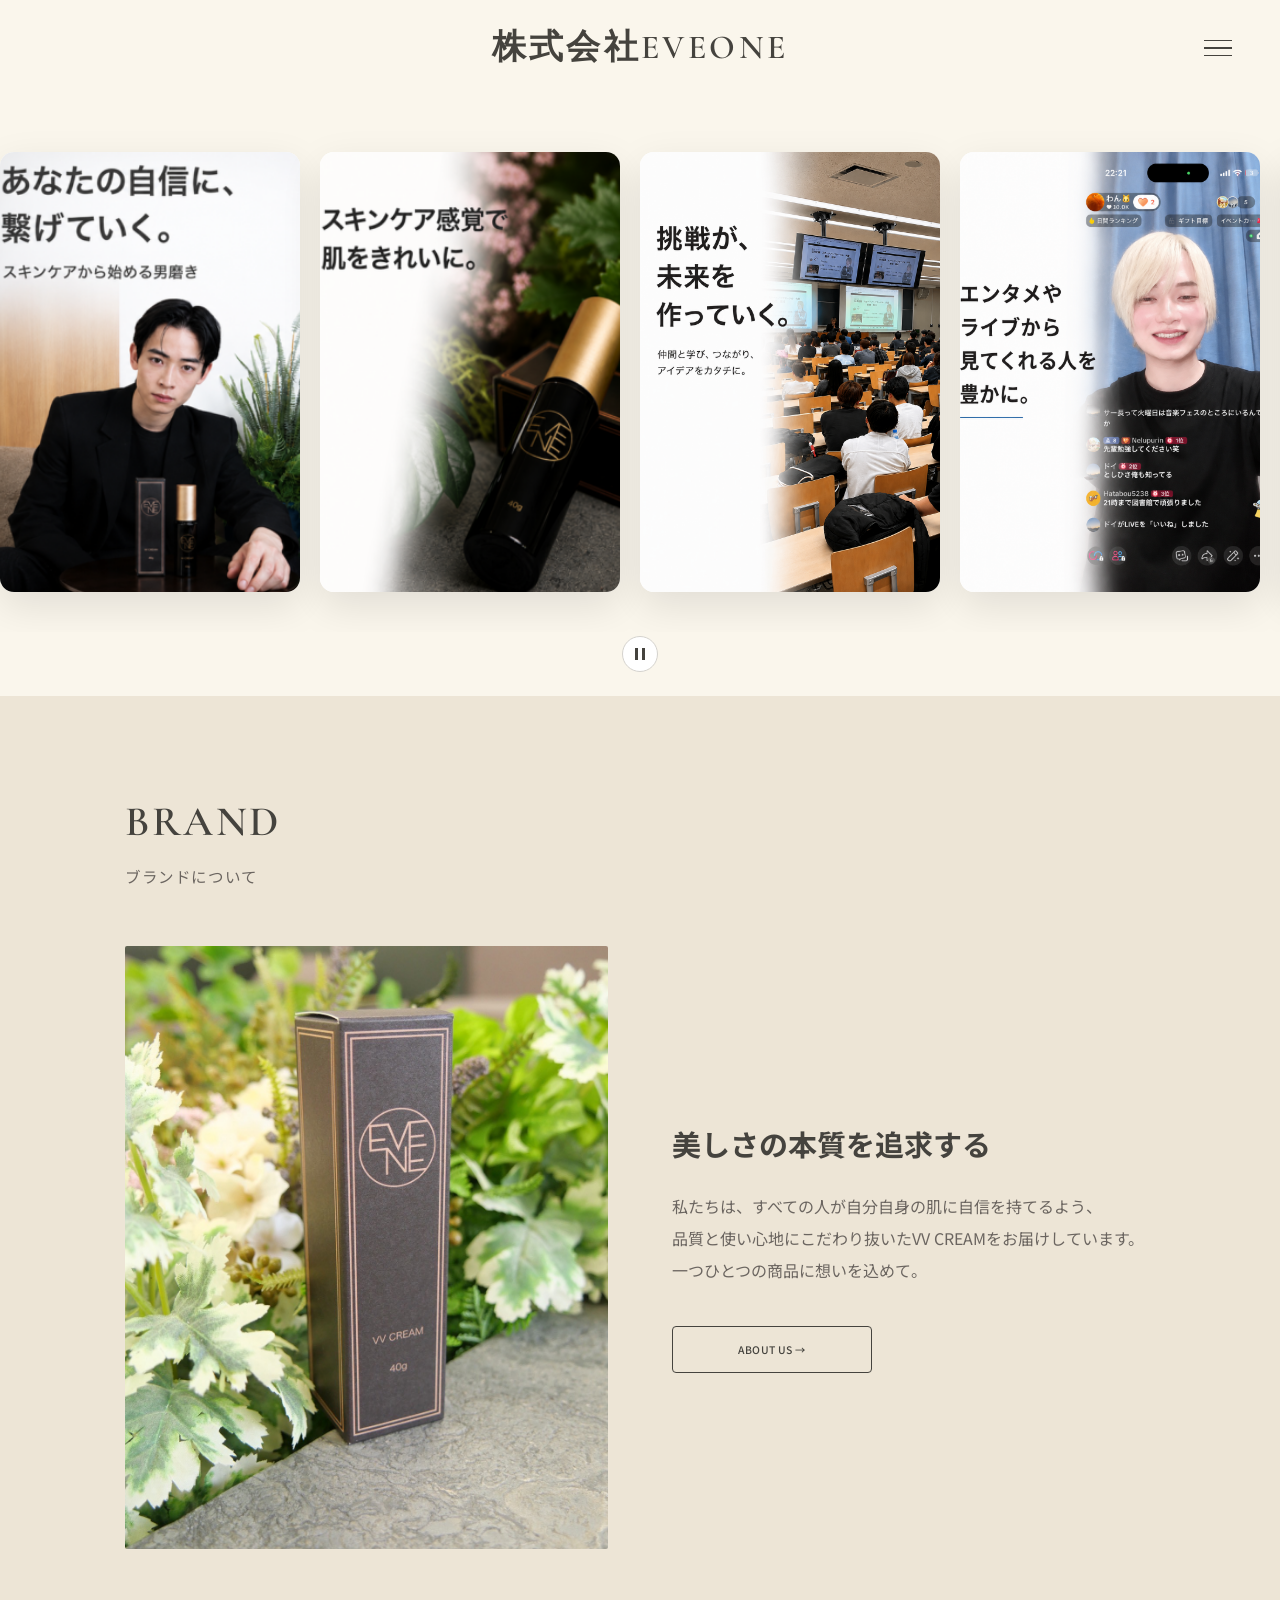
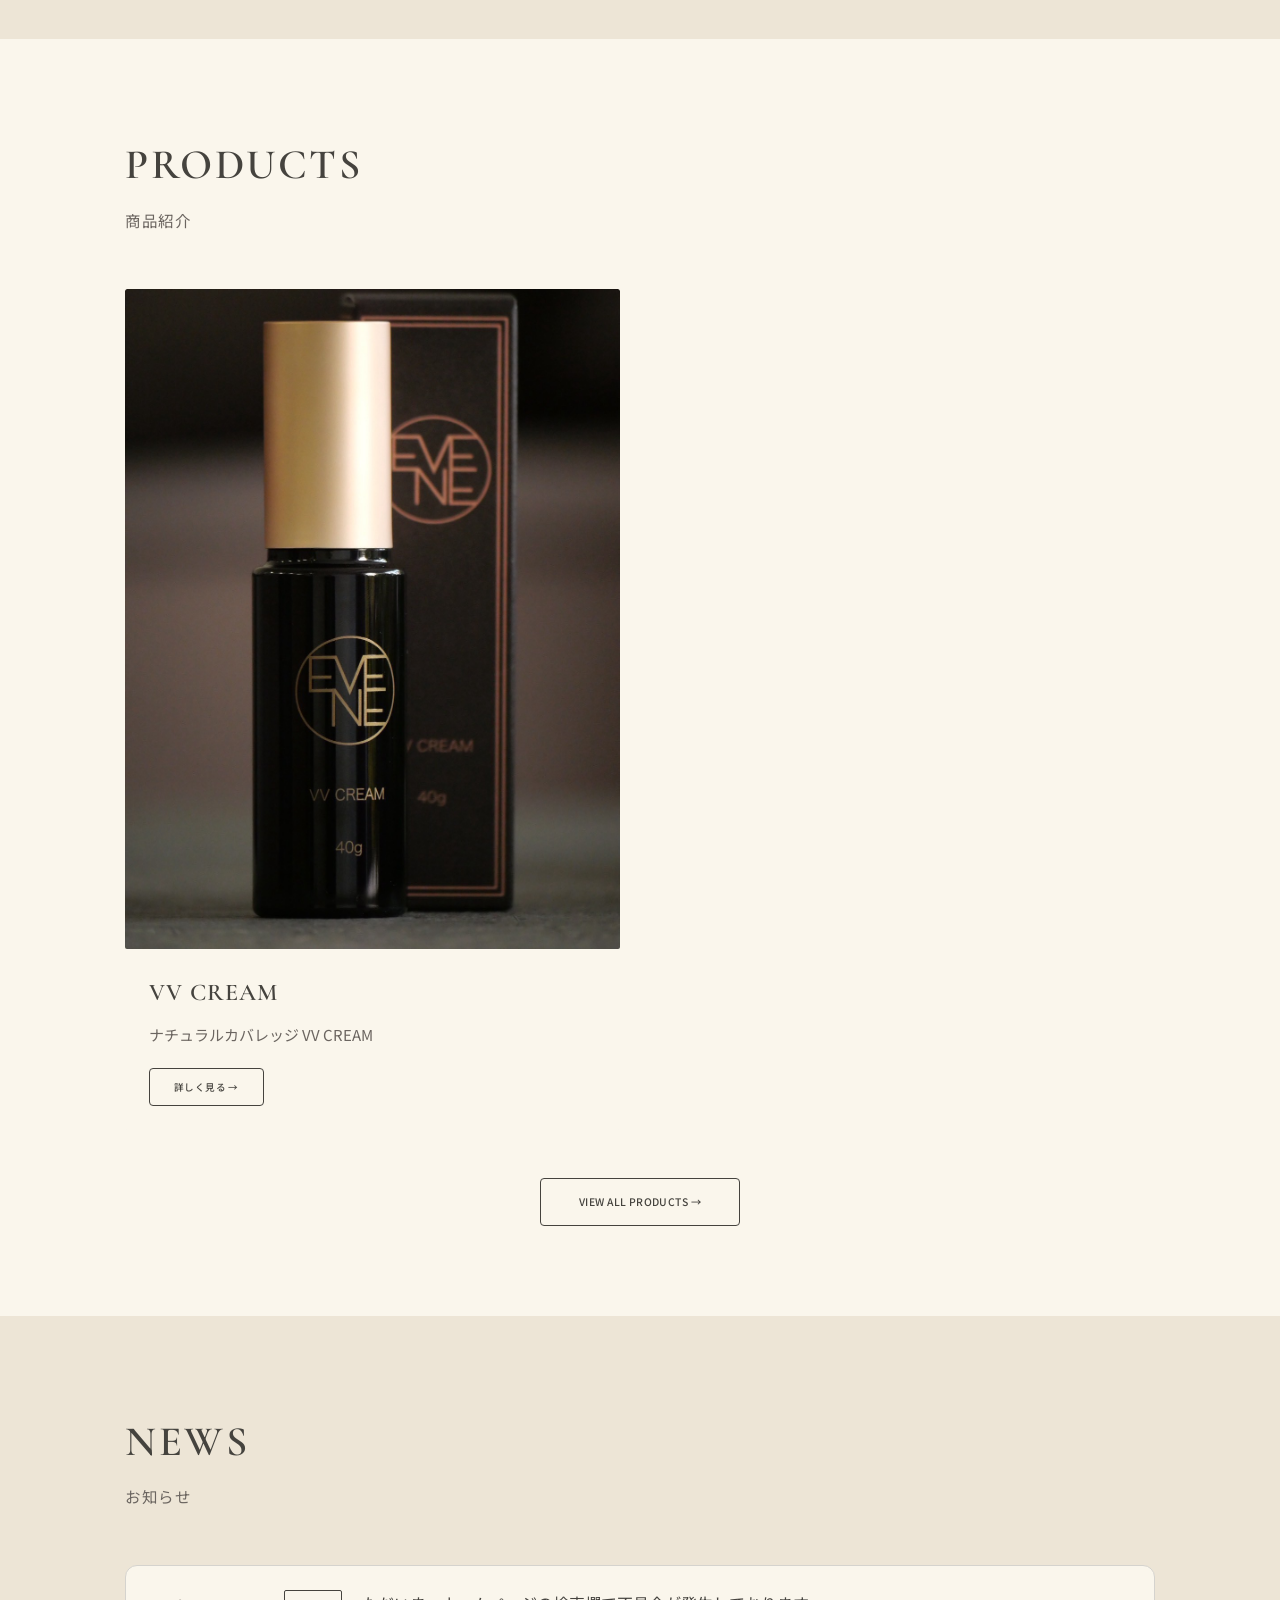
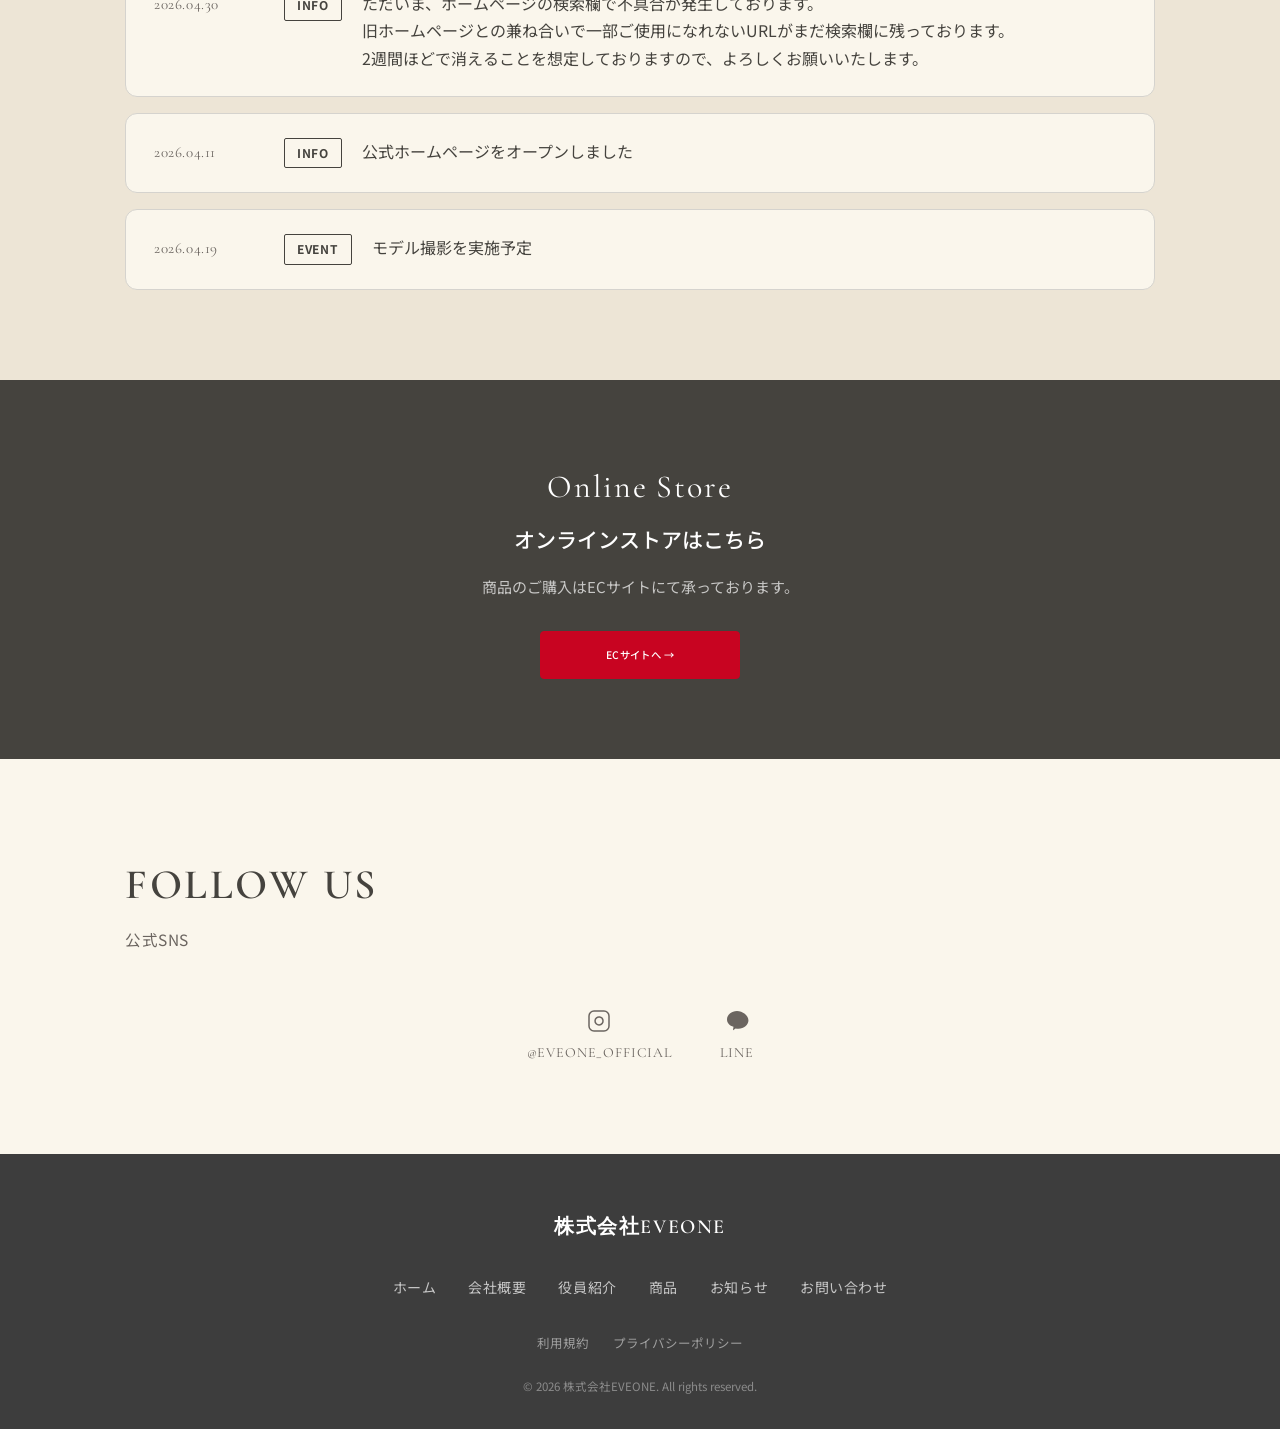
==== index.html @ 3d96a25f "ほっとした" ====
﻿<!--
  ============================================================
  株式会社EVEONE トップページ
  ============================================================
  ■ 目的：VV CREAM販売会社のコーポレートサイト トップ
  ■ 参考：資生堂ホームページ（画像多用・余白大・高級感）
  ■ 構成：トップ画像フロー → ブランド → 商品 → ニュース → CTA → SNS
  ■ 技術：HTML5 + CSS3 + Swiper.js（カルーセル）
  ■ 編集：.cursorrules に詳細な編集ガイドあり

  【編集が必要な箇所】
  - ECサイトURL：CTAセクションの href="#" を実際のURLに
  - Instagram URL：SNSセクションの href="#" を実際のURLに
  - 公式LINE URL：SNSセクションの href="#" を実際のURLに
  - 商品追加：products-grid 内に product-card を複製して追加可能
  - ニュース追加：news-list 内に news-item を追加
  ============================================================
-->
<!DOCTYPE html>
<html lang="ja" class="page-home">
<head>
  <meta charset="UTF-8" />
  <meta name="viewport" content="width=device-width, initial-scale=1.0" />
  <title>株式会社EVEONE | EVEONE VV CREAM</title>
  <meta name="description" content="こだわり抜いたVV CREAMで、あなたの美しさを引き出す。株式会社EVEONE 公式サイト。" />
  <meta property="og:site_name" content="株式会社EVEONE" />
  <meta property="og:title" content="株式会社EVEONE | EVEONE VV CREAM" />
  <meta property="og:description" content="こだわり抜いたVV CREAMで、あなたの美しさを引き出す。株式会社EVEONE 公式サイト。" />
  <meta property="og:type" content="website" />
  <meta name="twitter:card" content="summary" />
  <meta name="twitter:title" content="株式会社EVEONE | EVEONE VV CREAM" />
  <meta name="twitter:description" content="こだわり抜いたVV CREAMで、あなたの美しさを引き出す。株式会社EVEONE 公式サイト。" />
  <script type="application/ld+json">
    {
      "@context": "https://schema.org",
      "@graph": [
        {
          "@type": "Organization",
          "name": "株式会社EVEONE",
          "alternateName": "EVEONE",
          "url": "https://eveone.base.shop/",
          "sameAs": [
            "https://www.instagram.com/eveone_official/",
            "https://lin.ee/yaQwguZ"
          ],
          "description": "こだわり抜いたVV CREAMで、あなたの美しさを引き出す。株式会社EVEONE 公式サイト。"
        },
        {
          "@type": "WebSite",
          "name": "株式会社EVEONE",
          "url": "https://eveone.base.shop/"
        }
      ]
    }
  </script>
  <link rel="preconnect" href="https://fonts.googleapis.com" />
  <link rel="preconnect" href="https://fonts.gstatic.com" crossorigin />
  <link href="https://fonts.googleapis.com/css2?family=Cormorant+Garamond:wght@400;500;600;700&family=Noto+Sans+JP:wght@300;400;500;700&display=swap" rel="stylesheet" />
  <link rel="stylesheet" href="https://cdn.jsdelivr.net/npm/swiper@11/swiper-bundle.min.css" />
  <link rel="stylesheet" href="assets/css/style.css" />
</head>
<body>

  <!-- ヘッダー -->
  <header id="header">
    <div class="header-wrap">
      <a href="index.html" class="header-logo" aria-label="株式会社EVEONE トップへ">
        <span class="logo-text">株式会社EVEONE</span>
      </a>
      <button class="menu-toggle" id="menuToggle" aria-label="メニューを開く" aria-expanded="false">
        <span class="menu-bar"></span>
        <span class="menu-bar"></span>
        <span class="menu-bar"></span>
      </button>
    </div>
  </header>

  <!-- フルスクリーンナビ -->
  <nav class="fullscreen-nav" id="fullscreenNav" aria-hidden="true">
    <button class="nav-close" type="button" aria-label="メニューを閉じる">×</button>
    <ul class="nav-list">
      <li><a href="index.html" class="nav-link">ホーム</a></li>
      <li><a href="business.html" class="nav-link">会社概要</a></li>
      <li><a href="officers.html" class="nav-link">役員紹介</a></li>
      <li><a href="products.html" class="nav-link">商品</a></li>
      <li><a href="news.html" class="nav-link">お知らせ</a></li>
      <li><a href="contact.html" class="nav-link">お問い合わせ</a></li>
    </ul>
  </nav>

  <!-- トップ画像フロー（右→左・自動スクロール） -->
  <section class="top-flow" aria-label="トップ画像">
    <div class="top-flow-marquee">
      <div class="top-flow-track">
        <div class="top-flow-slide">
          <img src="assets/images/top-flow-01.png" alt="EVENE VV CREAM トップ画像1" width="640" height="960" loading="eager" />
        </div>
        <div class="top-flow-slide">
          <img src="assets/images/top-flow-02.png" alt="EVENE VV CREAM トップ画像2" width="640" height="960" loading="eager" />
        </div>
        <div class="top-flow-slide">
          <img src="assets/images/top-flow-chatgpt.png" alt="EVENE VV CREAM" width="640" height="960" loading="eager" />
        </div>
        <div class="top-flow-slide">
          <img src="assets/images/top-flow-0607.png" alt="EVENE VV CREAM プロモーション" width="640" height="960" loading="eager" />
        </div>
        <div class="top-flow-slide">
          <img src="assets/images/LINE_ALBUM_20260314_260411_111.jpg" alt="EVENE VV CREAM 商品写真" width="640" height="960" loading="lazy" />
        </div>
        <div class="top-flow-slide">
          <img src="assets/images/LINE_ALBUM_20260314_260411_14.jpg" alt="花背景×パッケージ" width="640" height="960" loading="lazy" />
        </div>
        <div class="top-flow-slide">
          <img src="assets/images/LINE_ALBUM_20260314_260411_173.jpg" alt="ゴールドロゴ クローズアップ" width="640" height="960" loading="lazy" />
        </div>
        <div class="top-flow-slide">
          <img src="assets/images/LINE_ALBUM_20260314_260411_66.jpg" alt="ナチュラル素材と商品" width="640" height="960" loading="lazy" />
        </div>
        <div class="top-flow-slide" aria-hidden="true">
          <img src="assets/images/top-flow-01.png" alt="" width="640" height="960" loading="lazy" />
        </div>
        <div class="top-flow-slide" aria-hidden="true">
          <img src="assets/images/top-flow-02.png" alt="" width="640" height="960" loading="lazy" />
        </div>
        <div class="top-flow-slide" aria-hidden="true">
          <img src="assets/images/top-flow-chatgpt.png" alt="" width="640" height="960" loading="lazy" />
        </div>
        <div class="top-flow-slide" aria-hidden="true">
          <img src="assets/images/top-flow-0607.png" alt="" width="640" height="960" loading="lazy" />
        </div>
        <div class="top-flow-slide" aria-hidden="true">
          <img src="assets/images/LINE_ALBUM_20260314_260411_111.jpg" alt="" width="640" height="960" loading="lazy" />
        </div>
        <div class="top-flow-slide" aria-hidden="true">
          <img src="assets/images/LINE_ALBUM_20260314_260411_14.jpg" alt="" width="640" height="960" loading="lazy" />
        </div>
        <div class="top-flow-slide" aria-hidden="true">
          <img src="assets/images/LINE_ALBUM_20260314_260411_173.jpg" alt="" width="640" height="960" loading="lazy" />
        </div>
        <div class="top-flow-slide" aria-hidden="true">
          <img src="assets/images/LINE_ALBUM_20260314_260411_66.jpg" alt="" width="640" height="960" loading="lazy" />
        </div>
      </div>
    </div>
    <div class="top-flow-controls">
      <button type="button" class="top-flow-pause" aria-label="自動再生の一時停止">
        <span class="top-flow-pause-icon" aria-hidden="true"></span>
      </button>
    </div>
  </section>
  <!-- ブランドメッセージ -->
  <section class="section section-brand">
    <div class="container">
      <div class="section-header">
        <h2 class="section-title-en">BRAND</h2>
        <p class="section-title-ja">ブランドについて</p>
      </div>
      <div class="brand-content reveal">
        <div class="brand-image">
          <img src="assets/images/LINE_ALBUM_20260314_260411_66.jpg" alt="ナチュラル素材と商品" loading="lazy" />
        </div>
        <div class="brand-text">
          <h3 class="brand-heading">美しさの本質を追求する</h3>
          <p class="brand-desc">
            私たちは、すべての人が自分自身の肌に自信を持てるよう、<br />
            品質と使い心地にこだわり抜いたVV CREAMをお届けしています。<br />
            一つひとつの商品に想いを込めて。
          </p>
          <a href="business.html#philosophy" class="btn btn-outline">ABOUT US →</a>
        </div>
      </div>
    </div>
  </section>

  <!-- 商品紹介 -->
  <section class="section section-products">
    <div class="container">
      <div class="section-header">
        <h2 class="section-title-en">PRODUCTS</h2>
        <p class="section-title-ja">商品紹介</p>
      </div>
      <div class="products-grid reveal">
        <div class="product-card">
          <div class="product-img-wrap">
            <img src="assets/images/LINE_ALBUM_20260314_260411_111.jpg" alt="EVENE VV CREAM 商品写真" loading="lazy" />
          </div>
          <div class="product-info">
            <h3 class="product-name">VV CREAM</h3>
            <p class="product-desc">ナチュラルカバレッジ VV CREAM</p>
            <a href="products.html" class="btn btn-outline btn-sm">詳しく見る →</a>
          </div>
        </div>
      </div>
      <div class="products-cta">
        <a href="products.html" class="btn btn-outline">VIEW ALL PRODUCTS →</a>
      </div>
    </div>
  </section>

  <!-- お知らせ -->
  <section class="section section-news section-muted">
    <div class="container">
      <div class="section-header">
        <h2 class="section-title-en">NEWS</h2>
        <p class="section-title-ja">お知らせ</p>
      </div>
      <ul class="news-list reveal">
        <li class="news-item">
          <time class="news-date" datetime="2026-04-30">2026.04.30</time>
          <span class="news-tag">INFO</span>
          <a href="news.html" class="news-title">ただいま、ホームページの検索欄で不具合が発生しております。<br>旧ホームページとの兼ね合いで一部ご使用になれないURLがまだ検索欄に残っております。<br>2週間ほどで消えることを想定しておりますので、よろしくお願いいたします。</a>
        </li>
        <li class="news-item">
          <time class="news-date" datetime="2026-04-11">2026.04.11</time>
          <span class="news-tag">INFO</span>
          <a href="news.html" class="news-title">公式ホームページをオープンしました</a>
        </li>
        <li class="news-item">
          <time class="news-date" datetime="2026-04-19">2026.04.19</time>
          <span class="news-tag">EVENT</span>
          <a href="news.html" class="news-title">モデル撮影を実施予定</a>
        </li>
      </ul>
    </div>
  </section>

  <!-- CTA -->
  <section class="section section-cta">
    <div class="container">
      <div class="cta-inner reveal">
        <p class="cta-en">Online Store</p>
        <h2 class="cta-title">オンラインストアはこちら</h2>
        <p class="cta-desc">商品のご購入はECサイトにて承っております。</p>
        <a href="https://eveone.base.shop/" class="btn btn-filled" target="_blank" rel="noopener noreferrer">ECサイトへ →</a>
      </div>
    </div>
  </section>

  <!-- SNS -->
  <section class="section section-sns">
    <div class="container">
      <div class="section-header">
        <h2 class="section-title-en">FOLLOW US</h2>
        <p class="section-title-ja">公式SNS</p>
      </div>
      <div class="sns-links reveal">
        <a href="https://www.instagram.com/eveone_official/" class="sns-link" target="_blank" rel="noopener noreferrer" aria-label="Instagram">
          <svg width="24" height="24" fill="none" stroke="currentColor" stroke-width="1.5" viewBox="0 0 24 24"><rect x="2" y="2" width="20" height="20" rx="5"/><path d="M16 11.37A4 4 0 1 1 12.63 8 4 4 0 0 1 16 11.37z"/><line x1="17.5" y1="6.5" x2="17.51" y2="6.5"/></svg>
          <span>@EVEONE_OFFICIAL</span>
        </a>
        <a href="https://lin.ee/yaQwguZ" class="sns-link" target="_blank" rel="noopener noreferrer" aria-label="LINE">
          <svg width="24" height="24" fill="currentColor" viewBox="0 0 24 24"><path d="M12 2C6.48 2 2 5.82 2 10.5c0 3.31 2.62 6.18 6.5 7.35-.09.82-.5 3.05-.53 3.23 0 0-.01.08.04.11.05.03.11.01.11.01.15-.02 1.76-1.16 2.5-1.7.89.14 1.84.21 2.83.21 5.52 0 10-3.82 10-8.5S17.52 2 12 2z"/></svg>
          <span>LINE</span>
        </a>
      </div>
    </div>
  </section>

  <!-- フッター -->
  <footer id="footer">
    <div class="footer-inner">
      <div class="footer-brand">
        <span class="footer-logo">株式会社EVEONE</span>
      </div>
      <nav class="footer-nav">
        <a href="index.html">ホーム</a>
        <a href="business.html">会社概要</a>
        <a href="officers.html">役員紹介</a>
        <a href="products.html">商品</a>
        <a href="news.html">お知らせ</a>
        <a href="contact.html">お問い合わせ</a>
      </nav>
      <div class="footer-legal">
        <a href="#">利用規約</a>
        <a href="#">プライバシーポリシー</a>
      </div>
      <p class="footer-copy">&copy; 2026 株式会社EVEONE. All rights reserved.</p>
    </div>
    <button class="page-top" id="pageTop" aria-label="ページトップへ">↑</button>
  </footer>

  <script src="https://cdn.jsdelivr.net/npm/swiper@11/swiper-bundle.min.js"></script>
  <script src="assets/js/main.js"></script>
</body>
</html>
---- assets/css/style.css ----
/* ===================================================
   MAEDA COSMETICS — 資生堂風 高級感デザイン
   =================================================== */

/* --- CSS Variables --- */
:root {
  --color-text: #45433E;
  --color-text-light: #6B6560;
  --color-bg: #FAF6EC;
  --color-bg-muted: #EDE5D6;
  --color-accent: #C80421;
  --color-accent-hover: #D0576A;
  --color-footer-bg: #3D3D3D;
  --color-footer-text: #FFFFFF;
  --color-border: #45433E;
  --color-border-light: #D5D3CE;
  --font-en: 'Cormorant Garamond', 'Times New Roman', serif;
  --font-ja: 'Noto Sans JP', 'Hiragino Kaku Gothic ProN', 'Yu Gothic', sans-serif;
  --max-width: 1110px;
  --header-height: 96px;
  --header-height-small: 64px;
  --section-padding: 90px;
  --transition-base: 0.4s cubic-bezier(0, 0, 0.25, 1);
}

/* --- Reset --- */
*, *::before, *::after {
  box-sizing: border-box;
  margin: 0;
  padding: 0;
}

html {
  font-size: 62.5%;
  scroll-behavior: smooth;
}

body {
  font-family: var(--font-ja);
  font-size: 1.6rem;
  line-height: 1.7;
  color: var(--color-text);
  background: var(--color-bg);
  -webkit-font-smoothing: antialiased;
  -moz-osx-font-smoothing: grayscale;
}

/* トップページ：本文テキストを同比率で拡大（ボタンは除外） */
html.page-home {
  --home-text-scale: 1.25;
  font-size: calc(62.5% * var(--home-text-scale));
}

html.page-home .btn {
  font-size: calc(1.3rem / var(--home-text-scale));
}

html.page-home .btn.btn-sm {
  font-size: calc(1.2rem / var(--home-text-scale));
}

img {
  max-width: 100%;
  height: auto;
  display: block;
}

a {
  color: inherit;
  text-decoration: none;
  transition: color var(--transition-base), opacity var(--transition-base);
}

ul { list-style: none; }

/* --- Container --- */
.container {
  max-width: var(--max-width);
  margin: 0 auto;
  padding: 0 40px;
}

/* --- Section --- */
.section {
  padding: var(--section-padding) 0;
}

.section-muted {
  background: var(--color-bg-muted);
}

/* --- Section Header (英語大 + 日本語小) --- */
.section-header {
  margin-bottom: 56px;
}

.section-title-en {
  font-family: var(--font-en);
  font-size: 4.2rem;
  font-weight: 600;
  letter-spacing: 0.06em;
  color: var(--color-text);
  margin-bottom: 6px;
}

.section-title-ja {
  font-size: 1.55rem;
  font-weight: 400;
  color: var(--color-text-light);
  letter-spacing: 0.04em;
}

/* --- Buttons --- */
.btn {
  display: inline-flex;
  align-items: center;
  gap: 8px;
  font-family: var(--font-ja);
  font-size: 1.3rem;
  font-weight: 500;
  letter-spacing: 0.04em;
  padding: 14px 32px;
  border-radius: 4px;
  border: 1px solid var(--color-border);
  background: transparent;
  color: var(--color-text);
  cursor: pointer;
  transition: all var(--transition-base);
  text-decoration: none;
  min-width: 200px;
  justify-content: center;
}

.btn-outline:hover {
  background: var(--color-text);
  color: var(--color-bg);
}

.btn-outline-white {
  border-color: rgba(255,255,255,0.8);
  color: #fff;
  background: transparent;
}

.btn-outline-white:hover {
  background: #fff;
  color: var(--color-text);
}

.btn-filled {
  background: var(--color-accent);
  border-color: var(--color-accent);
  color: #fff;
}

.btn-filled:hover {
  opacity: 0.85;
}

.btn-sm {
  padding: 10px 24px;
  font-size: 1.2rem;
  min-width: auto;
}

/* ===== HEADER ===== */
#header {
  position: fixed;
  top: 0;
  left: 0;
  right: 0;
  z-index: 9999;
  background: color-mix(in srgb, var(--color-bg) 97%, transparent);
  backdrop-filter: blur(8px);
  transition: padding var(--transition-base), background var(--transition-base);
}

#header.scrolled {
  box-shadow: 0 1px 0 rgba(69, 67, 62, 0.08);
}

.header-wrap {
  position: relative;
  max-width: 1440px;
  margin: 0 auto;
  display: flex;
  align-items: center;
  justify-content: flex-end;
  padding: 0 40px;
  height: var(--header-height);
  transition: height var(--transition-base);
}

#header.scrolled .header-wrap {
  height: var(--header-height-small);
}

.header-logo {
  position: absolute;
  left: 50%;
  transform: translateX(-50%);
  display: flex;
  align-items: center;
  gap: 16px;
  text-decoration: none;
}

.logo-text {
  font-family: var(--font-en);
  font-size: 3.36rem;
  font-weight: 600;
  letter-spacing: 0.1em;
  color: var(--color-text);
  transition: font-size var(--transition-base);
  line-height: 1.2;
}

#header.scrolled .logo-text {
  font-size: 2.64rem;
}

/* Hamburger */
.menu-toggle {
  display: flex;
  flex-direction: column;
  gap: 6px;
  background: none;
  border: none;
  cursor: pointer;
  padding: 8px;
  z-index: 10001;
}

.menu-bar {
  display: block;
  width: 28px;
  height: 1.5px;
  background: var(--color-text);
  transition: all 0.3s ease;
}

.menu-toggle.active .menu-bar:nth-child(1) {
  transform: rotate(45deg) translate(5px, 5px);
}

.menu-toggle.active .menu-bar:nth-child(2) {
  opacity: 0;
}

.menu-toggle.active .menu-bar:nth-child(3) {
  transform: rotate(-45deg) translate(5px, -5px);
}

.menu-toggle.active .menu-bar {
  background: #fff;
}

/* Fullscreen Nav */
.fullscreen-nav {
  position: fixed;
  inset: 0;
  z-index: 10000;
  background: rgba(0,0,0,0.92);
  display: flex;
  align-items: center;
  justify-content: center;
  opacity: 0;
  visibility: hidden;
  transition: opacity 0.4s ease, visibility 0.4s ease;
}

.fullscreen-nav.open {
  opacity: 1;
  visibility: visible;
}

.nav-close {
  position: fixed;
  top: 24px;
  right: 24px;
  z-index: 10002;
  display: inline-flex;
  align-items: center;
  justify-content: center;
  width: 48px;
  height: 48px;
  padding: 0;
  border: 1px solid rgba(255,255,255,0.35);
  border-radius: 999px;
  background: transparent;
  color: #fff;
  font-size: 2.8rem;
  line-height: 1;
  cursor: pointer;
  opacity: 0.9;
  transition: opacity 0.25s ease, background 0.25s ease, border-color 0.25s ease;
}

.nav-close:hover {
  opacity: 1;
  background: rgba(255,255,255,0.12);
  border-color: rgba(255,255,255,0.6);
}

.nav-close:focus-visible {
  outline: 2px solid rgba(255,255,255,0.85);
  outline-offset: 3px;
}

.nav-list {
  text-align: center;
}

.nav-list li {
  margin-bottom: 32px;
}

.nav-link {
  font-family: var(--font-en);
  font-size: 3.2rem;
  font-weight: 400;
  letter-spacing: 0.1em;
  color: #fff;
  opacity: 0.85;
  transition: opacity 0.3s;
}

.nav-link:hover {
  opacity: 1;
}

/* ===== TOP FLOW (SoftBank-style) ===== */
.top-flow {
  padding-top: calc(var(--header-height) + 24px);
  padding-bottom: 24px;
  background: var(--color-bg);
  overflow: hidden;
}

.top-flow-marquee {
  width: 100%;
  overflow: hidden;
  padding: 32px 0 40px;
}

.top-flow-track {
  display: flex;
  align-items: center;
  gap: 20px;
  width: max-content;
  animation: top-flow-scroll 20s linear infinite;
  will-change: transform;
}

.top-flow-marquee.is-paused .top-flow-track {
  animation-play-state: paused;
}

@keyframes top-flow-scroll {
  from {
    transform: translateX(0);
  }
  to {
    transform: translateX(-50%);
  }
}

.top-flow-slide {
  flex: 0 0 auto;
  width: min(300px, 72vw);
  height: min(440px, 58vh);
  border-radius: 14px;
  overflow: hidden;
  box-shadow: 0 14px 40px rgba(0, 0, 0, 0.1);
  background: #fff;
}

.top-flow-slide img {
  display: block;
  width: 100%;
  height: 100%;
  object-fit: cover;
}

.top-flow-controls {
  display: flex;
  align-items: center;
  justify-content: center;
  margin-top: 4px;
}

@media (prefers-reduced-motion: reduce) {
  .top-flow-track {
    animation: none;
  }
}

.top-flow-pause {
  width: 36px;
  height: 36px;
  border-radius: 50%;
  border: 1px solid var(--color-border-light);
  background: #fff;
  cursor: pointer;
  display: flex;
  align-items: center;
  justify-content: center;
  padding: 0;
  flex-shrink: 0;
  transition: border-color 0.3s ease, box-shadow 0.3s ease;
}

.top-flow-pause:hover {
  border-color: var(--color-text);
  box-shadow: 0 2px 8px rgba(0, 0, 0, 0.06);
}

.top-flow-pause-icon {
  display: block;
  width: 10px;
  height: 12px;
  border-left: 3px solid var(--color-text);
  border-right: 3px solid var(--color-text);
}

.top-flow-pause.is-paused .top-flow-pause-icon {
  width: 0;
  height: 0;
  border: none;
  border-left: 10px solid var(--color-text);
  border-top: 6px solid transparent;
  border-bottom: 6px solid transparent;
  margin-left: 3px;
}

/* ===== HERO (legacy) ===== */
.hero {
  width: 100%;
  height: 100vh;
  min-height: 600px;
  position: relative;
  margin-top: 0;
}

.hero-swiper {
  width: 100%;
  height: 100%;
}

.hero-slide {
  position: relative;
  width: 100%;
  height: 100vh;
  min-height: 600px;
  overflow: hidden;
}

.hero-img {
  width: 100%;
  height: 100%;
  object-fit: cover;
}

.hero-overlay {
  position: absolute;
  inset: 0;
  background: linear-gradient(
    to bottom,
    rgba(0,0,0,0.15) 0%,
    rgba(0,0,0,0.45) 100%
  );
}

.hero-content {
  position: absolute;
  bottom: 120px;
  left: 80px;
  z-index: 10;
  color: #fff;
}

.hero-sub-en {
  font-family: var(--font-en);
  font-size: 1.6rem;
  letter-spacing: 0.12em;
  margin-bottom: 12px;
  opacity: 0.9;
}

.hero-title {
  font-family: var(--font-ja);
  font-size: 4.0rem;
  font-weight: 700;
  line-height: 1.4;
  margin-bottom: 32px;
  text-shadow: 0 2px 12px rgba(0,0,0,0.3);
}

/* Hero Pagination */
.hero-pagination {
  position: absolute;
  bottom: 40px;
  right: 80px;
  z-index: 20;
  font-family: var(--font-en);
  font-size: 1.4rem;
  color: #fff;
  letter-spacing: 0.1em;
}

.hero-sep { margin: 0 4px; }

/* Hero Progress Bar */
.hero-progress {
  position: absolute;
  bottom: 0;
  left: 0;
  width: 100%;
  height: 3px;
  background: rgba(255,255,255,0.2);
  z-index: 20;
}

.hero-progress-bar {
  height: 100%;
  background: var(--color-accent);
  width: 0%;
  transition: width 0.1s linear;
}

/* Hero Nav Arrows */
.hero-prev, .hero-next {
  color: #fff !important;
  opacity: 0.7;
  transition: opacity 0.3s;
}

.hero-prev:hover, .hero-next:hover { opacity: 1; }

.hero-prev::after, .hero-next::after {
  font-size: 2.0rem !important;
}

/* ===== BRAND ===== */
.section-brand {
  background: var(--color-bg-muted);
}

.brand-content {
  display: grid;
  grid-template-columns: 1fr 1fr;
  gap: 64px;
  align-items: center;
}

.brand-image {
  overflow: hidden;
  border-radius: 2px;
}

.brand-image img {
  width: 100%;
  height: 100%;
  object-fit: cover;
  aspect-ratio: 4/5;
  transition: transform 0.6s ease;
}

.brand-image:hover img {
  transform: scale(1.03);
}

.brand-heading {
  font-size: 2.9rem;
  font-weight: 700;
  margin-bottom: 24px;
  line-height: 1.5;
}

.brand-desc {
  font-size: 1.6rem;
  line-height: 2.0;
  color: var(--color-text-light);
  margin-bottom: 40px;
}

/* ===== PRODUCTS ===== */
.products-grid {
  display: grid;
  grid-template-columns: repeat(auto-fill, minmax(320px, 1fr));
  gap: 40px;
  margin-bottom: 48px;
}

.product-card {
  background: var(--color-bg);
  border-radius: 2px;
  overflow: hidden;
  transition: box-shadow 0.4s ease;
}

.product-card:hover {
  box-shadow: 0 8px 32px rgba(0,0,0,0.08);
}

.product-img-wrap {
  position: relative;
  aspect-ratio: 3 / 4;
  overflow: hidden;
  border-radius: 2px;
}

.product-img-wrap img {
  display: block;
  width: 100%;
  height: 100%;
  object-fit: cover;
  object-position: center;
  transition: opacity 0.4s ease;
}

@media (hover: hover) {
  .product-card:hover .product-img-wrap img {
    opacity: 0.85;
  }
}

.product-info {
  padding: 24px;
}

.product-name {
  font-family: var(--font-en);
  font-size: 2.4rem;
  font-weight: 600;
  letter-spacing: 0.04em;
  margin-bottom: 8px;
}

.product-desc {
  font-size: 1.5rem;
  color: var(--color-text-light);
  margin-bottom: 20px;
}

.products-cta {
  text-align: center;
}

/* ===== GALLERY ===== */
.section-gallery {
  overflow: hidden;
}

.gallery-swiper {
  padding-left: 40px;
}

.gallery-slide {
  width: 360px;
  height: 360px;
  overflow: hidden;
  border-radius: 2px;
}

.gallery-slide img {
  width: 100%;
  height: 100%;
  object-fit: cover;
  transition: opacity 0.4s ease, transform 0.6s ease;
}

@media (hover: hover) {
  .gallery-slide:hover img {
    opacity: 0.85;
    transform: scale(1.03);
  }
}

/* ===== NEWS ===== */
.news-list {
  display: flex;
  flex-direction: column;
  gap: 16px;
}

.news-item {
  display: flex;
  align-items: flex-start;
  gap: 20px;
  padding: 24px 28px;
  background: var(--color-bg);
  border: 1px solid var(--color-border-light);
  border-radius: 12px;
  transition: box-shadow 0.3s;
}

.news-item:hover {
  box-shadow: 0 4px 20px rgba(0, 0, 0, 0.06);
}

.news-date {
  font-family: var(--font-en);
  font-size: 1.5rem;
  letter-spacing: 0.04em;
  color: var(--color-text-light);
  flex-shrink: 0;
  width: 110px;
  padding-top: 2px;
}

.news-tag {
  font-size: 1.2rem;
  font-weight: 700;
  letter-spacing: 0.06em;
  padding: 4px 12px;
  border: 1px solid var(--color-border);
  border-radius: 2px;
  flex-shrink: 0;
}

.news-title {
  font-size: 1.6rem;
  transition: color 0.3s;
}

@media (hover: hover) {
  .news-title:hover {
    color: var(--color-accent-hover);
    text-decoration: underline;
  }
}

/* ===== CTA ===== */
.section-cta {
  background: var(--color-text);
  color: #fff;
  padding: 80px 0;
}

.cta-inner {
  text-align: center;
}

.cta-en {
  font-family: var(--font-en);
  font-size: 3.2rem;
  font-weight: 400;
  letter-spacing: 0.06em;
  margin-bottom: 8px;
}

.cta-title {
  font-size: 2.1rem;
  font-weight: 500;
  margin-bottom: 16px;
}

.cta-desc {
  font-size: 1.5rem;
  opacity: 0.7;
  margin-bottom: 32px;
}

/* ===== SNS ===== */
.sns-links {
  display: flex;
  justify-content: center;
  gap: 48px;
}

.sns-link {
  display: flex;
  flex-direction: column;
  align-items: center;
  gap: 8px;
  color: var(--color-text-light);
  transition: color 0.3s;
}

.sns-link span {
  font-family: var(--font-en);
  font-size: 1.4rem;
  letter-spacing: 0.06em;
}

.sns-link:hover {
  color: var(--color-accent);
}

/* ===== FOOTER ===== */
#footer {
  background: var(--color-footer-bg);
  color: var(--color-footer-text);
  padding: 56px 0 32px;
  position: relative;
}

.footer-inner {
  max-width: var(--max-width);
  margin: 0 auto;
  padding: 0 40px;
  text-align: center;
}

.footer-logo {
  font-family: var(--font-en);
  font-size: 2.0rem;
  font-weight: 600;
  letter-spacing: 0.08em;
}

.footer-nav {
  display: flex;
  justify-content: center;
  gap: 32px;
  margin: 32px 0;
}

.footer-nav a {
  font-size: 1.4rem;
  letter-spacing: 0.04em;
  opacity: 0.7;
  transition: opacity 0.3s;
}

.footer-nav a:hover { opacity: 1; }

.footer-legal {
  display: flex;
  justify-content: center;
  gap: 24px;
  margin-bottom: 24px;
}

.footer-legal a {
  font-size: 1.25rem;
  opacity: 0.5;
  transition: opacity 0.3s;
}

.footer-legal a:hover { opacity: 0.8; }

.footer-copy {
  font-size: 1.15rem;
  opacity: 0.4;
}

/* Page Top Button */
.page-top {
  position: fixed;
  bottom: 32px;
  right: 32px;
  width: 48px;
  height: 48px;
  background: var(--color-text);
  color: #fff;
  border: none;
  border-radius: 50%;
  font-size: 1.6rem;
  cursor: pointer;
  opacity: 0;
  visibility: hidden;
  transition: opacity 0.3s, visibility 0.3s;
  z-index: 100;
}

.page-top.visible {
  opacity: 0.6;
  visibility: visible;
}

@media (hover: hover) {
  .page-top:hover { opacity: 1; }
}

/* ===== REVEAL ANIMATION ===== */
.reveal {
  opacity: 0;
  transform: translateY(24px);
  transition: opacity 0.7s ease, transform 0.7s ease;
}

.reveal.visible {
  opacity: 1;
  transform: translateY(0);
}

/* ===== RESPONSIVE ===== */

/* --- Tablet (601px〜1024px) --- */
@media (max-width: 1024px) {
  .container { padding: 0 32px; }
  .header-wrap { padding: 0 32px; }

  .section-title-en { font-size: 3.6rem; }

  .top-flow-slide {
    width: min(280px, 78vw);
    height: min(400px, 52vh);
  }

  .hero-content {
    bottom: 100px;
    left: 48px;
    right: 48px;
  }

  .hero-title { font-size: 3.4rem; }
  .hero-pagination { right: 48px; }

  .brand-content {
    gap: 48px;
  }

  .brand-heading { font-size: 2.6rem; }

  .products-grid {
    grid-template-columns: repeat(auto-fill, minmax(280px, 1fr));
    gap: 32px;
  }

  .gallery-slide {
    width: 320px;
    height: 320px;
  }

  .gallery-swiper { padding-left: 32px; }

  .sns-links { gap: 40px; }

  .footer-inner { padding: 0 32px; }
}

/* --- Mobile (600px以下) --- */
@media (max-width: 600px) {
  .container { padding: 0 20px; }
  .header-wrap { padding: 0 20px; }

  .section-title-en { font-size: 3.0rem; }
  .section-title-ja { font-size: 1.35rem; }
  .section-header { margin-bottom: 40px; }

  .top-flow {
    padding-top: calc(var(--header-height) + 16px);
  }

  .top-flow-slide {
    width: min(260px, 82vw);
    height: min(360px, 48vh);
    border-radius: 12px;
  }

  .top-flow-marquee {
    padding: 24px 0 32px;
  }

  .hero-content {
    bottom: 100px;
    left: 20px;
    right: 20px;
  }

  .hero-title { font-size: 2.6rem; }
  .hero-sub-en { font-size: 1.3rem; }
  .hero-pagination { right: 20px; bottom: 20px; }

  .brand-content {
    grid-template-columns: 1fr;
    gap: 32px;
  }

  .brand-heading { font-size: 2.2rem; }
  .brand-desc { margin-bottom: 28px; }

  .products-grid {
    grid-template-columns: 1fr;
    gap: 24px;
  }

  .product-info { padding: 20px; }

  .gallery-slide {
    width: 260px;
    height: 260px;
  }

  .gallery-swiper { padding-left: 20px; }

  .news-item {
    flex-wrap: wrap;
    gap: 10px 12px;
    padding: 20px;
    border-radius: 10px;
  }

  .news-date { width: auto; }

  .cta-en { font-size: 2.4rem; }
  .cta-title { font-size: 1.9rem; }
  .section-cta { padding: 60px 0; }

  .sns-links { gap: 28px; }

  .footer-nav {
    flex-direction: column;
    gap: 16px;
  }

  .footer-legal {
    flex-direction: column;
    gap: 8px;
  }

  .footer-inner { padding: 0 20px; }

  .nav-link { font-size: 2.4rem; }

  .logo-text { font-size: 2.64rem; }
  #header.scrolled .logo-text { font-size: 2.16rem; }
}

/* --- Small Mobile (400px以下) --- */
@media (max-width: 400px) {
  .hero-title { font-size: 2.2rem; }
  .hero-content { bottom: 80px; }
  .btn { min-width: auto; width: 100%; }
  .section-title-en { font-size: 2.6rem; }
  .cta-en { font-size: 2.1rem; }
}

/* ===== Reduced Motion ===== */
@media (prefers-reduced-motion: reduce) {
  *, *::before, *::after {
    animation-duration: 0.01ms !important;
    animation-iteration-count: 1 !important;
    transition-duration: 0.01ms !important;
  }
  html { scroll-behavior: auto; }
  .reveal { opacity: 1; transform: none; }
}
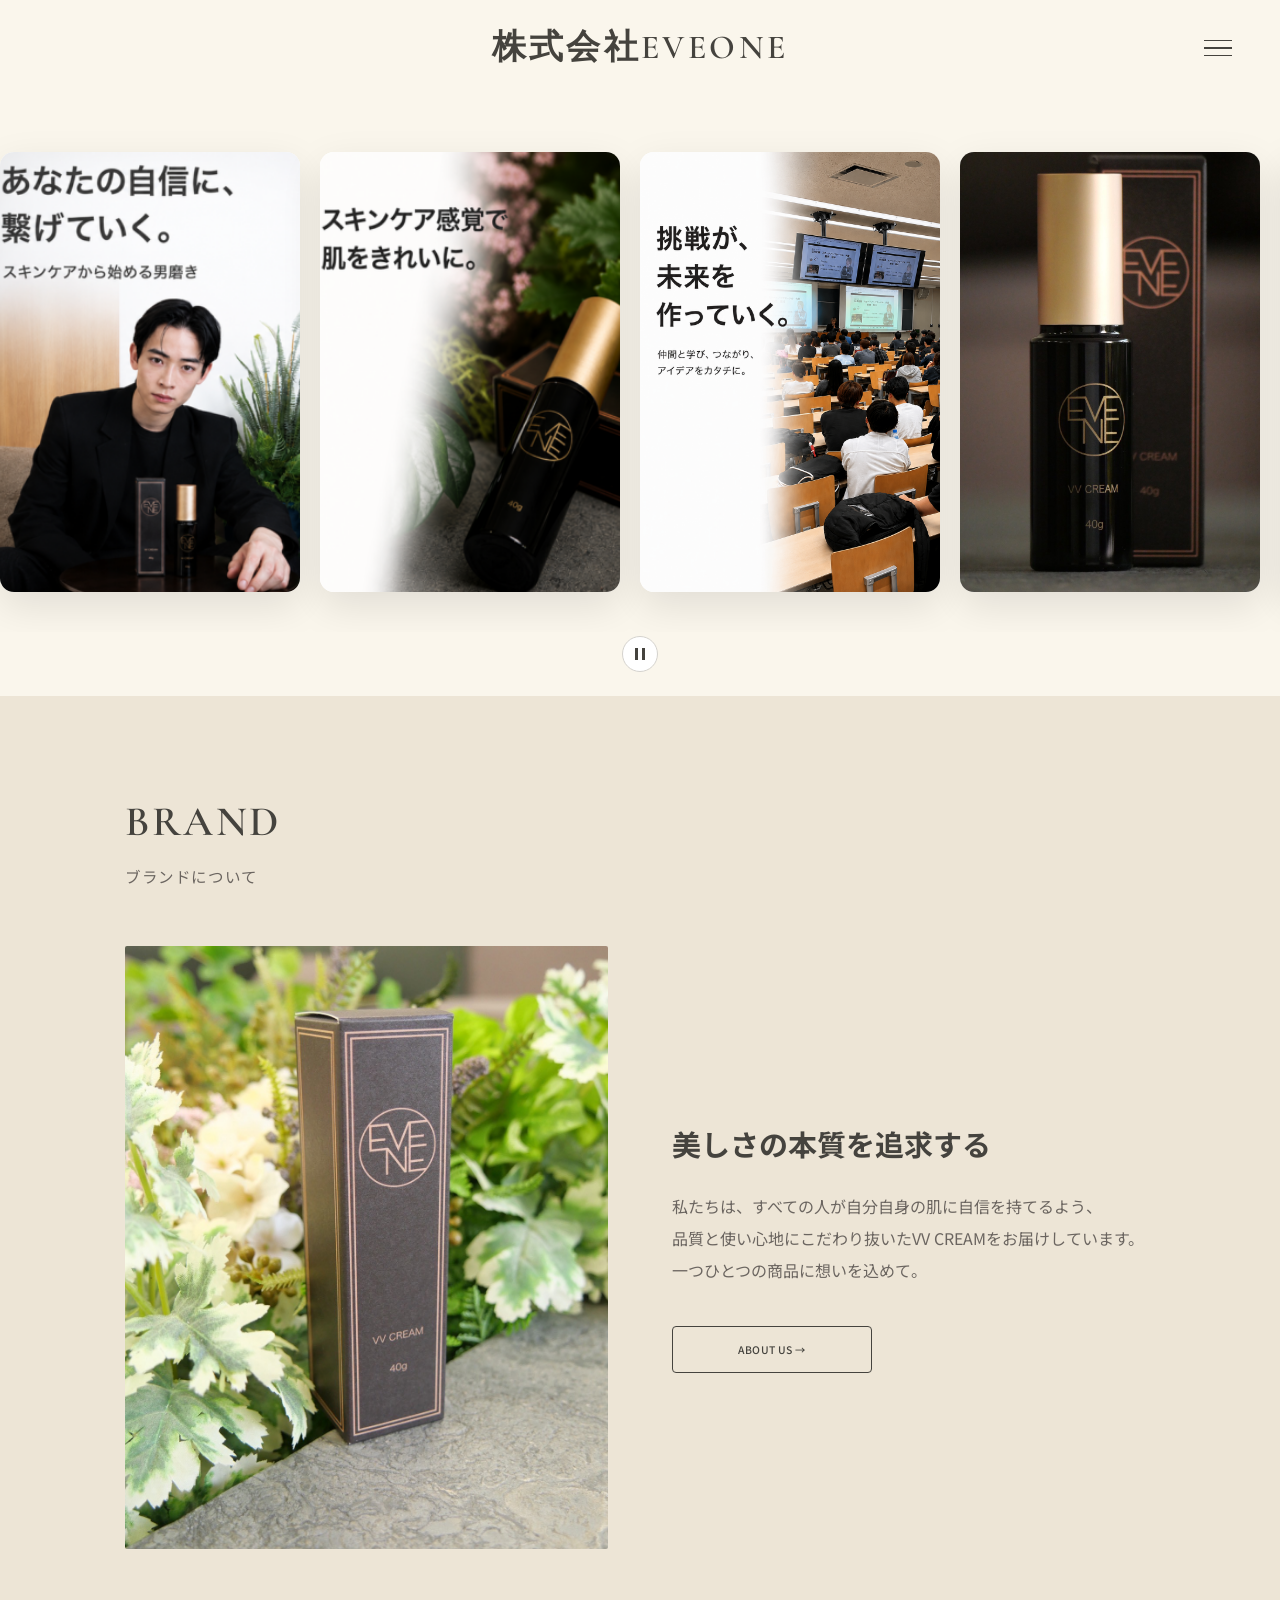
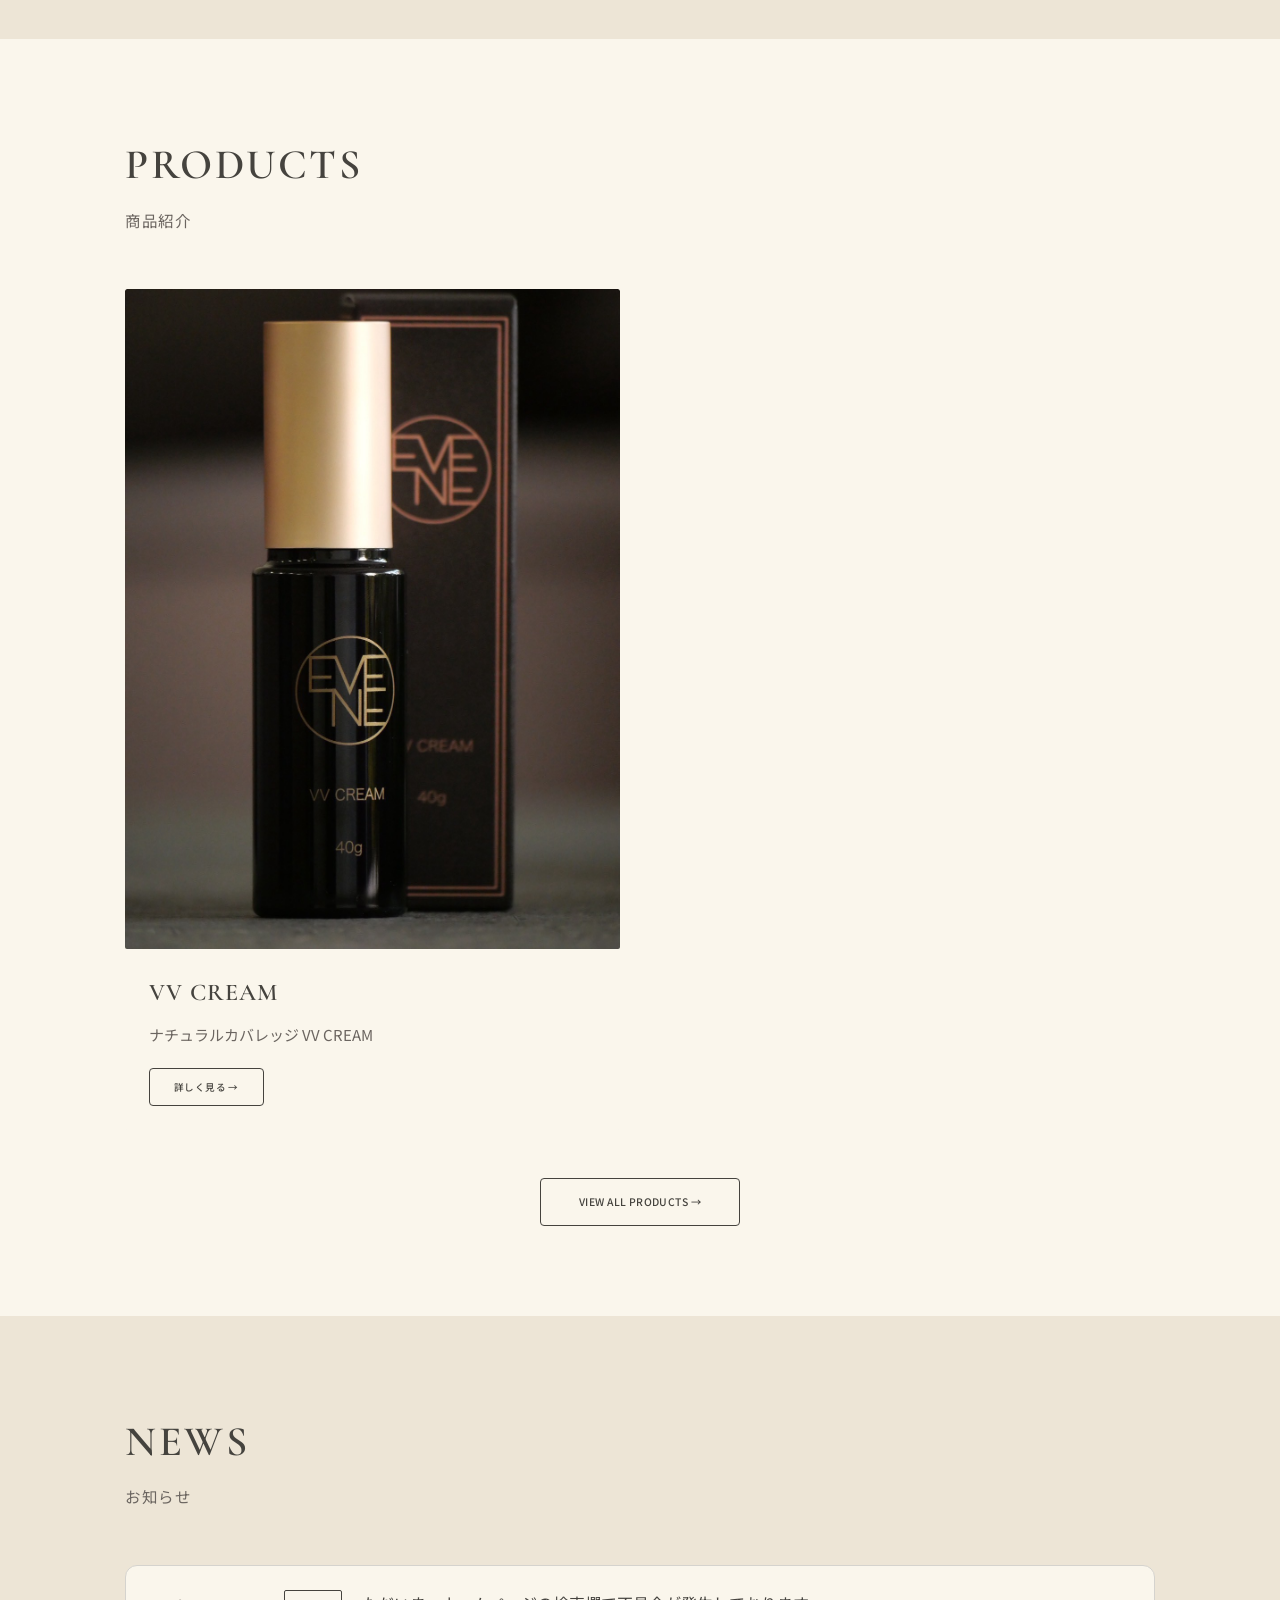
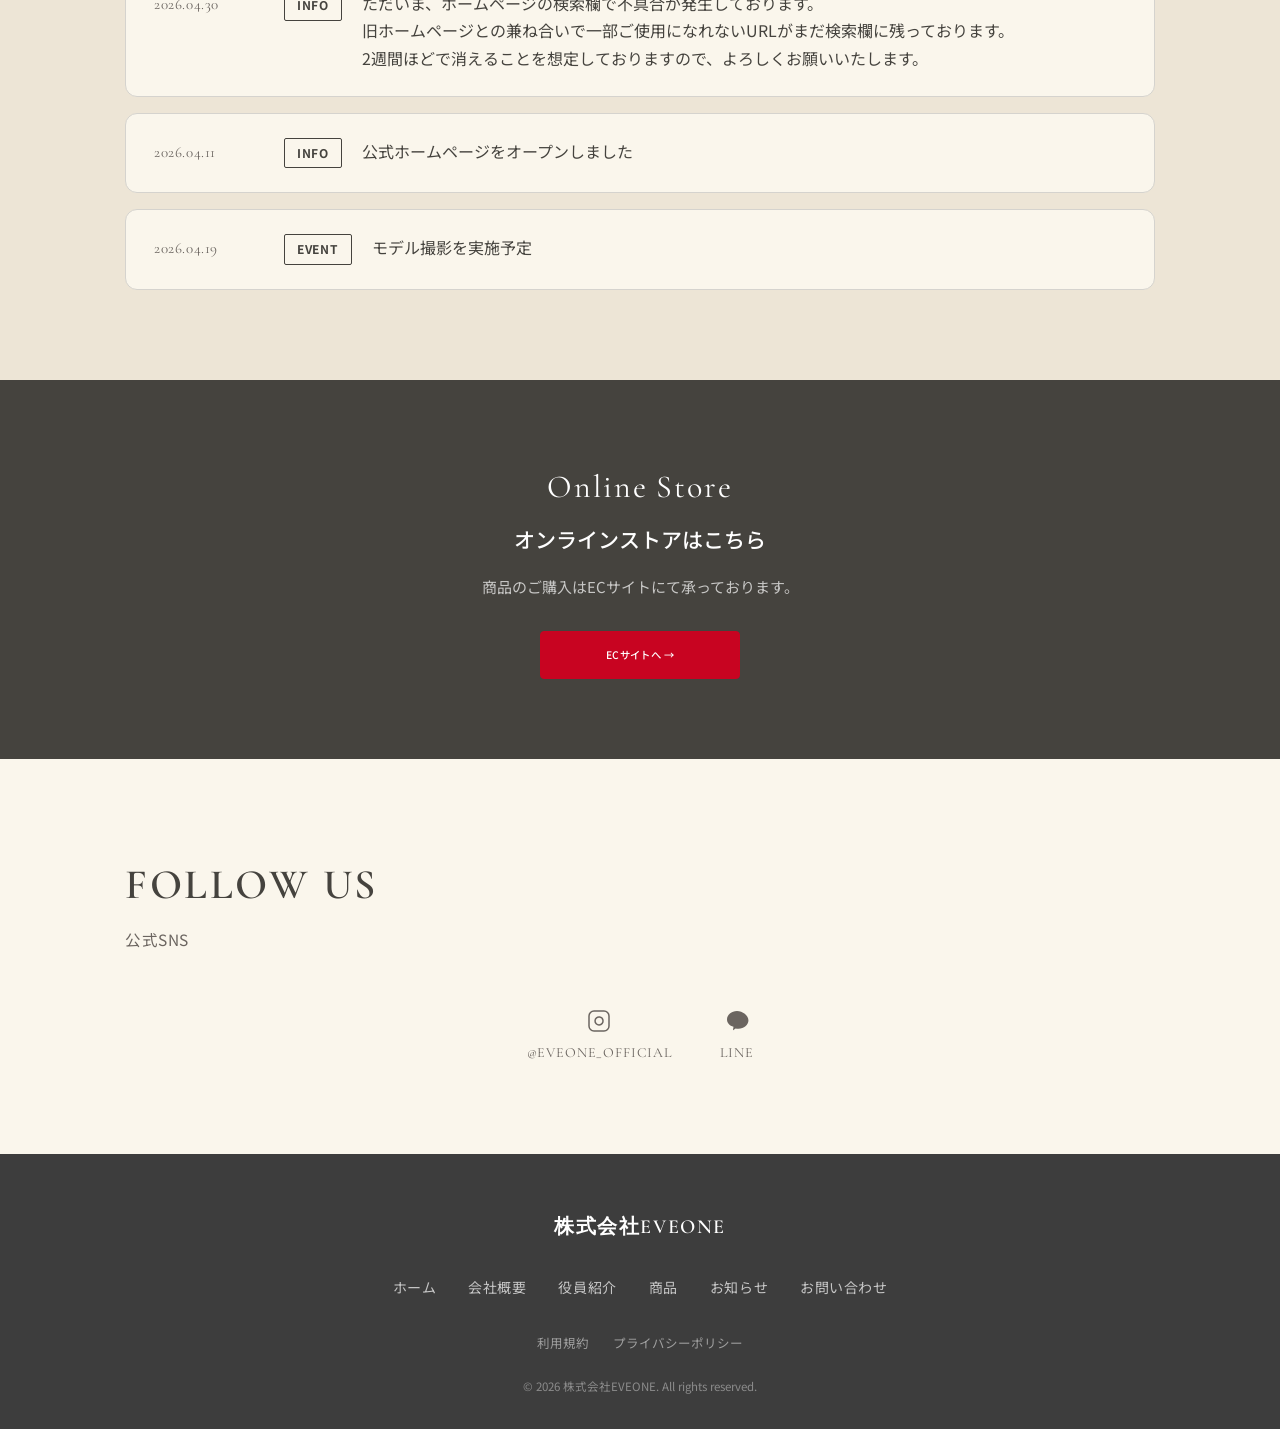
==== commit 6f41fa1e: "商品ページのBefore/After追加や役員・トップ画像などを更新 Co-authored-by: Cursor <cursoragent@cursor.com>" ====
--- a/index.html
+++ b/index.html
@@ -102,9 +102,6 @@
           <img src="assets/images/top-flow-chatgpt.png" alt="EVENE VV CREAM" width="640" height="960" loading="eager" />
         </div>
         <div class="top-flow-slide">
-          <img src="assets/images/top-flow-0607.png" alt="EVENE VV CREAM プロモーション" width="640" height="960" loading="eager" />
-        </div>
-        <div class="top-flow-slide">
           <img src="assets/images/LINE_ALBUM_20260314_260411_111.jpg" alt="EVENE VV CREAM 商品写真" width="640" height="960" loading="lazy" />
         </div>
         <div class="top-flow-slide">
@@ -124,9 +121,6 @@
         </div>
         <div class="top-flow-slide" aria-hidden="true">
           <img src="assets/images/top-flow-chatgpt.png" alt="" width="640" height="960" loading="lazy" />
-        </div>
-        <div class="top-flow-slide" aria-hidden="true">
-          <img src="assets/images/top-flow-0607.png" alt="" width="640" height="960" loading="lazy" />
         </div>
         <div class="top-flow-slide" aria-hidden="true">
           <img src="assets/images/LINE_ALBUM_20260314_260411_111.jpg" alt="" width="640" height="960" loading="lazy" />
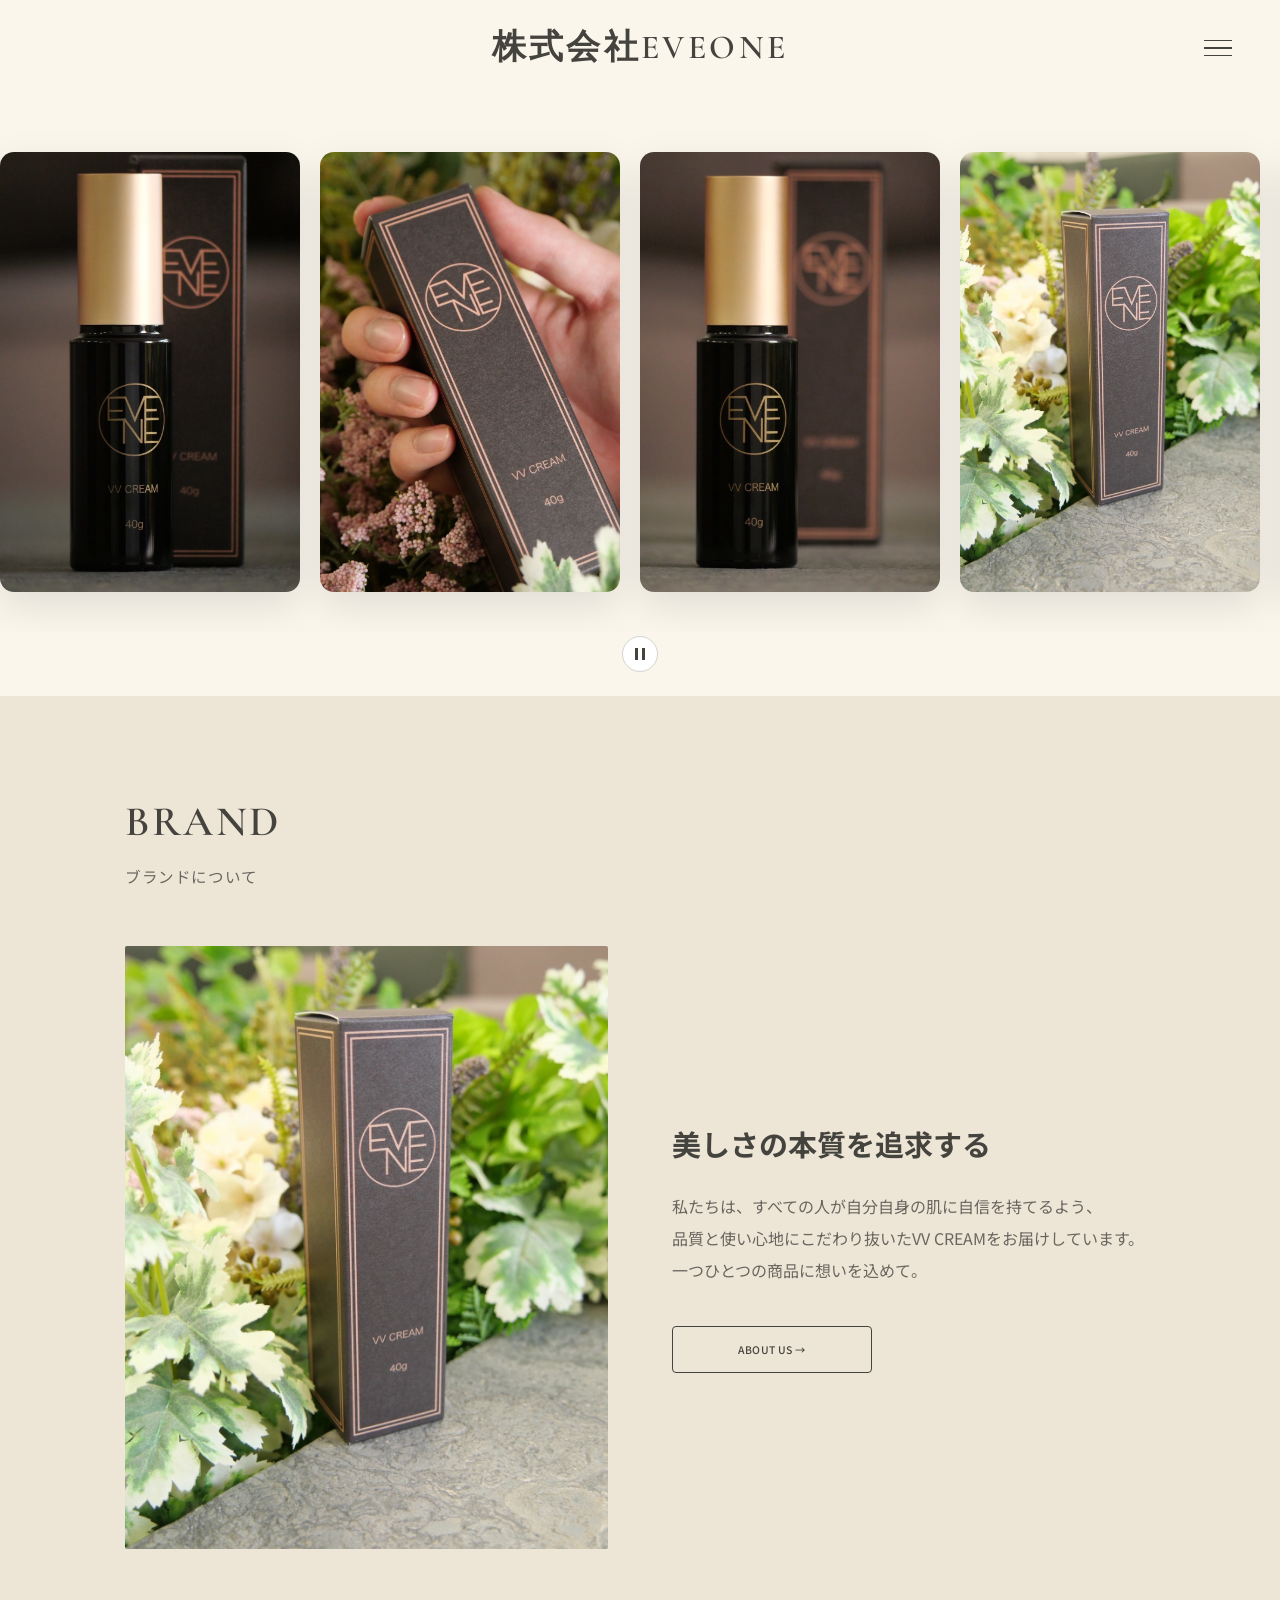
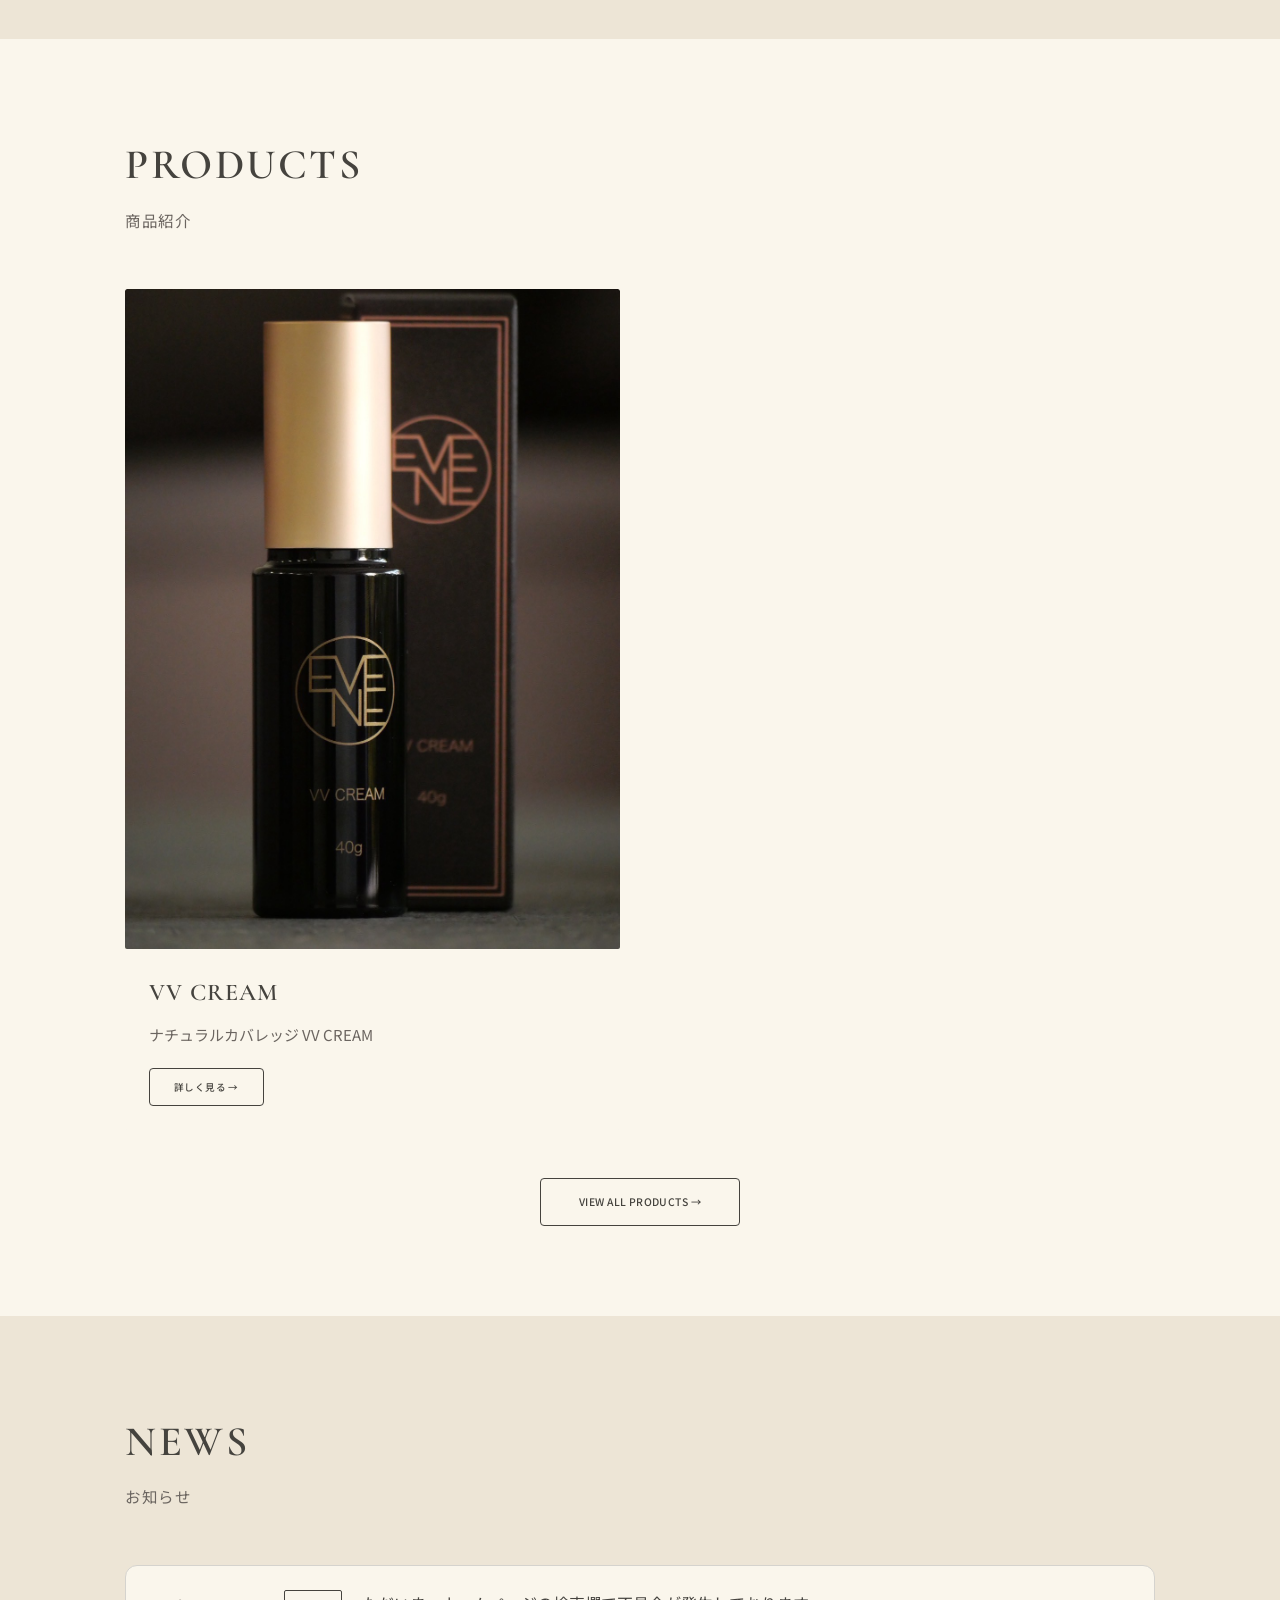
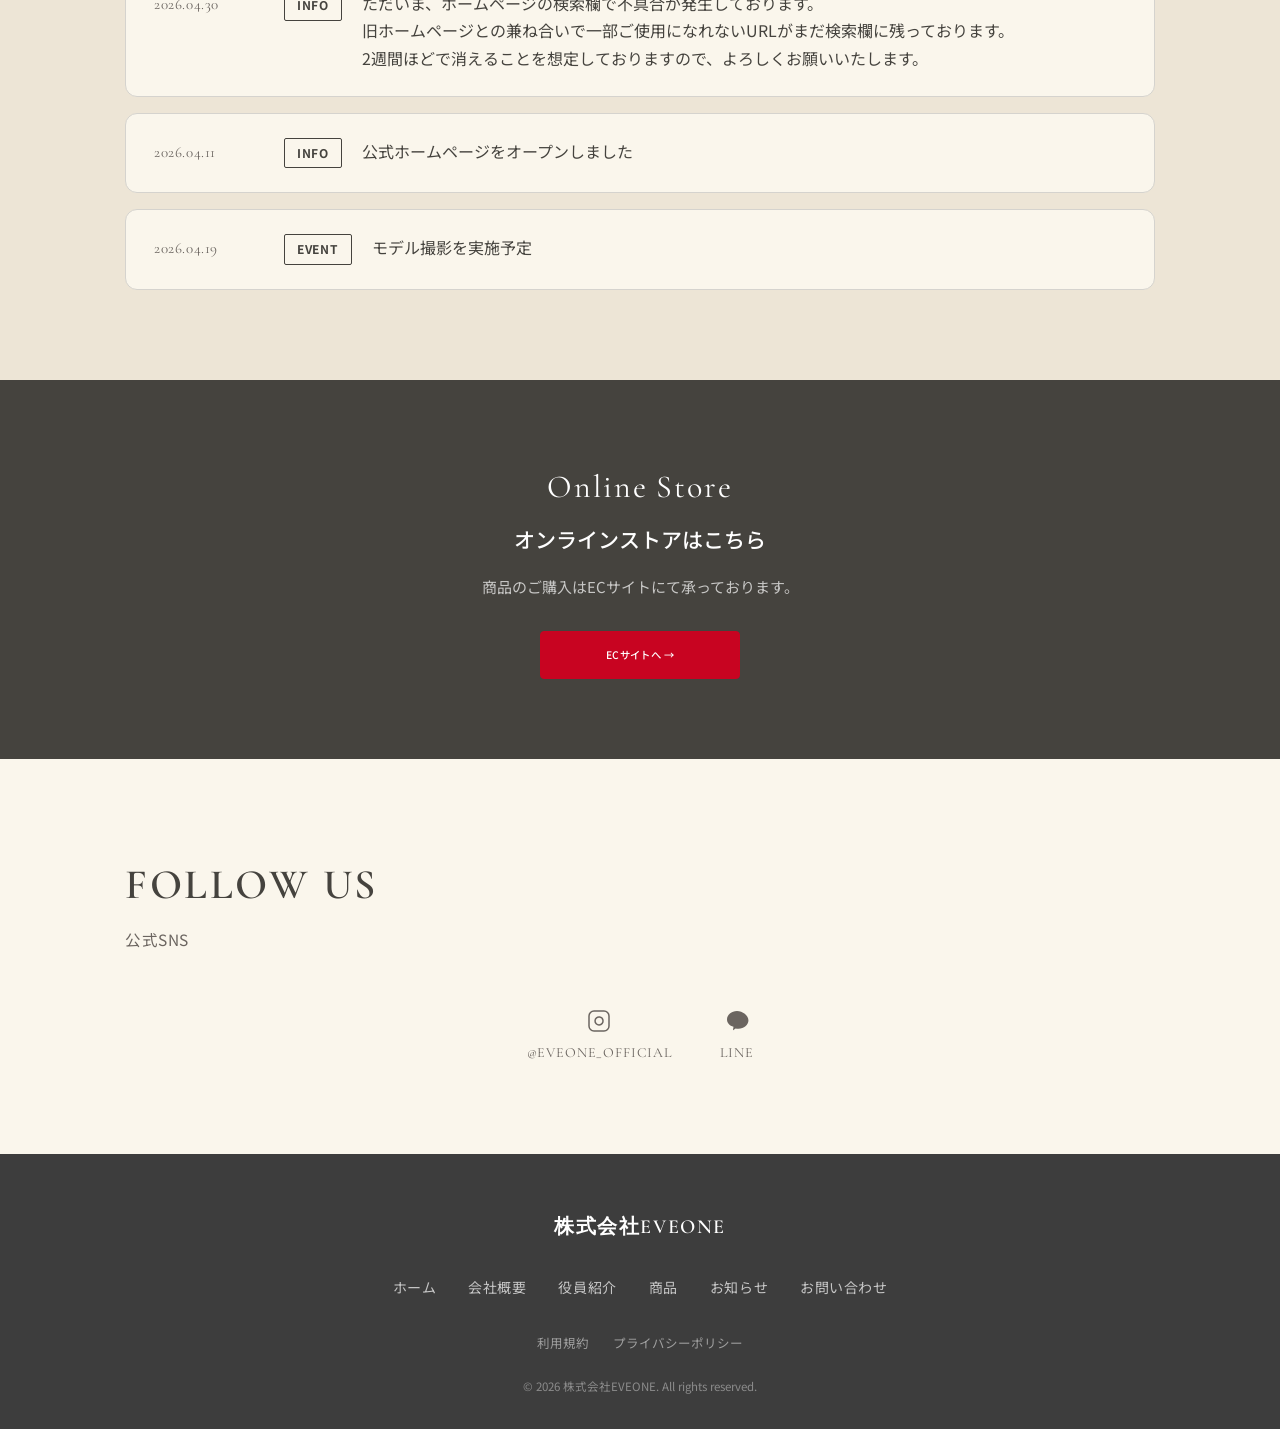
==== commit 4b0a18a7: "トップ画像の整理と使い方4ステップの画像更新 Co-authored-by: Cursor <cursoragent@cursor.com>" ====
--- a/index.html
+++ b/index.html
@@ -93,16 +93,7 @@
     <div class="top-flow-marquee">
       <div class="top-flow-track">
         <div class="top-flow-slide">
-          <img src="assets/images/top-flow-01.png" alt="EVENE VV CREAM トップ画像1" width="640" height="960" loading="eager" />
-        </div>
-        <div class="top-flow-slide">
-          <img src="assets/images/top-flow-02.png" alt="EVENE VV CREAM トップ画像2" width="640" height="960" loading="eager" />
-        </div>
-        <div class="top-flow-slide">
-          <img src="assets/images/top-flow-chatgpt.png" alt="EVENE VV CREAM" width="640" height="960" loading="eager" />
-        </div>
-        <div class="top-flow-slide">
-          <img src="assets/images/LINE_ALBUM_20260314_260411_111.jpg" alt="EVENE VV CREAM 商品写真" width="640" height="960" loading="lazy" />
+          <img src="assets/images/LINE_ALBUM_20260314_260411_111.jpg" alt="EVENE VV CREAM 商品写真" width="640" height="960" loading="eager" />
         </div>
         <div class="top-flow-slide">
           <img src="assets/images/LINE_ALBUM_20260314_260411_14.jpg" alt="花背景×パッケージ" width="640" height="960" loading="lazy" />
@@ -112,15 +103,6 @@
         </div>
         <div class="top-flow-slide">
           <img src="assets/images/LINE_ALBUM_20260314_260411_66.jpg" alt="ナチュラル素材と商品" width="640" height="960" loading="lazy" />
-        </div>
-        <div class="top-flow-slide" aria-hidden="true">
-          <img src="assets/images/top-flow-01.png" alt="" width="640" height="960" loading="lazy" />
-        </div>
-        <div class="top-flow-slide" aria-hidden="true">
-          <img src="assets/images/top-flow-02.png" alt="" width="640" height="960" loading="lazy" />
-        </div>
-        <div class="top-flow-slide" aria-hidden="true">
-          <img src="assets/images/top-flow-chatgpt.png" alt="" width="640" height="960" loading="lazy" />
         </div>
         <div class="top-flow-slide" aria-hidden="true">
           <img src="assets/images/LINE_ALBUM_20260314_260411_111.jpg" alt="" width="640" height="960" loading="lazy" />
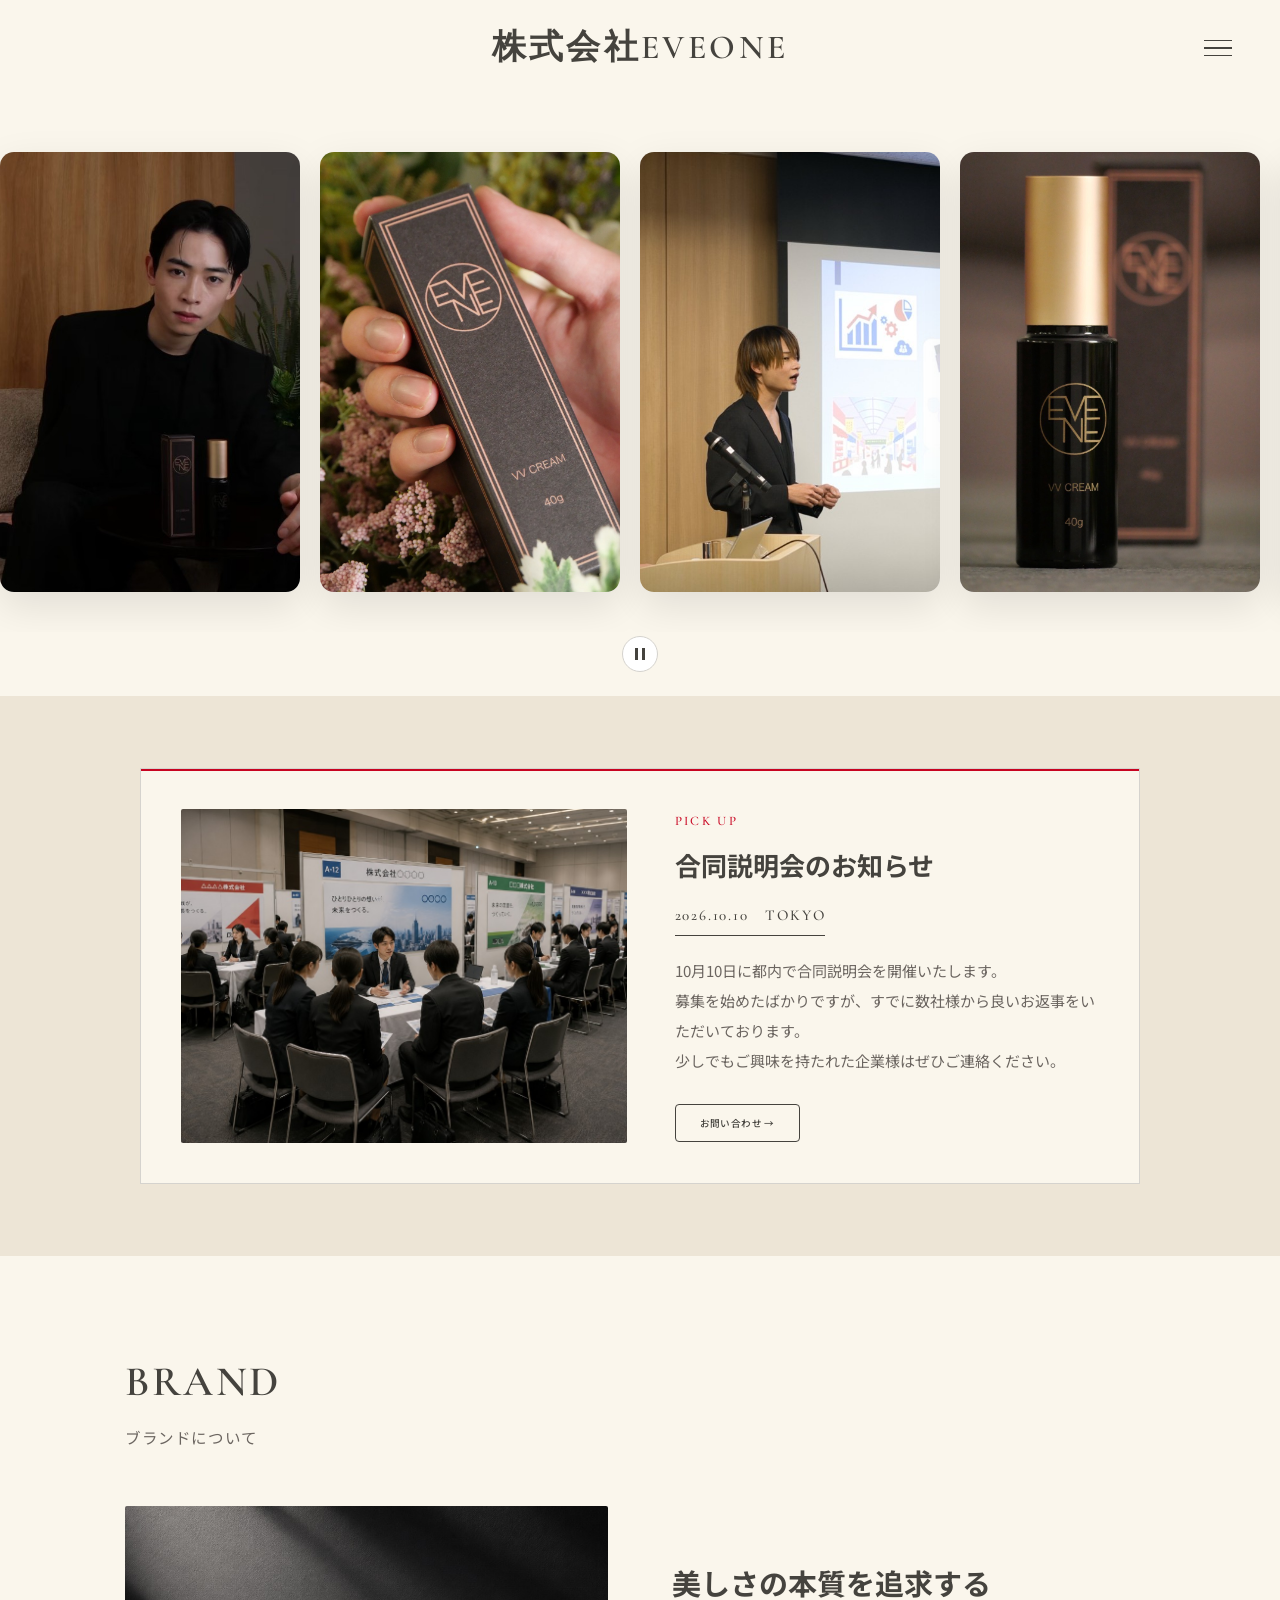
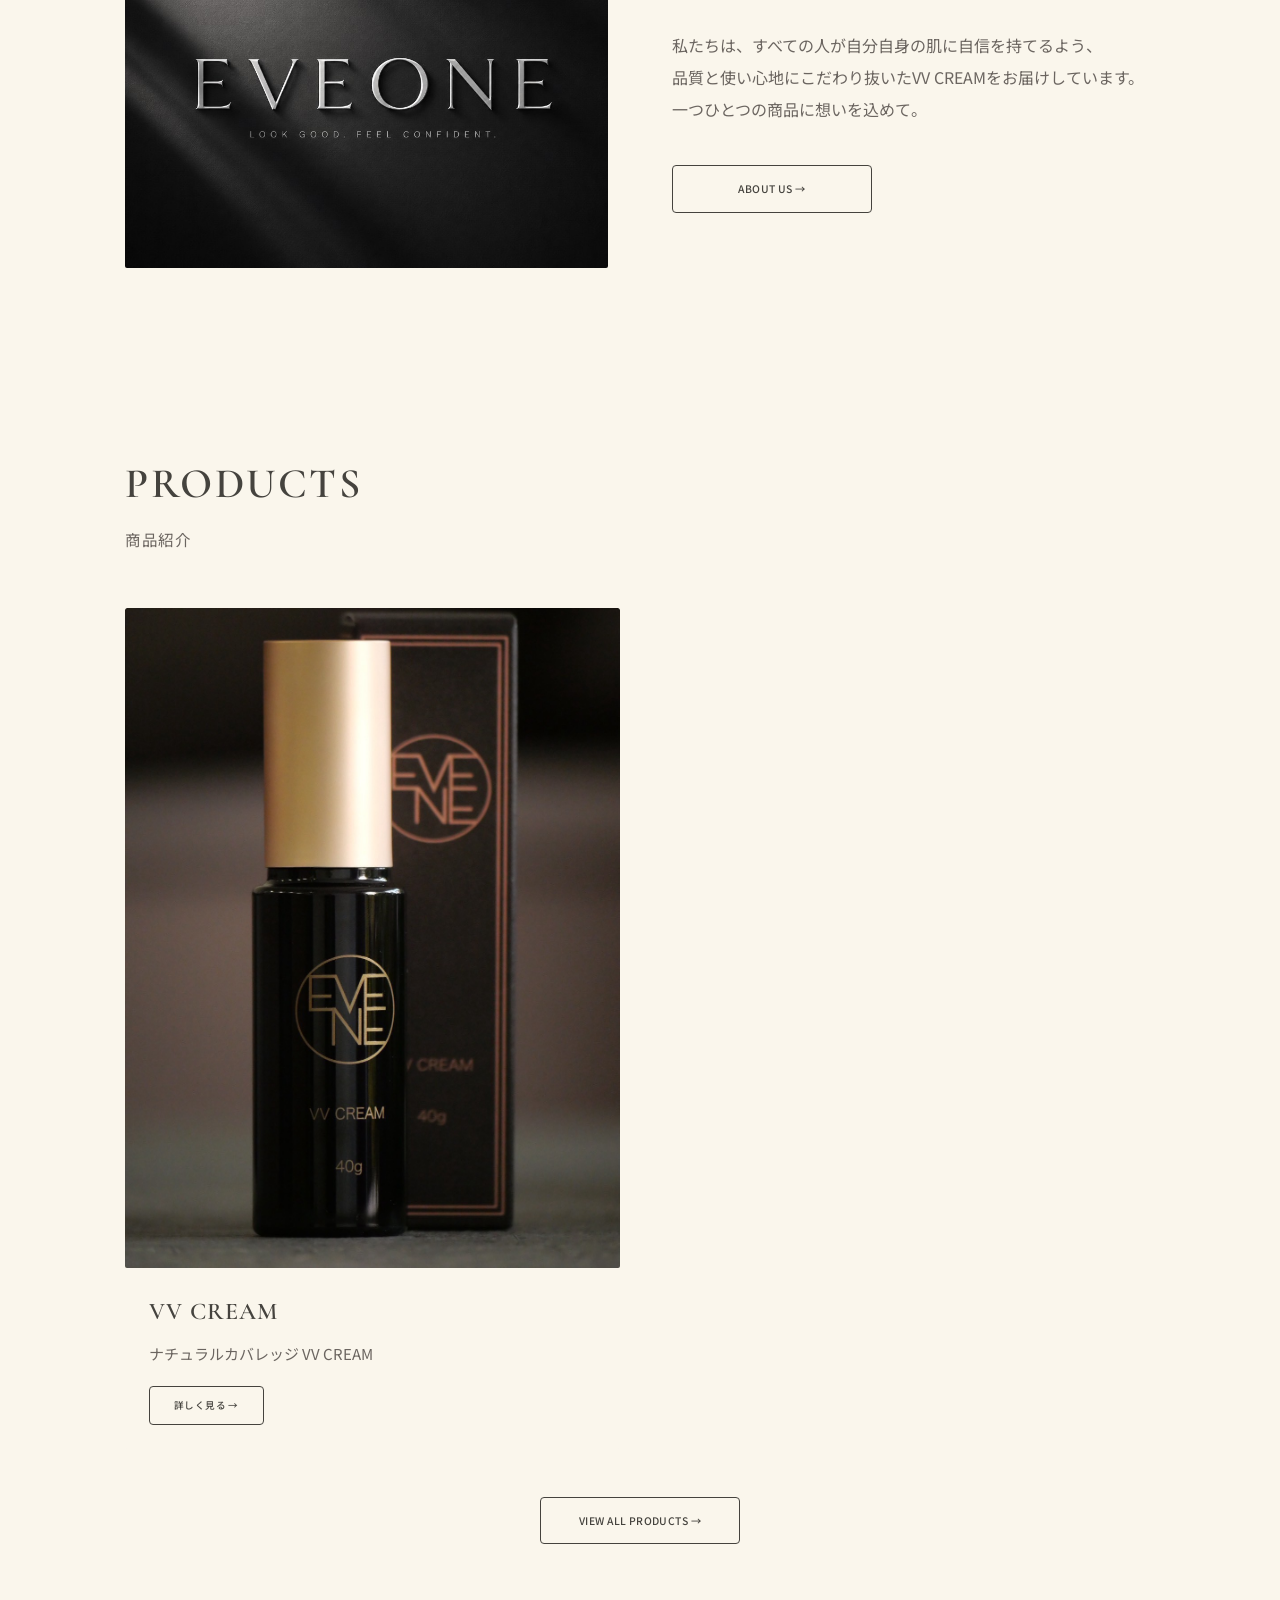
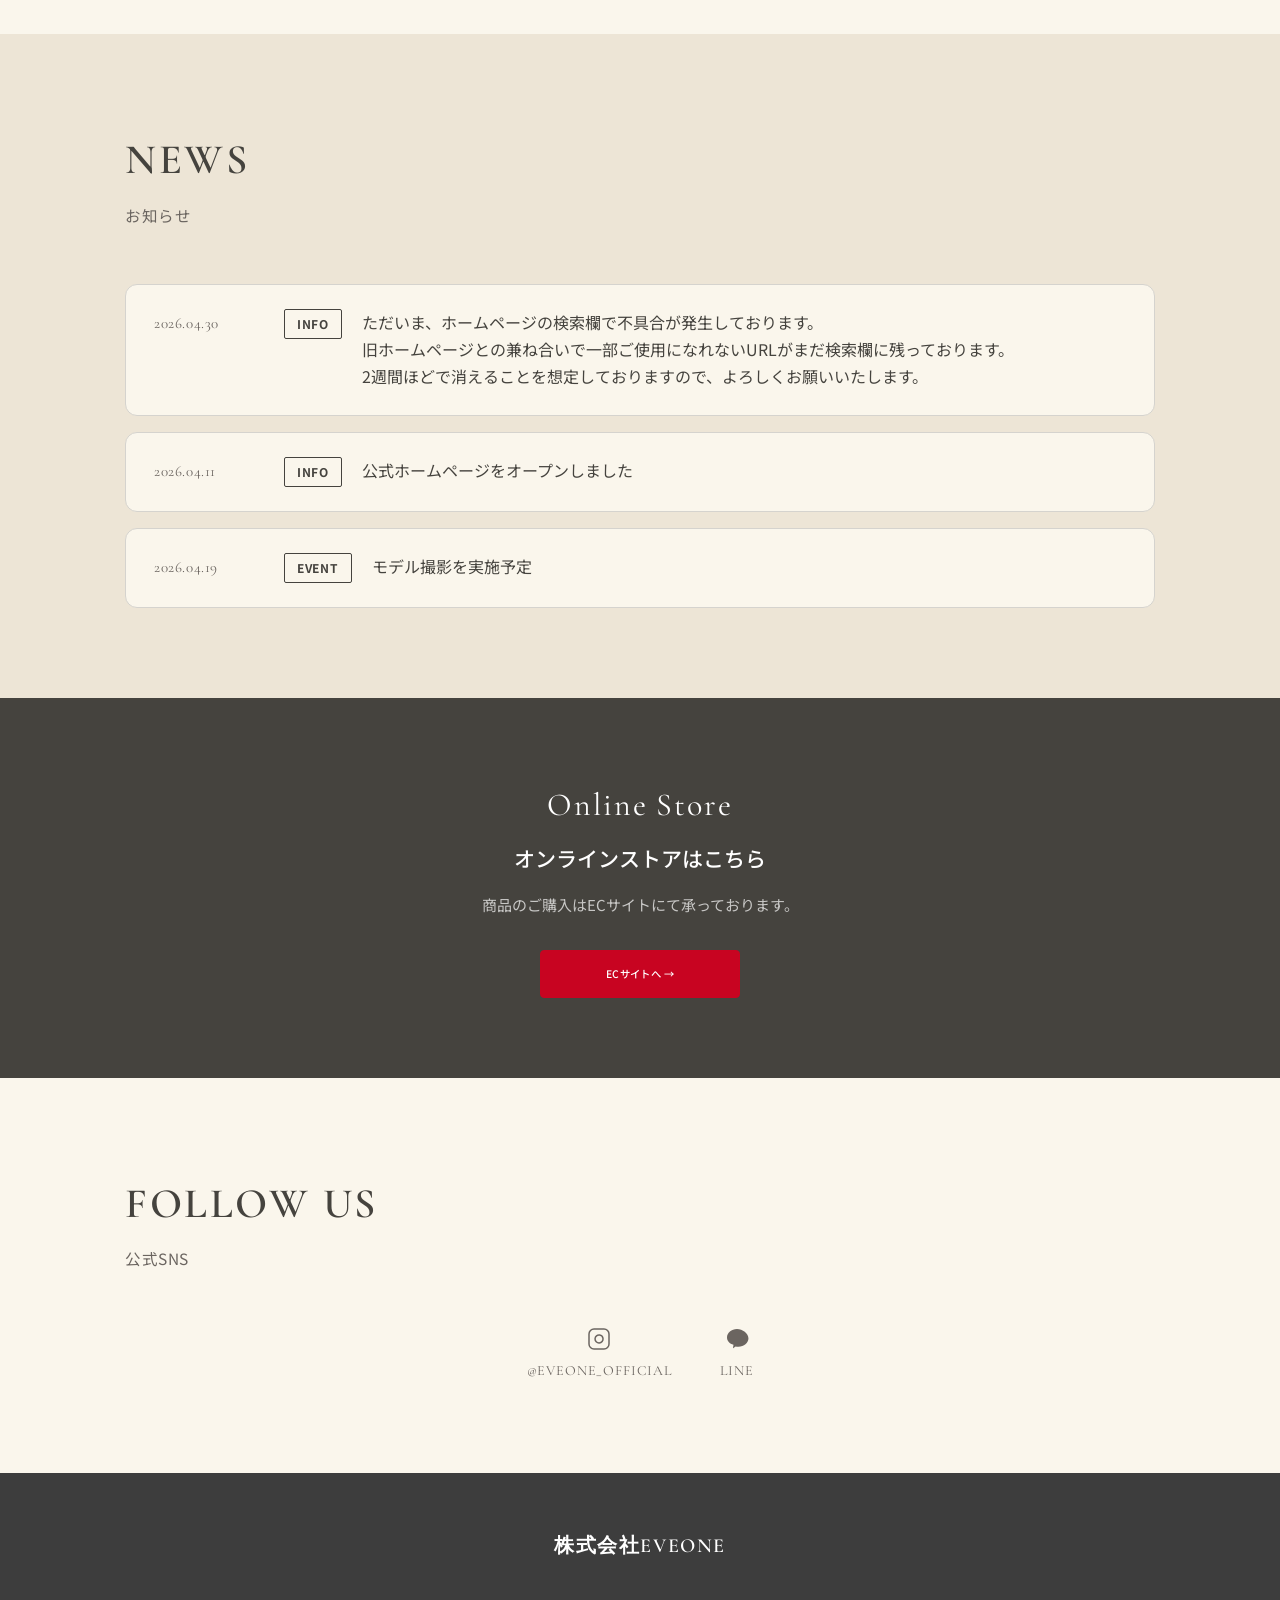
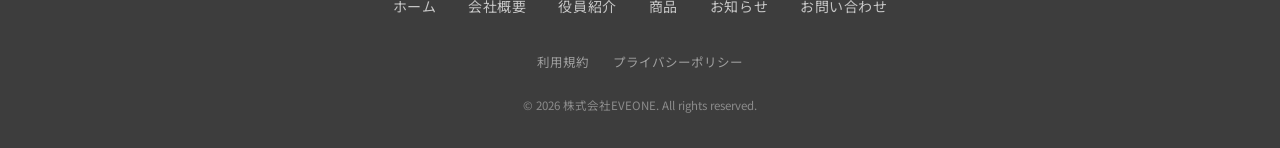
==== commit 464745d7: "トップ告知・ブランド画像と会社概要のMVV表示を更新 Co-authored-by: Cursor <cursoragent@cursor.com>" ====
--- a/index.html
+++ b/index.html
@@ -4,7 +4,7 @@
   ============================================================
   ■ 目的：VV CREAM販売会社のコーポレートサイト トップ
   ■ 参考：資生堂ホームページ（画像多用・余白大・高級感）
-  ■ 構成：トップ画像フロー → ブランド → 商品 → ニュース → CTA → SNS
+  ■ 構成：トップ画像フロー → 告知（PICK UP） → ブランド → 商品 → ニュース → CTA → SNS
   ■ 技術：HTML5 + CSS3 + Swiper.js（カルーセル）
   ■ 編集：.cursorrules に詳細な編集ガイドあり
 
@@ -93,28 +93,34 @@
     <div class="top-flow-marquee">
       <div class="top-flow-track">
         <div class="top-flow-slide">
-          <img src="assets/images/LINE_ALBUM_20260314_260411_111.jpg" alt="EVENE VV CREAM 商品写真" width="640" height="960" loading="eager" />
+          <img src="assets/images/top-flow-04.png" alt="EVENE VV CREAM モデルカット" width="640" height="960" loading="eager" />
         </div>
         <div class="top-flow-slide">
           <img src="assets/images/LINE_ALBUM_20260314_260411_14.jpg" alt="花背景×パッケージ" width="640" height="960" loading="lazy" />
         </div>
         <div class="top-flow-slide">
+          <img src="assets/images/top-flow-03.png" alt="プレゼンテーションの様子" width="640" height="960" loading="lazy" />
+        </div>
+        <div class="top-flow-slide">
           <img src="assets/images/LINE_ALBUM_20260314_260411_173.jpg" alt="ゴールドロゴ クローズアップ" width="640" height="960" loading="lazy" />
         </div>
         <div class="top-flow-slide">
-          <img src="assets/images/LINE_ALBUM_20260314_260411_66.jpg" alt="ナチュラル素材と商品" width="640" height="960" loading="lazy" />
-        </div>
-        <div class="top-flow-slide" aria-hidden="true">
-          <img src="assets/images/LINE_ALBUM_20260314_260411_111.jpg" alt="" width="640" height="960" loading="lazy" />
+          <img src="assets/images/top-flow-05.png" alt="イベント会場の様子" width="640" height="960" loading="lazy" />
+        </div>
+        <div class="top-flow-slide" aria-hidden="true">
+          <img src="assets/images/top-flow-04.png" alt="" width="640" height="960" loading="lazy" />
         </div>
         <div class="top-flow-slide" aria-hidden="true">
           <img src="assets/images/LINE_ALBUM_20260314_260411_14.jpg" alt="" width="640" height="960" loading="lazy" />
         </div>
         <div class="top-flow-slide" aria-hidden="true">
+          <img src="assets/images/top-flow-03.png" alt="" width="640" height="960" loading="lazy" />
+        </div>
+        <div class="top-flow-slide" aria-hidden="true">
           <img src="assets/images/LINE_ALBUM_20260314_260411_173.jpg" alt="" width="640" height="960" loading="lazy" />
         </div>
         <div class="top-flow-slide" aria-hidden="true">
-          <img src="assets/images/LINE_ALBUM_20260314_260411_66.jpg" alt="" width="640" height="960" loading="lazy" />
+          <img src="assets/images/top-flow-05.png" alt="" width="640" height="960" loading="lazy" />
         </div>
       </div>
     </div>
@@ -124,6 +130,31 @@
       </button>
     </div>
   </section>
+
+  <!-- 告知・広告（期間ごとに題名・画像・説明を差し替え） -->
+  <section class="section section-muted section-pickup" aria-label="告知">
+    <div class="container">
+      <article class="pickup-panel reveal">
+        <div class="pickup-content">
+          <div class="pickup-image">
+            <img src="assets/images/pickup-event.png" alt="合同説明会のお知らせ" loading="lazy" />
+          </div>
+          <div class="pickup-text">
+            <p class="pickup-label">PICK UP</p>
+            <h2 class="pickup-title">合同説明会のお知らせ</h2>
+            <p class="pickup-date">2026.10.10　TOKYO</p>
+            <p class="pickup-desc">
+              10月10日に都内で合同説明会を開催いたします。<br />
+              募集を始めたばかりですが、すでに数社様から良いお返事をいただいております。<br />
+              少しでもご興味を持たれた企業様はぜひご連絡ください。
+            </p>
+            <a href="contact.html" class="btn btn-outline btn-sm pickup-cta">お問い合わせ →</a>
+          </div>
+        </div>
+      </article>
+    </div>
+  </section>
+
   <!-- ブランドメッセージ -->
   <section class="section section-brand">
     <div class="container">
@@ -133,7 +164,7 @@
       </div>
       <div class="brand-content reveal">
         <div class="brand-image">
-          <img src="assets/images/LINE_ALBUM_20260314_260411_66.jpg" alt="ナチュラル素材と商品" loading="lazy" />
+          <img src="assets/images/brand-eveone.png" alt="EVEONE — LOOK GOOD. FEEL CONFIDENT." loading="lazy" />
         </div>
         <div class="brand-text">
           <h3 class="brand-heading">美しさの本質を追求する</h3>
--- a/assets/css/style.css
+++ b/assets/css/style.css
@@ -348,7 +348,7 @@
   align-items: center;
   gap: 20px;
   width: max-content;
-  animation: top-flow-scroll 20s linear infinite;
+  animation: top-flow-scroll 32s linear infinite;
   will-change: transform;
 }
 
@@ -380,6 +380,27 @@
   width: 100%;
   height: 100%;
   object-fit: cover;
+  object-position: center center;
+}
+
+.top-flow-slide img[src*="top-flow-04"] {
+  object-position: 55% 38%;
+}
+
+.top-flow-slide img[src*="260411_14"] {
+  object-position: center 42%;
+}
+
+.top-flow-slide img[src*="top-flow-03"] {
+  object-position: 42% 28%;
+}
+
+.top-flow-slide img[src*="260411_173"] {
+  object-position: center 40%;
+}
+
+.top-flow-slide img[src*="top-flow-05"] {
+  object-position: center 32%;
 }
 
 .top-flow-controls {
@@ -541,9 +562,99 @@
   font-size: 2.0rem !important;
 }
 
+/* ===== PICK UP（告知・広告） ===== */
+.section-pickup {
+  padding-top: 72px;
+  padding-bottom: 72px;
+}
+
+.pickup-panel {
+  position: relative;
+  max-width: 1000px;
+  margin: 0 auto;
+  background: var(--color-bg);
+  border: 1px solid var(--color-border-light);
+  padding: 40px;
+}
+
+.pickup-panel::before {
+  content: "";
+  position: absolute;
+  top: 0;
+  left: 0;
+  width: 100%;
+  height: 2px;
+  background: var(--color-accent);
+}
+
+.pickup-content {
+  display: grid;
+  grid-template-columns: 1.05fr 1fr;
+  gap: 48px;
+  align-items: center;
+}
+
+.pickup-image {
+  overflow: hidden;
+  border-radius: 2px;
+  background: var(--color-bg-muted);
+}
+
+.pickup-image img {
+  display: block;
+  width: 100%;
+  aspect-ratio: 4 / 3;
+  object-fit: cover;
+  transition: transform 0.6s ease;
+}
+
+.pickup-panel:hover .pickup-image img {
+  transform: scale(1.03);
+}
+
+.pickup-label {
+  font-family: var(--font-en);
+  font-size: 1.3rem;
+  font-weight: 500;
+  letter-spacing: 0.18em;
+  color: var(--color-accent);
+  margin-bottom: 14px;
+}
+
+.pickup-title {
+  font-size: 2.6rem;
+  font-weight: 700;
+  line-height: 1.45;
+  color: var(--color-text);
+  margin-bottom: 16px;
+}
+
+.pickup-date {
+  display: inline-block;
+  font-family: var(--font-en);
+  font-size: 1.5rem;
+  font-weight: 500;
+  letter-spacing: 0.12em;
+  color: var(--color-text);
+  border-bottom: 1px solid var(--color-border);
+  padding-bottom: 6px;
+  margin-bottom: 20px;
+}
+
+.pickup-desc {
+  font-size: 1.5rem;
+  line-height: 2.0;
+  color: var(--color-text-light);
+  margin-bottom: 28px;
+}
+
+.pickup-cta {
+  display: inline-flex;
+}
+
 /* ===== BRAND ===== */
 .section-brand {
-  background: var(--color-bg-muted);
+  background: var(--color-bg);
 }
 
 .brand-content {
@@ -556,13 +667,15 @@
 .brand-image {
   overflow: hidden;
   border-radius: 2px;
+  background: #111;
 }
 
 .brand-image img {
   width: 100%;
   height: 100%;
   object-fit: cover;
-  aspect-ratio: 4/5;
+  object-position: center;
+  aspect-ratio: 4 / 3;
   transition: transform 0.6s ease;
 }
 
@@ -913,6 +1026,16 @@
     gap: 48px;
   }
 
+  .pickup-content {
+    gap: 36px;
+  }
+
+  .pickup-panel {
+    padding: 32px;
+  }
+
+  .pickup-title { font-size: 2.3rem; }
+
   .brand-heading { font-size: 2.6rem; }
 
   .products-grid {
@@ -968,6 +1091,22 @@
   .brand-content {
     grid-template-columns: 1fr;
     gap: 32px;
+  }
+
+  .pickup-content {
+    grid-template-columns: 1fr;
+    gap: 24px;
+  }
+
+  .pickup-panel {
+    padding: 24px 20px;
+  }
+
+  .pickup-title { font-size: 2.1rem; }
+  .pickup-desc { margin-bottom: 24px; }
+  .section-pickup {
+    padding-top: 56px;
+    padding-bottom: 56px;
   }
 
   .brand-heading { font-size: 2.2rem; }
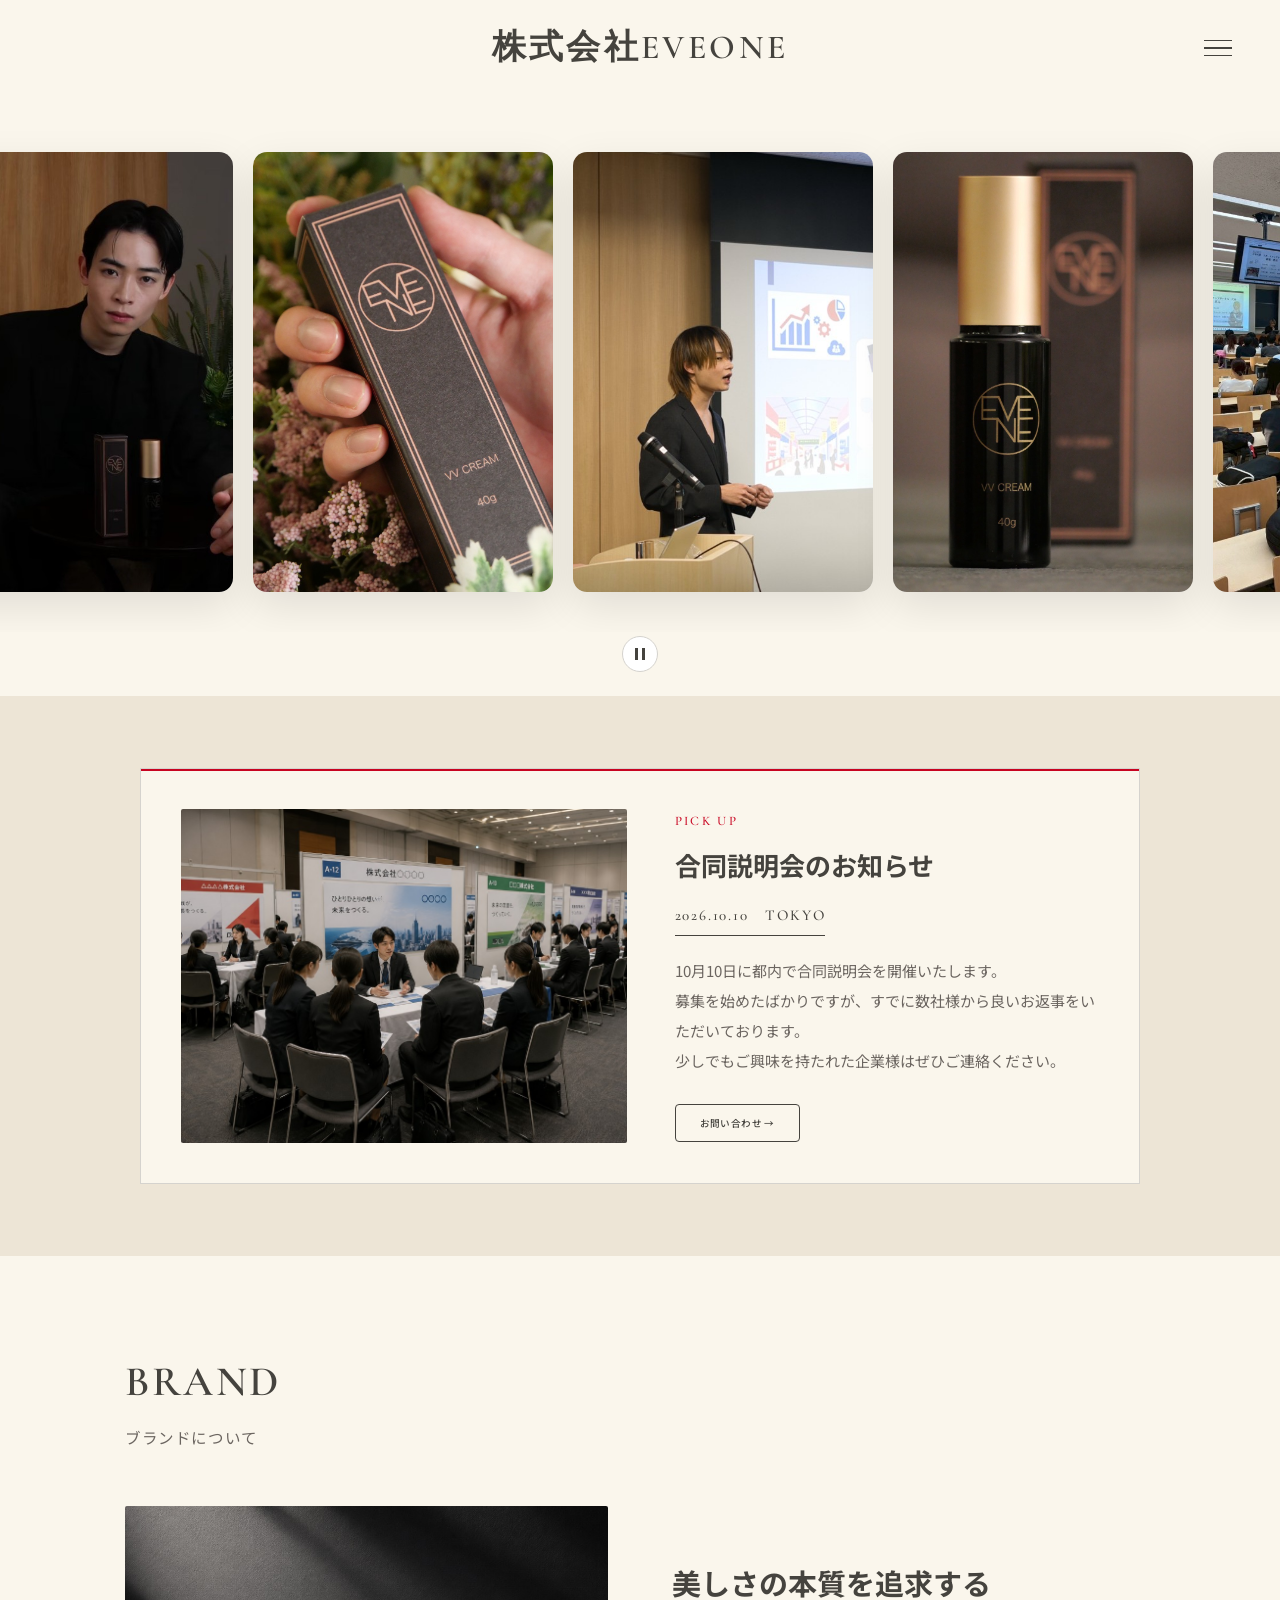
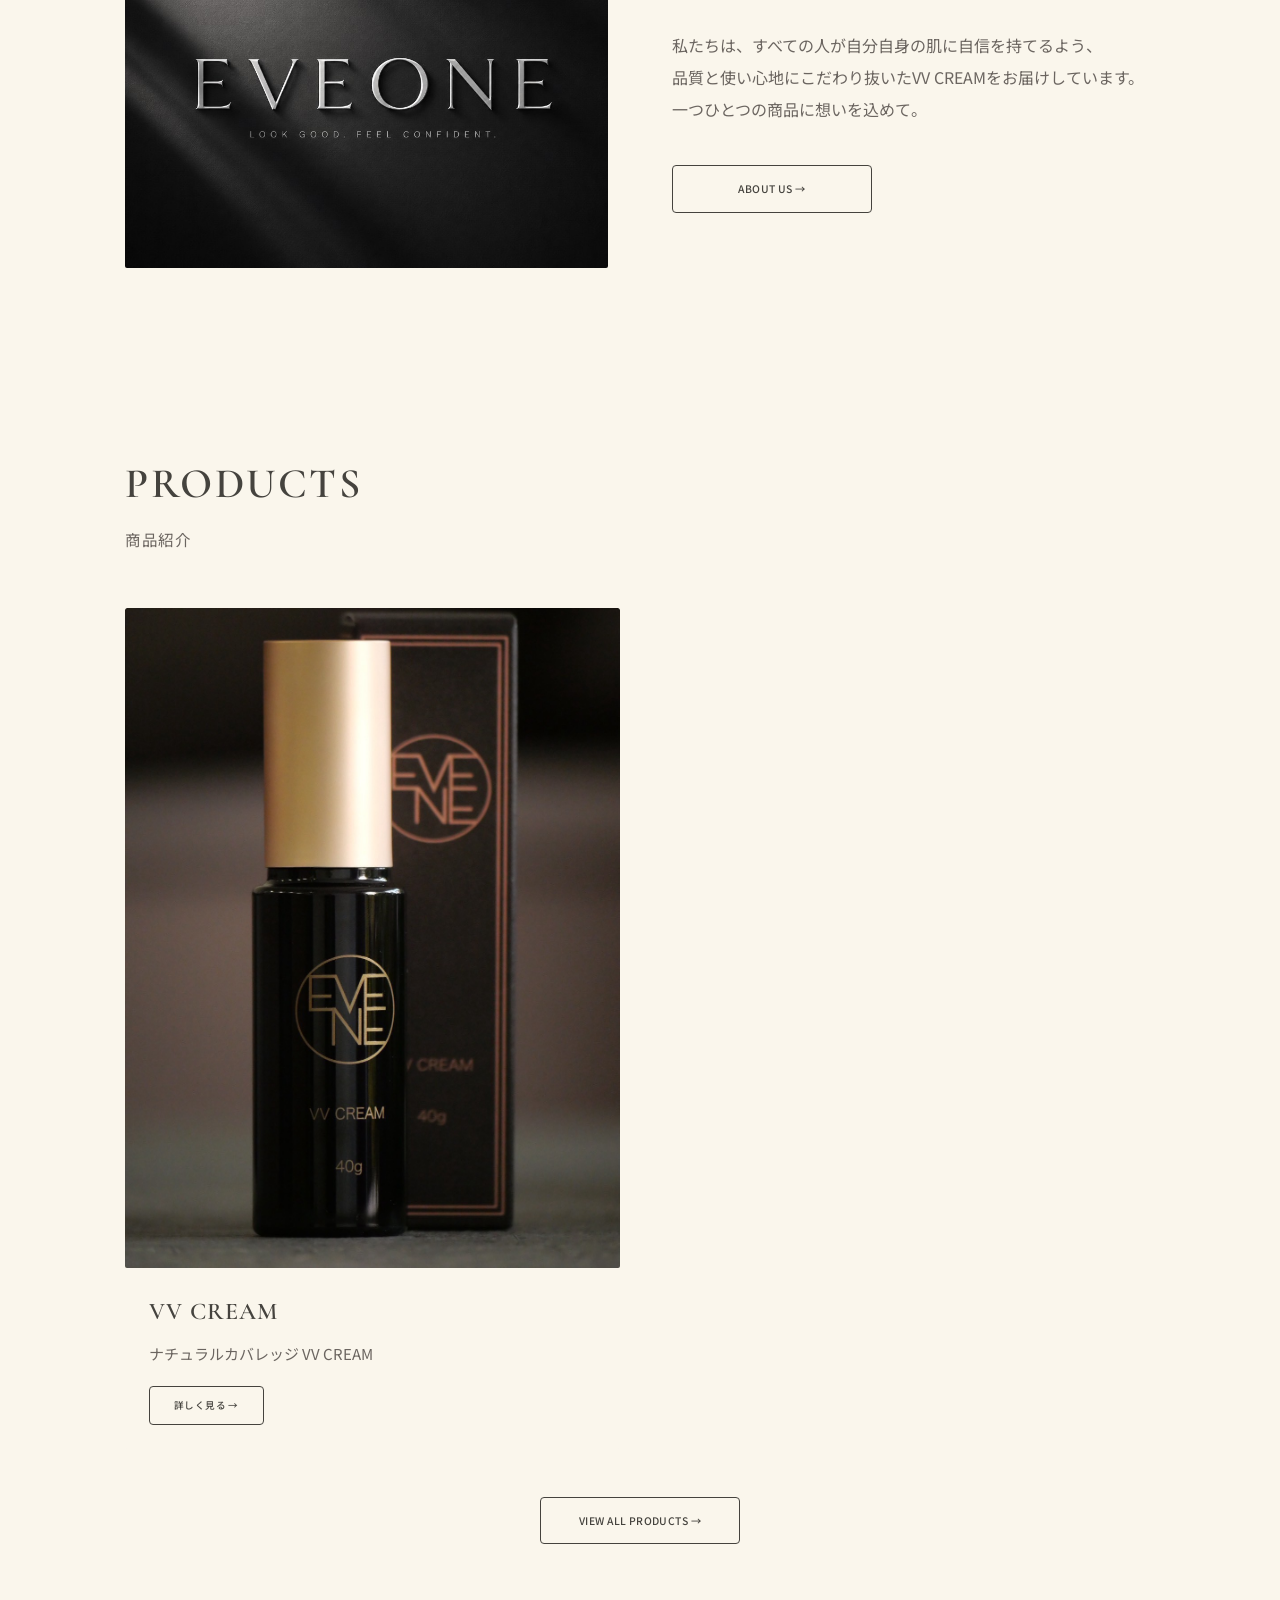
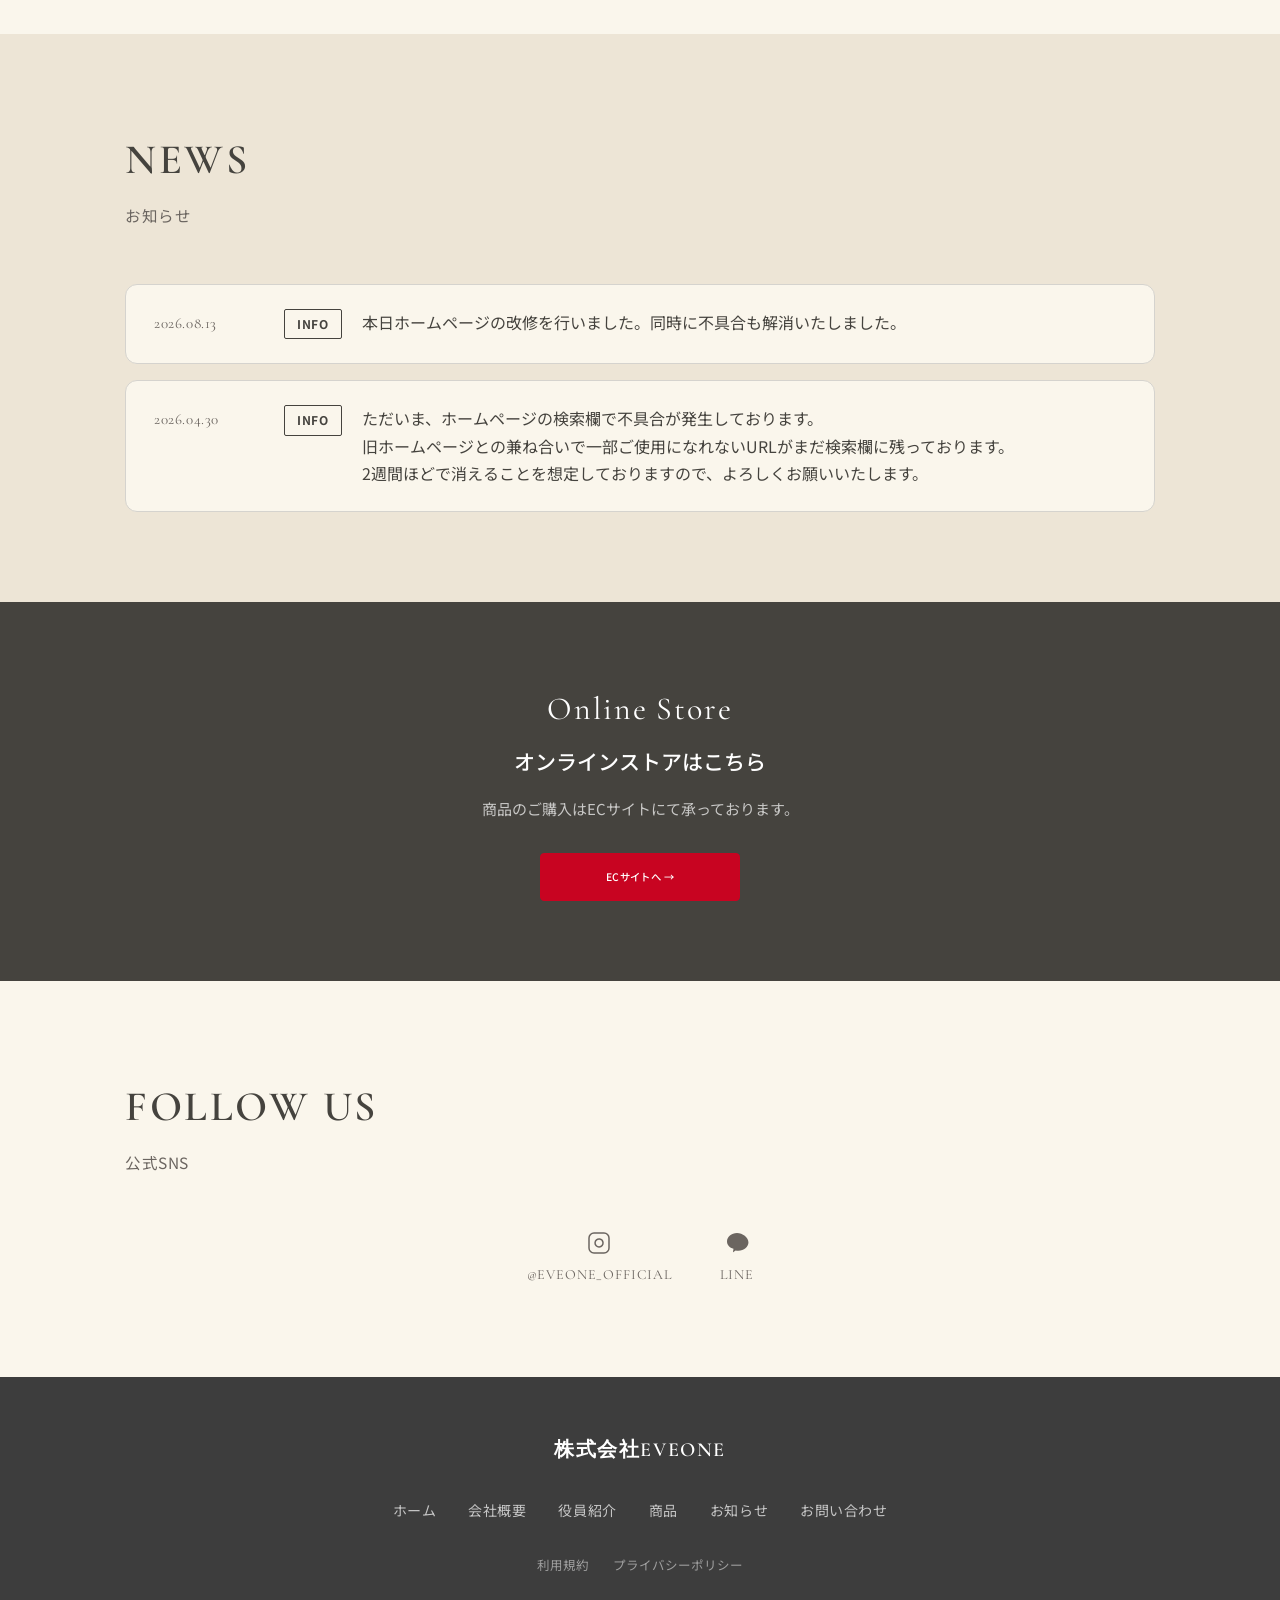
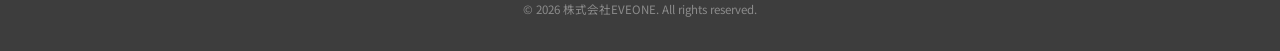
==== commit e2dfb843: "事業内容レイアウト・お知らせ・トップスクロールと創業ストーリーを更新 Co-authored-by: Cursor <cursoragent@cursor.com>" ====
--- a/index.html
+++ b/index.html
@@ -213,19 +213,14 @@
       </div>
       <ul class="news-list reveal">
         <li class="news-item">
+          <time class="news-date" datetime="2026-08-13">2026.08.13</time>
+          <span class="news-tag">INFO</span>
+          <a href="news.html" class="news-title">本日ホームページの改修を行いました。同時に不具合も解消いたしました。</a>
+        </li>
+        <li class="news-item">
           <time class="news-date" datetime="2026-04-30">2026.04.30</time>
           <span class="news-tag">INFO</span>
           <a href="news.html" class="news-title">ただいま、ホームページの検索欄で不具合が発生しております。<br>旧ホームページとの兼ね合いで一部ご使用になれないURLがまだ検索欄に残っております。<br>2週間ほどで消えることを想定しておりますので、よろしくお願いいたします。</a>
-        </li>
-        <li class="news-item">
-          <time class="news-date" datetime="2026-04-11">2026.04.11</time>
-          <span class="news-tag">INFO</span>
-          <a href="news.html" class="news-title">公式ホームページをオープンしました</a>
-        </li>
-        <li class="news-item">
-          <time class="news-date" datetime="2026-04-19">2026.04.19</time>
-          <span class="news-tag">EVENT</span>
-          <a href="news.html" class="news-title">モデル撮影を実施予定</a>
         </li>
       </ul>
     </div>
--- a/assets/css/style.css
+++ b/assets/css/style.css
@@ -339,8 +339,22 @@
 
 .top-flow-marquee {
   width: 100%;
-  overflow: hidden;
+  overflow-x: auto;
+  overflow-y: hidden;
   padding: 32px 0 40px;
+  -webkit-overflow-scrolling: touch;
+  overscroll-behavior-x: contain;
+  scrollbar-width: none;
+  cursor: grab;
+}
+
+.top-flow-marquee::-webkit-scrollbar {
+  display: none;
+}
+
+.top-flow-marquee.is-dragging {
+  cursor: grabbing;
+  scroll-snap-type: none;
 }
 
 .top-flow-track {
@@ -348,21 +362,6 @@
   align-items: center;
   gap: 20px;
   width: max-content;
-  animation: top-flow-scroll 32s linear infinite;
-  will-change: transform;
-}
-
-.top-flow-marquee.is-paused .top-flow-track {
-  animation-play-state: paused;
-}
-
-@keyframes top-flow-scroll {
-  from {
-    transform: translateX(0);
-  }
-  to {
-    transform: translateX(-50%);
-  }
 }
 
 .top-flow-slide {
@@ -373,6 +372,7 @@
   overflow: hidden;
   box-shadow: 0 14px 40px rgba(0, 0, 0, 0.1);
   background: #fff;
+  scroll-snap-align: center;
 }
 
 .top-flow-slide img {
@@ -381,6 +381,9 @@
   height: 100%;
   object-fit: cover;
   object-position: center center;
+  -webkit-user-drag: none;
+  user-select: none;
+  pointer-events: none;
 }
 
 .top-flow-slide img[src*="top-flow-04"] {
@@ -411,8 +414,8 @@
 }
 
 @media (prefers-reduced-motion: reduce) {
-  .top-flow-track {
-    animation: none;
+  .top-flow-marquee {
+    scroll-snap-type: x mandatory;
   }
 }
 
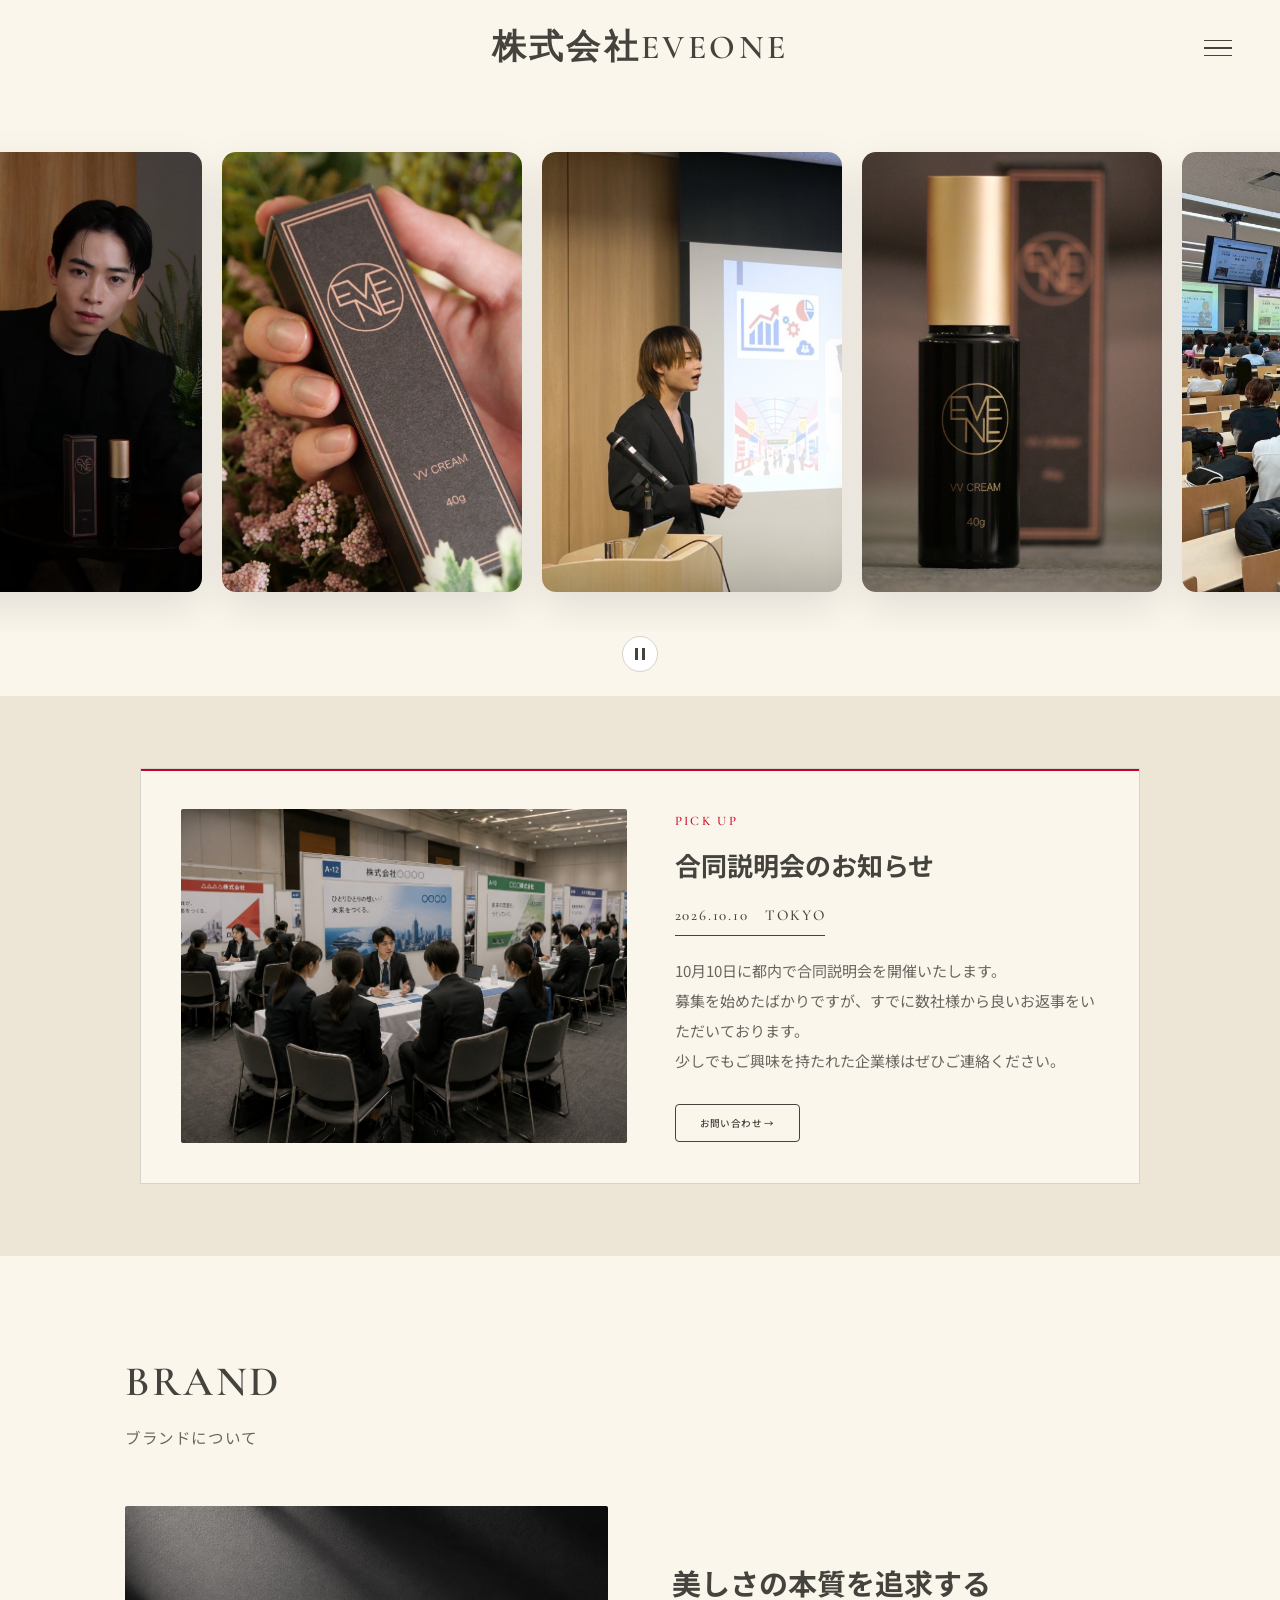
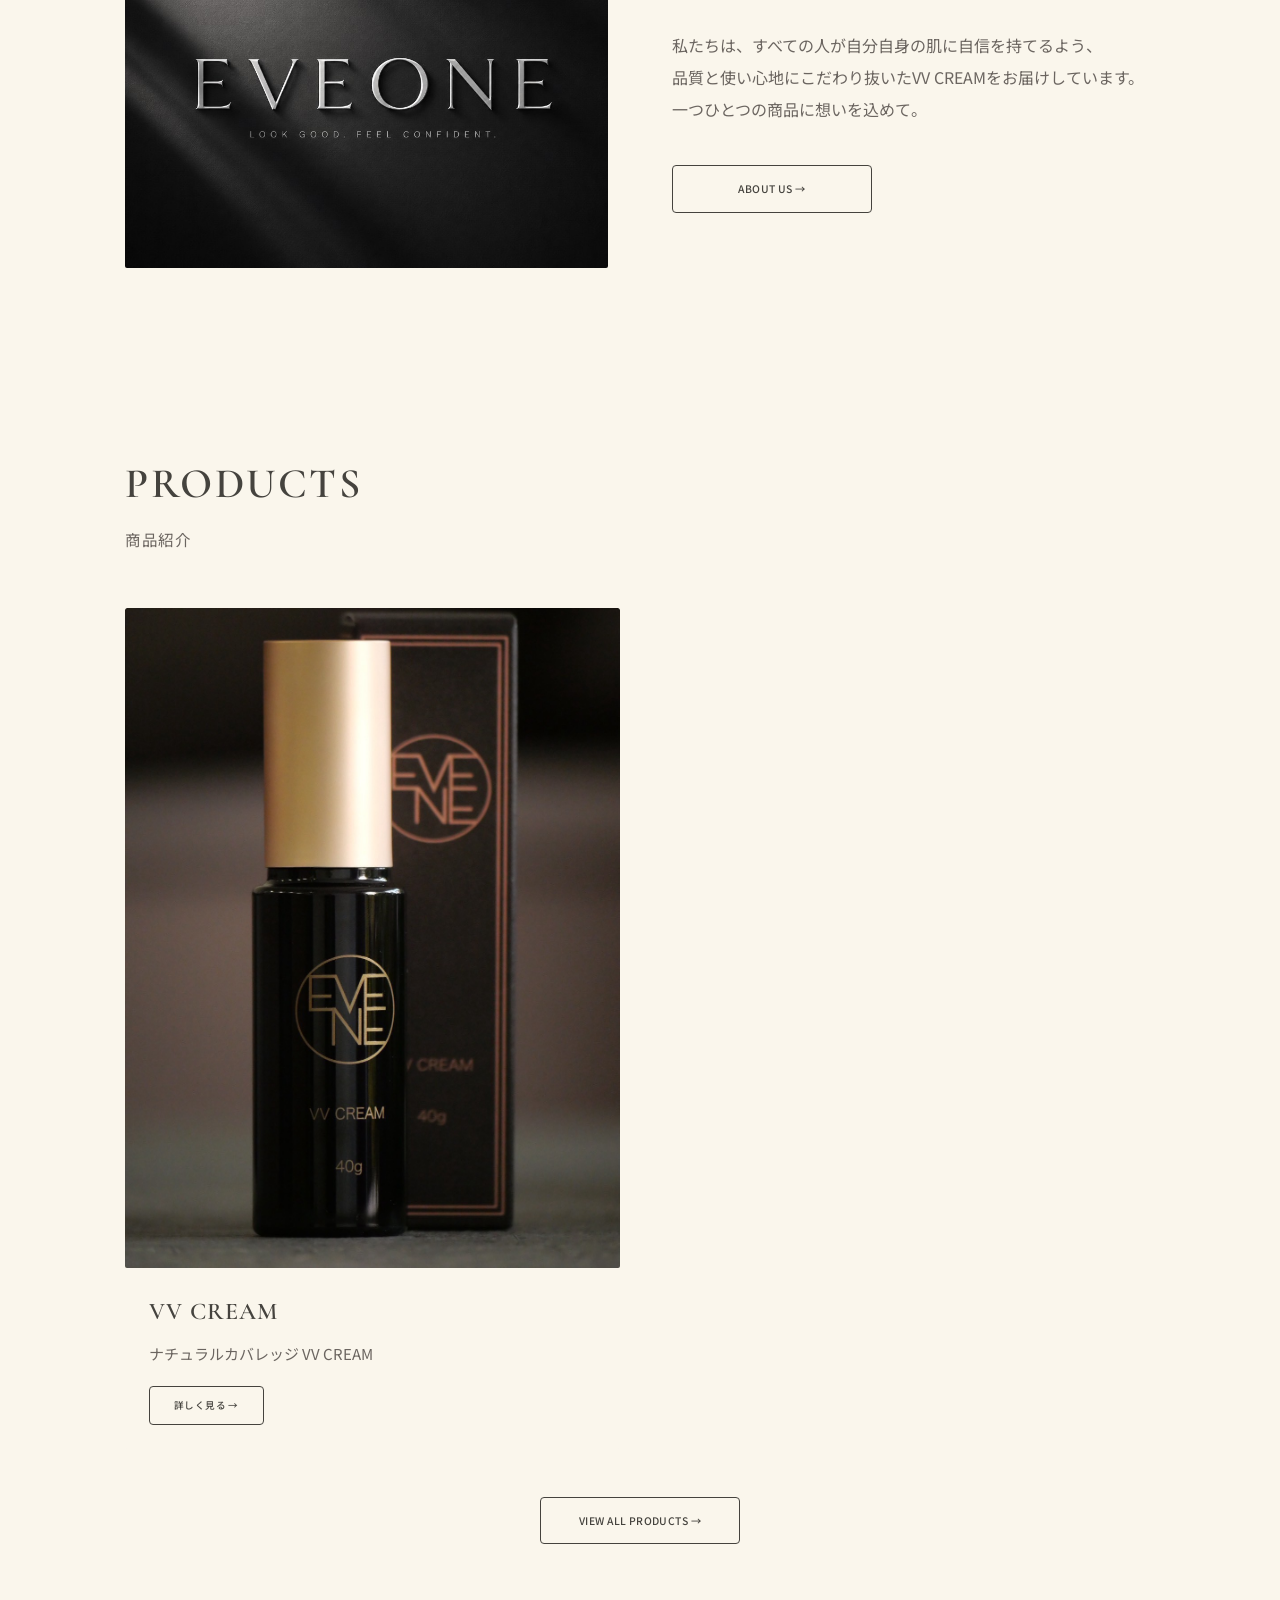
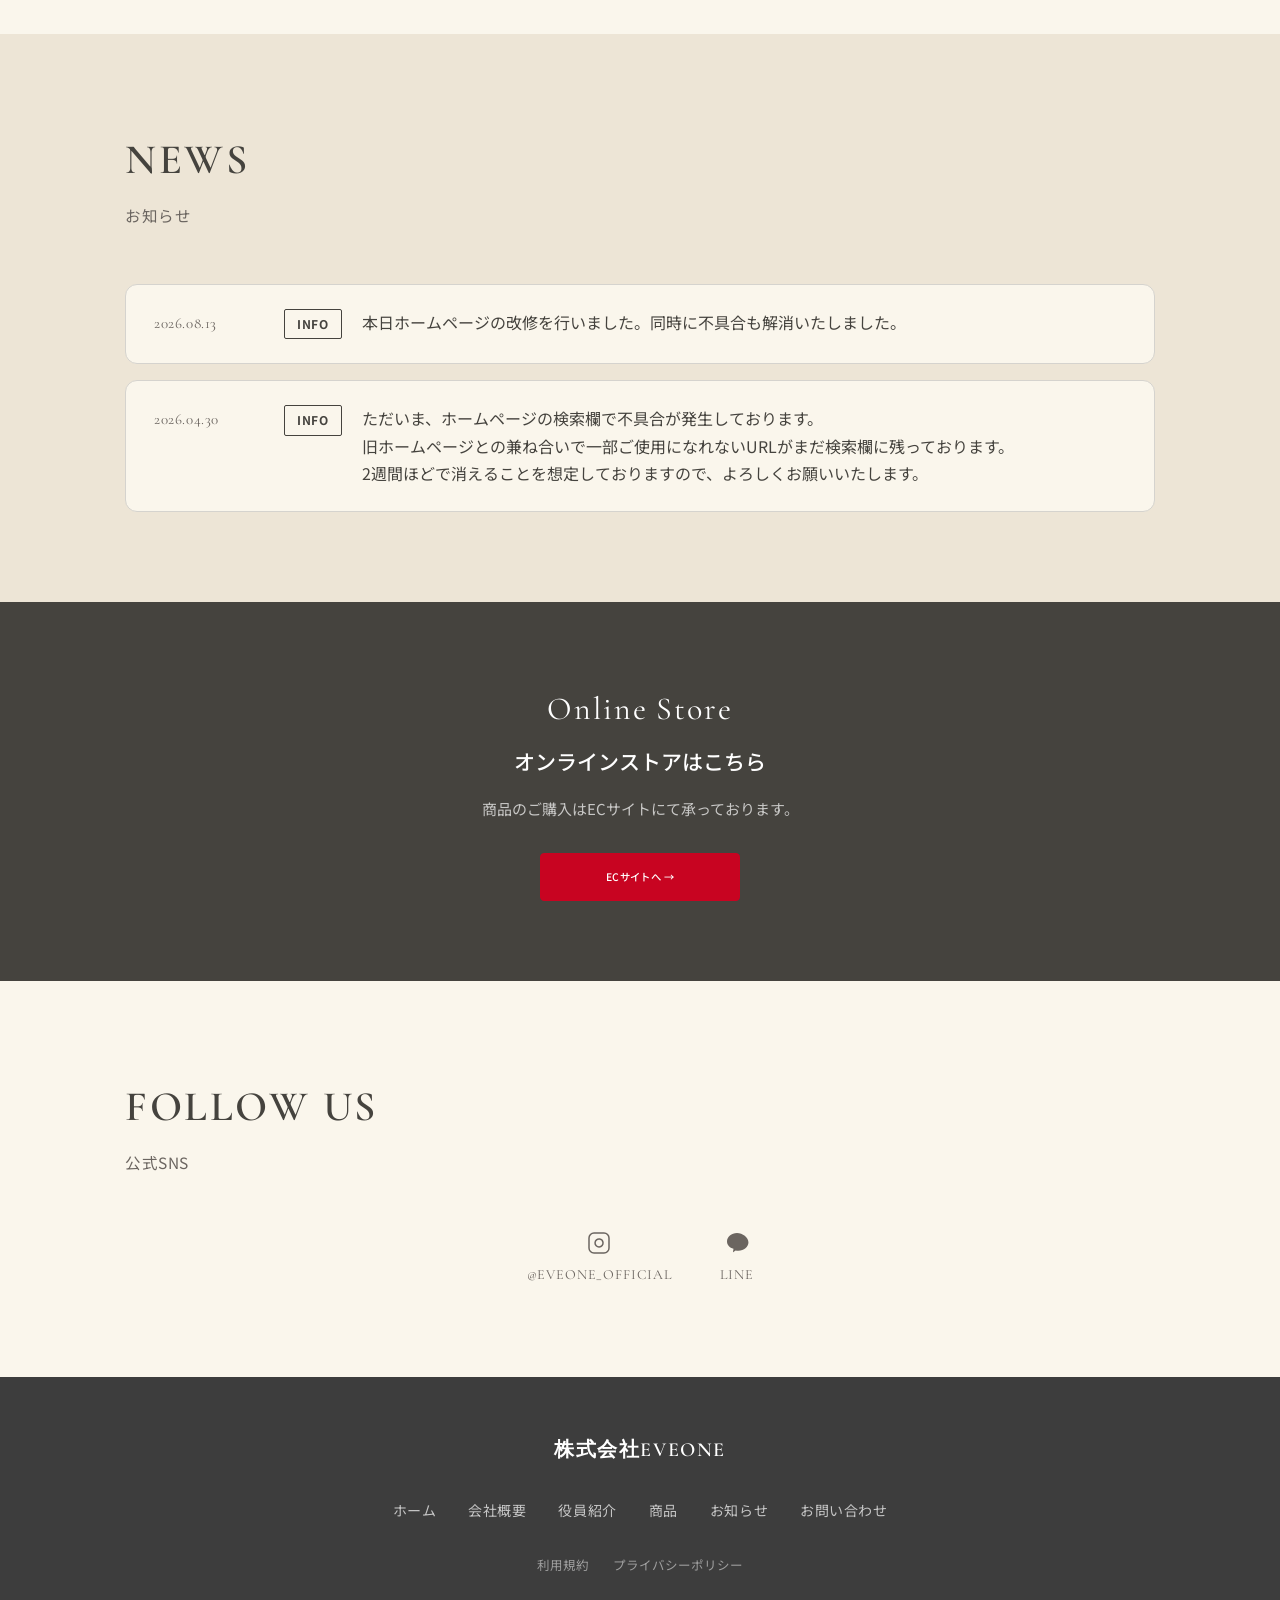
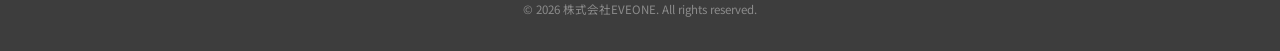
==== commit bb58b9f0: "トップ画像が途中で止まる不具合を修正 Co-authored-by: Cursor <cursoragent@cursor.com>" ====
--- a/index.html
+++ b/index.html
@@ -92,35 +92,39 @@
   <section class="top-flow" aria-label="トップ画像">
     <div class="top-flow-marquee">
       <div class="top-flow-track">
-        <div class="top-flow-slide">
-          <img src="assets/images/top-flow-04.png" alt="EVENE VV CREAM モデルカット" width="640" height="960" loading="eager" />
-        </div>
-        <div class="top-flow-slide">
-          <img src="assets/images/LINE_ALBUM_20260314_260411_14.jpg" alt="花背景×パッケージ" width="640" height="960" loading="lazy" />
-        </div>
-        <div class="top-flow-slide">
-          <img src="assets/images/top-flow-03.png" alt="プレゼンテーションの様子" width="640" height="960" loading="lazy" />
-        </div>
-        <div class="top-flow-slide">
-          <img src="assets/images/LINE_ALBUM_20260314_260411_173.jpg" alt="ゴールドロゴ クローズアップ" width="640" height="960" loading="lazy" />
-        </div>
-        <div class="top-flow-slide">
-          <img src="assets/images/top-flow-05.png" alt="イベント会場の様子" width="640" height="960" loading="lazy" />
-        </div>
-        <div class="top-flow-slide" aria-hidden="true">
-          <img src="assets/images/top-flow-04.png" alt="" width="640" height="960" loading="lazy" />
-        </div>
-        <div class="top-flow-slide" aria-hidden="true">
-          <img src="assets/images/LINE_ALBUM_20260314_260411_14.jpg" alt="" width="640" height="960" loading="lazy" />
-        </div>
-        <div class="top-flow-slide" aria-hidden="true">
-          <img src="assets/images/top-flow-03.png" alt="" width="640" height="960" loading="lazy" />
-        </div>
-        <div class="top-flow-slide" aria-hidden="true">
-          <img src="assets/images/LINE_ALBUM_20260314_260411_173.jpg" alt="" width="640" height="960" loading="lazy" />
-        </div>
-        <div class="top-flow-slide" aria-hidden="true">
-          <img src="assets/images/top-flow-05.png" alt="" width="640" height="960" loading="lazy" />
+        <div class="top-flow-set">
+          <div class="top-flow-slide">
+            <img src="assets/images/top-flow-04.png" alt="EVENE VV CREAM モデルカット" width="640" height="960" loading="eager" />
+          </div>
+          <div class="top-flow-slide">
+            <img src="assets/images/LINE_ALBUM_20260314_260411_14.jpg" alt="花背景×パッケージ" width="640" height="960" loading="lazy" />
+          </div>
+          <div class="top-flow-slide">
+            <img src="assets/images/top-flow-03.png" alt="プレゼンテーションの様子" width="640" height="960" loading="lazy" />
+          </div>
+          <div class="top-flow-slide">
+            <img src="assets/images/LINE_ALBUM_20260314_260411_173.jpg" alt="ゴールドロゴ クローズアップ" width="640" height="960" loading="lazy" />
+          </div>
+          <div class="top-flow-slide">
+            <img src="assets/images/top-flow-05.png" alt="イベント会場の様子" width="640" height="960" loading="lazy" />
+          </div>
+        </div>
+        <div class="top-flow-set" aria-hidden="true">
+          <div class="top-flow-slide">
+            <img src="assets/images/top-flow-04.png" alt="" width="640" height="960" loading="lazy" />
+          </div>
+          <div class="top-flow-slide">
+            <img src="assets/images/LINE_ALBUM_20260314_260411_14.jpg" alt="" width="640" height="960" loading="lazy" />
+          </div>
+          <div class="top-flow-slide">
+            <img src="assets/images/top-flow-03.png" alt="" width="640" height="960" loading="lazy" />
+          </div>
+          <div class="top-flow-slide">
+            <img src="assets/images/LINE_ALBUM_20260314_260411_173.jpg" alt="" width="640" height="960" loading="lazy" />
+          </div>
+          <div class="top-flow-slide">
+            <img src="assets/images/top-flow-05.png" alt="" width="640" height="960" loading="lazy" />
+          </div>
         </div>
       </div>
     </div>
--- a/assets/css/style.css
+++ b/assets/css/style.css
@@ -339,29 +339,29 @@
 
 .top-flow-marquee {
   width: 100%;
-  overflow-x: auto;
-  overflow-y: hidden;
+  overflow: hidden;
   padding: 32px 0 40px;
-  -webkit-overflow-scrolling: touch;
-  overscroll-behavior-x: contain;
-  scrollbar-width: none;
   cursor: grab;
-}
-
-.top-flow-marquee::-webkit-scrollbar {
-  display: none;
+  touch-action: pan-y;
 }
 
 .top-flow-marquee.is-dragging {
   cursor: grabbing;
-  scroll-snap-type: none;
 }
 
 .top-flow-track {
+  display: flex;
+  width: max-content;
+  will-change: transform;
+  backface-visibility: hidden;
+}
+
+.top-flow-set {
   display: flex;
   align-items: center;
   gap: 20px;
-  width: max-content;
+  padding-right: 20px;
+  flex-shrink: 0;
 }
 
 .top-flow-slide {
@@ -413,9 +413,14 @@
   margin-top: 4px;
 }
 
+.top-flow-marquee::-webkit-scrollbar {
+  display: none;
+}
+
 @media (prefers-reduced-motion: reduce) {
   .top-flow-marquee {
     scroll-snap-type: x mandatory;
+    scrollbar-width: none;
   }
 }
 
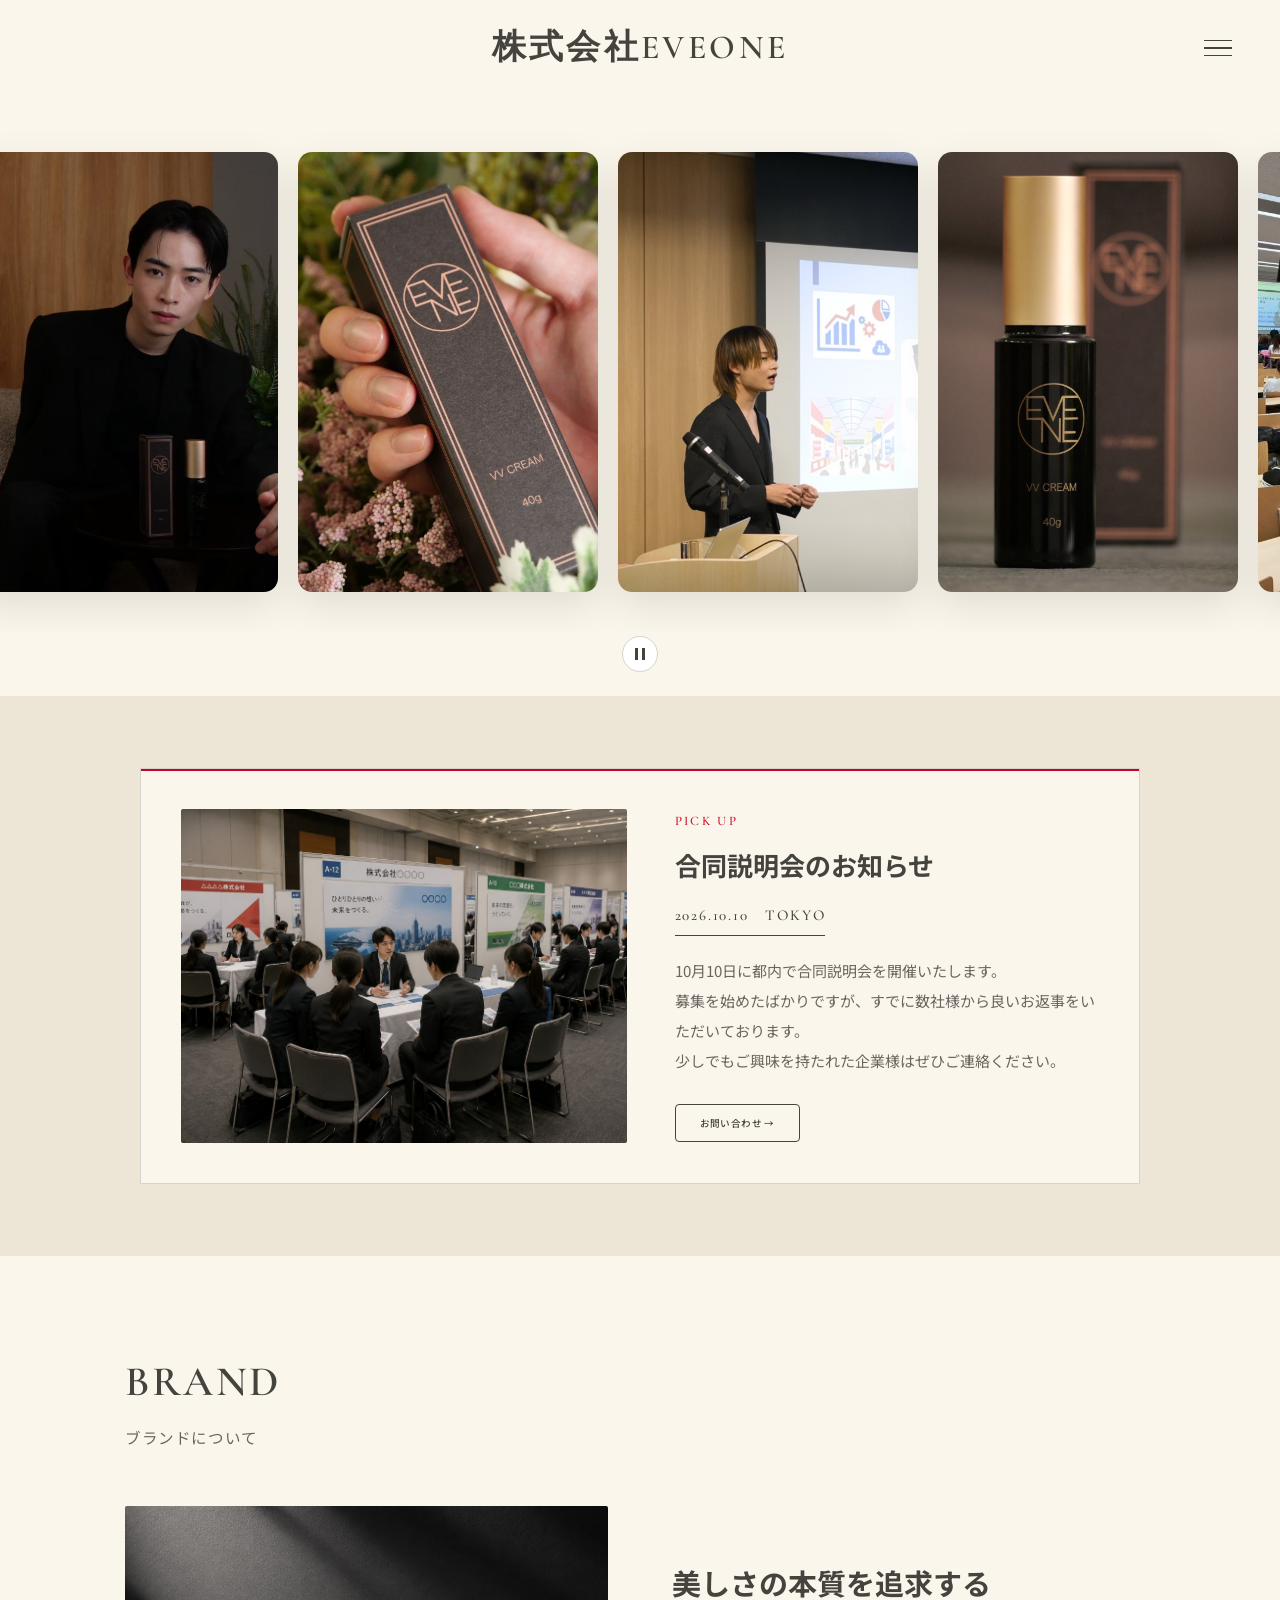
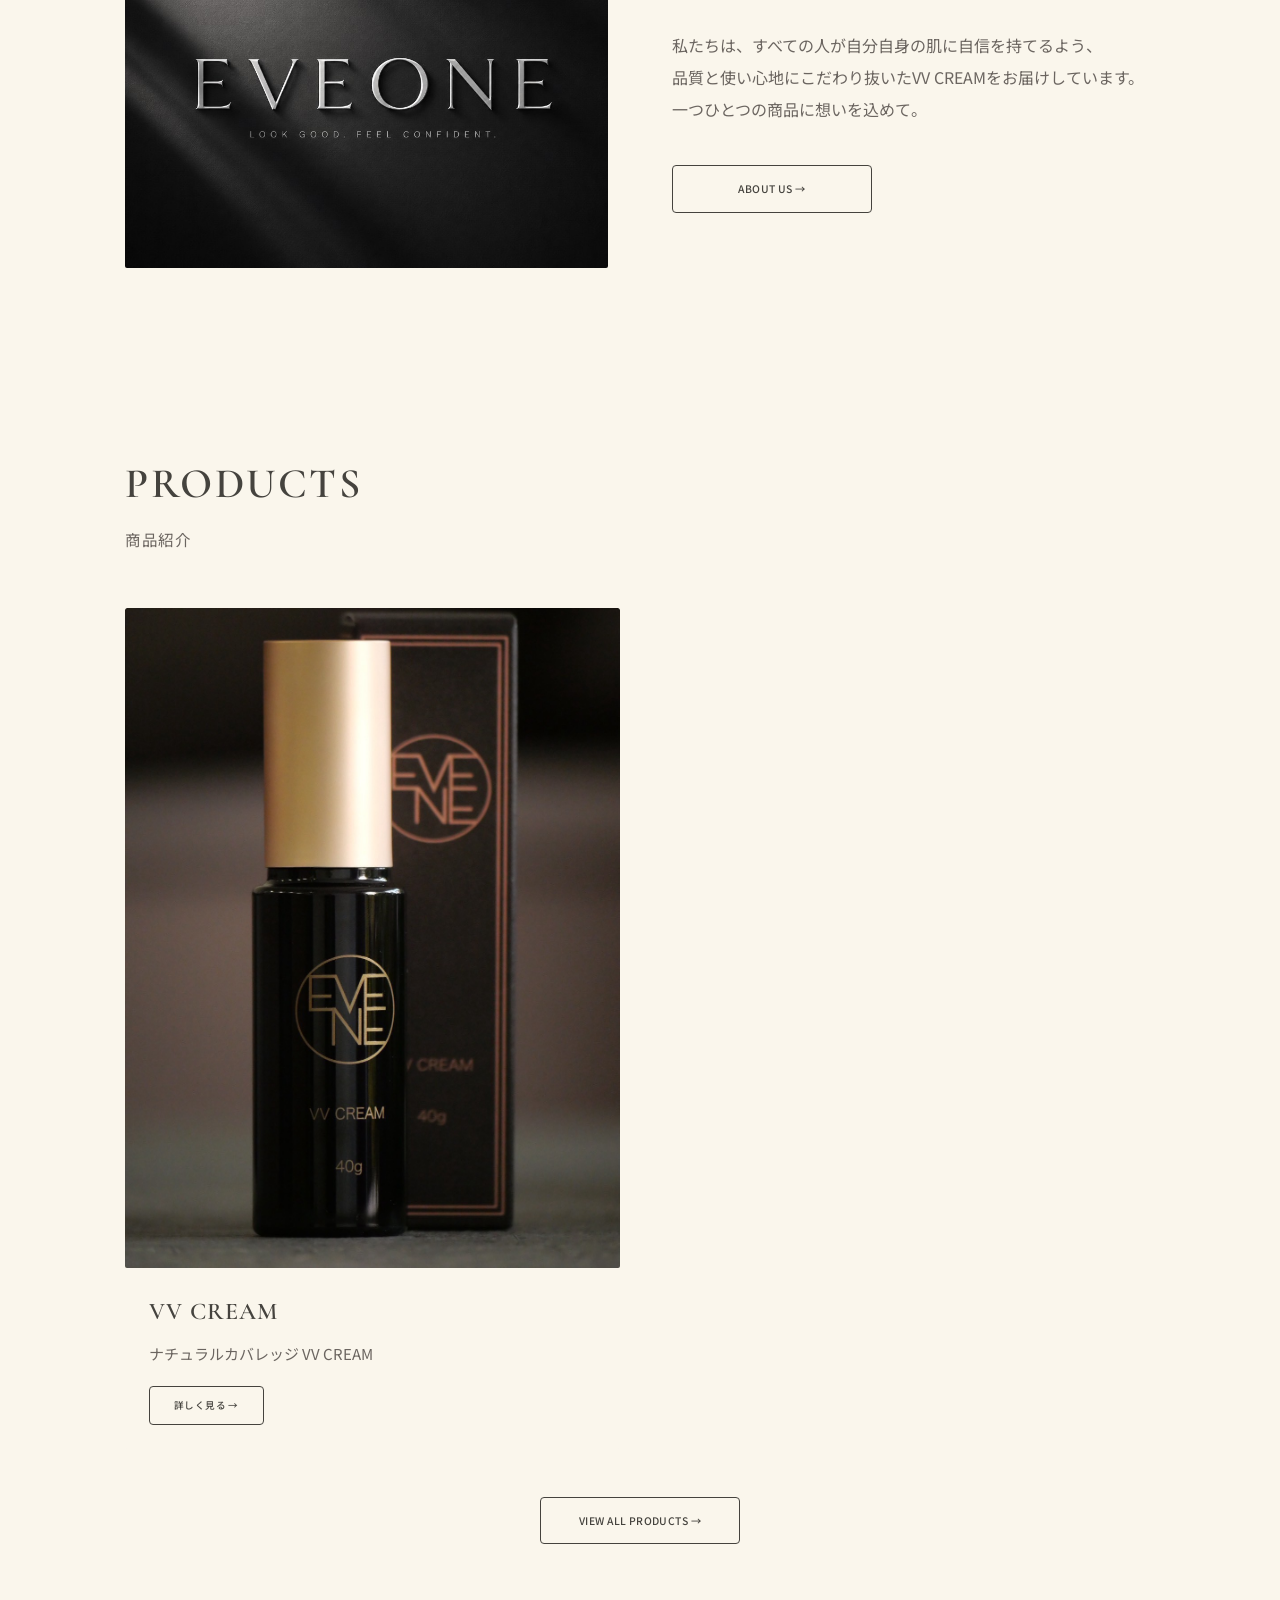
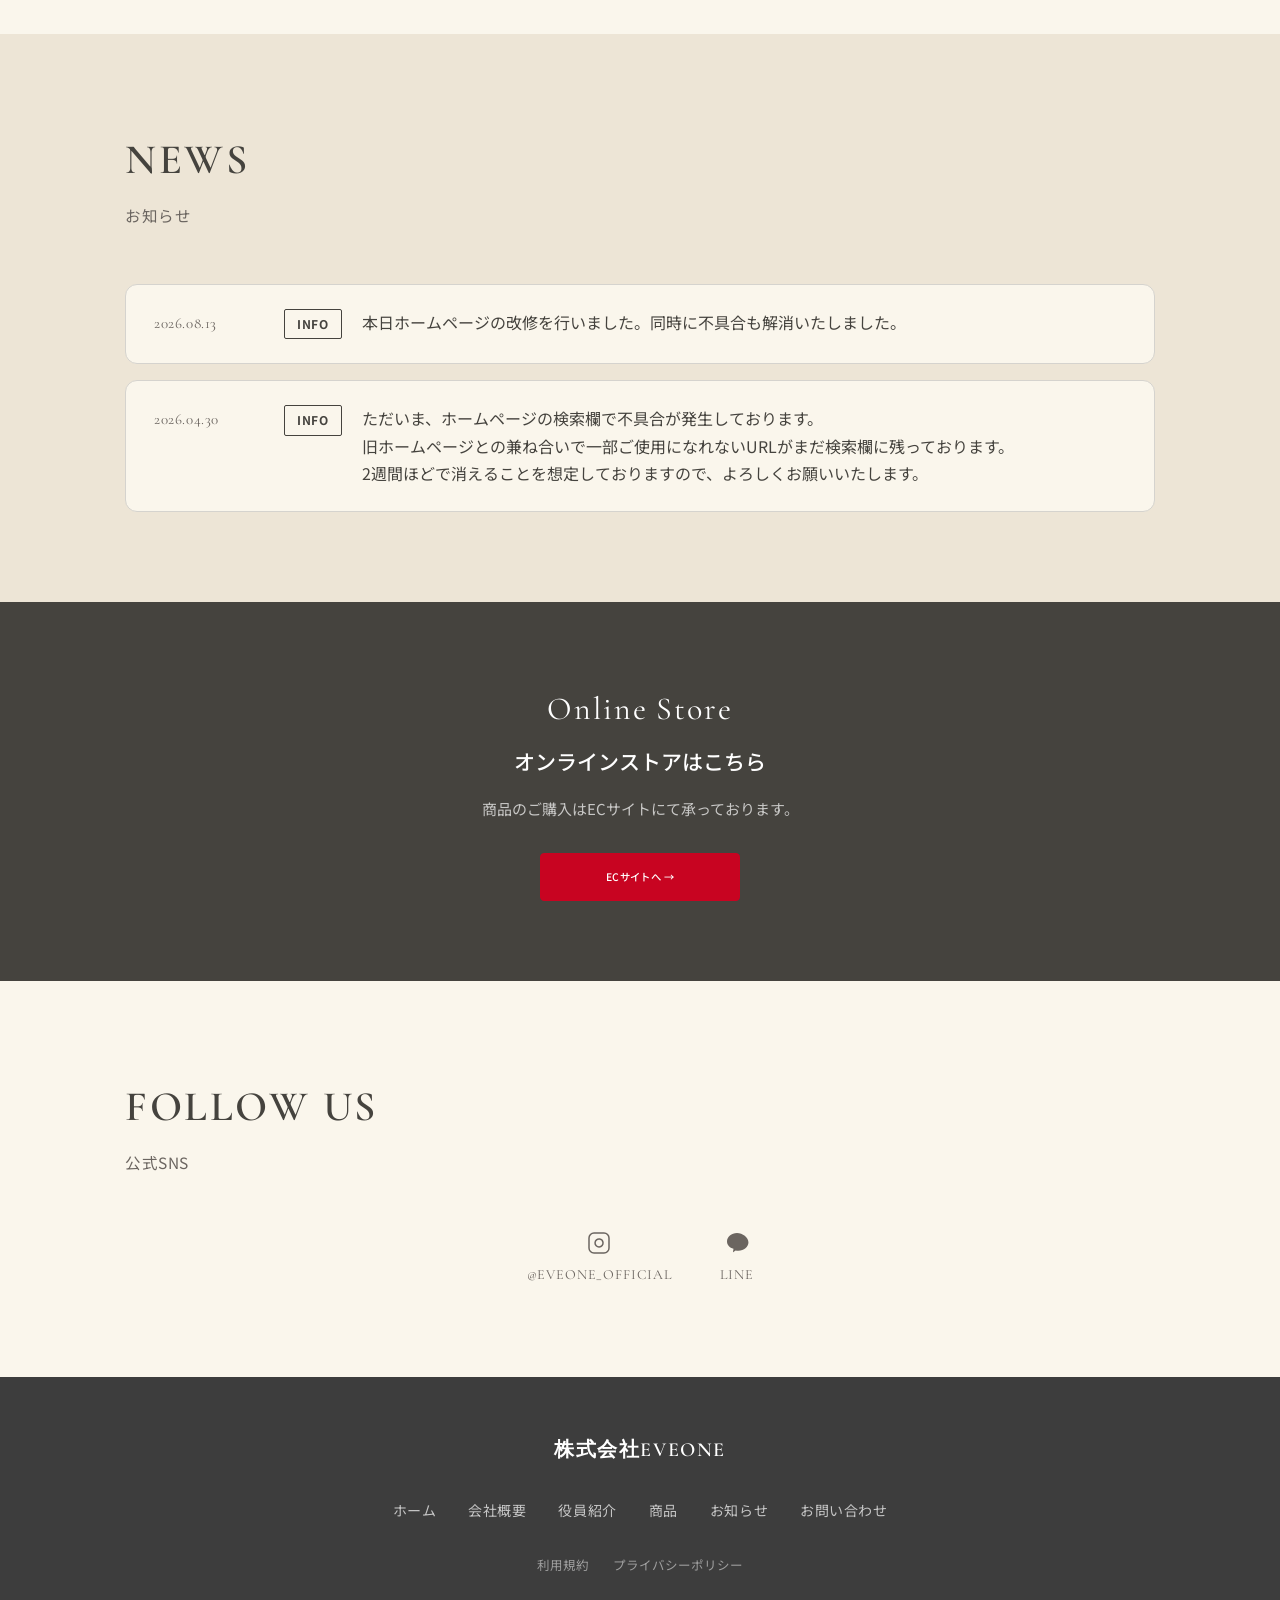
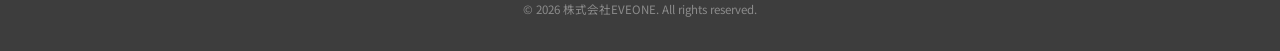
==== commit e240f682: "検索結果用の円形ファビコンを追加する Google検索やブラウザタブで円形ロゴが表示されるよう設定し、未公開だったトップ画像のスクロール操作もあわせて反映する。  Co-authored-by: Cu" ====
--- a/index.html
+++ b/index.html
@@ -30,6 +30,10 @@
   <meta name="twitter:card" content="summary" />
   <meta name="twitter:title" content="株式会社EVEONE | EVEONE VV CREAM" />
   <meta name="twitter:description" content="こだわり抜いたVV CREAMで、あなたの美しさを引き出す。株式会社EVEONE 公式サイト。" />
+  <link rel="icon" href="favicon.ico" sizes="48x48" />
+  <link rel="icon" type="image/png" sizes="48x48" href="assets/images/favicon-48.png" />
+  <link rel="icon" type="image/png" sizes="192x192" href="assets/images/favicon-192.png" />
+  <link rel="apple-touch-icon" sizes="180x180" href="assets/images/apple-touch-icon.png" />
   <script type="application/ld+json">
     {
       "@context": "https://schema.org",
@@ -39,6 +43,7 @@
           "name": "株式会社EVEONE",
           "alternateName": "EVEONE",
           "url": "https://eveone.base.shop/",
+          "logo": "https://client-c.pages.dev/assets/images/favicon-192.png",
           "sameAs": [
             "https://www.instagram.com/eveone_official/",
             "https://lin.ee/yaQwguZ"
--- a/assets/css/style.css
+++ b/assets/css/style.css
@@ -339,21 +339,24 @@
 
 .top-flow-marquee {
   width: 100%;
-  overflow: hidden;
+  overflow-x: auto;
+  overflow-y: hidden;
   padding: 32px 0 40px;
   cursor: grab;
-  touch-action: pan-y;
+  touch-action: pan-x pan-y;
+  -webkit-overflow-scrolling: touch;
+  overscroll-behavior-x: contain;
+  scrollbar-width: none;
 }
 
 .top-flow-marquee.is-dragging {
   cursor: grabbing;
+  scroll-snap-type: none;
 }
 
 .top-flow-track {
   display: flex;
   width: max-content;
-  will-change: transform;
-  backface-visibility: hidden;
 }
 
 .top-flow-set {
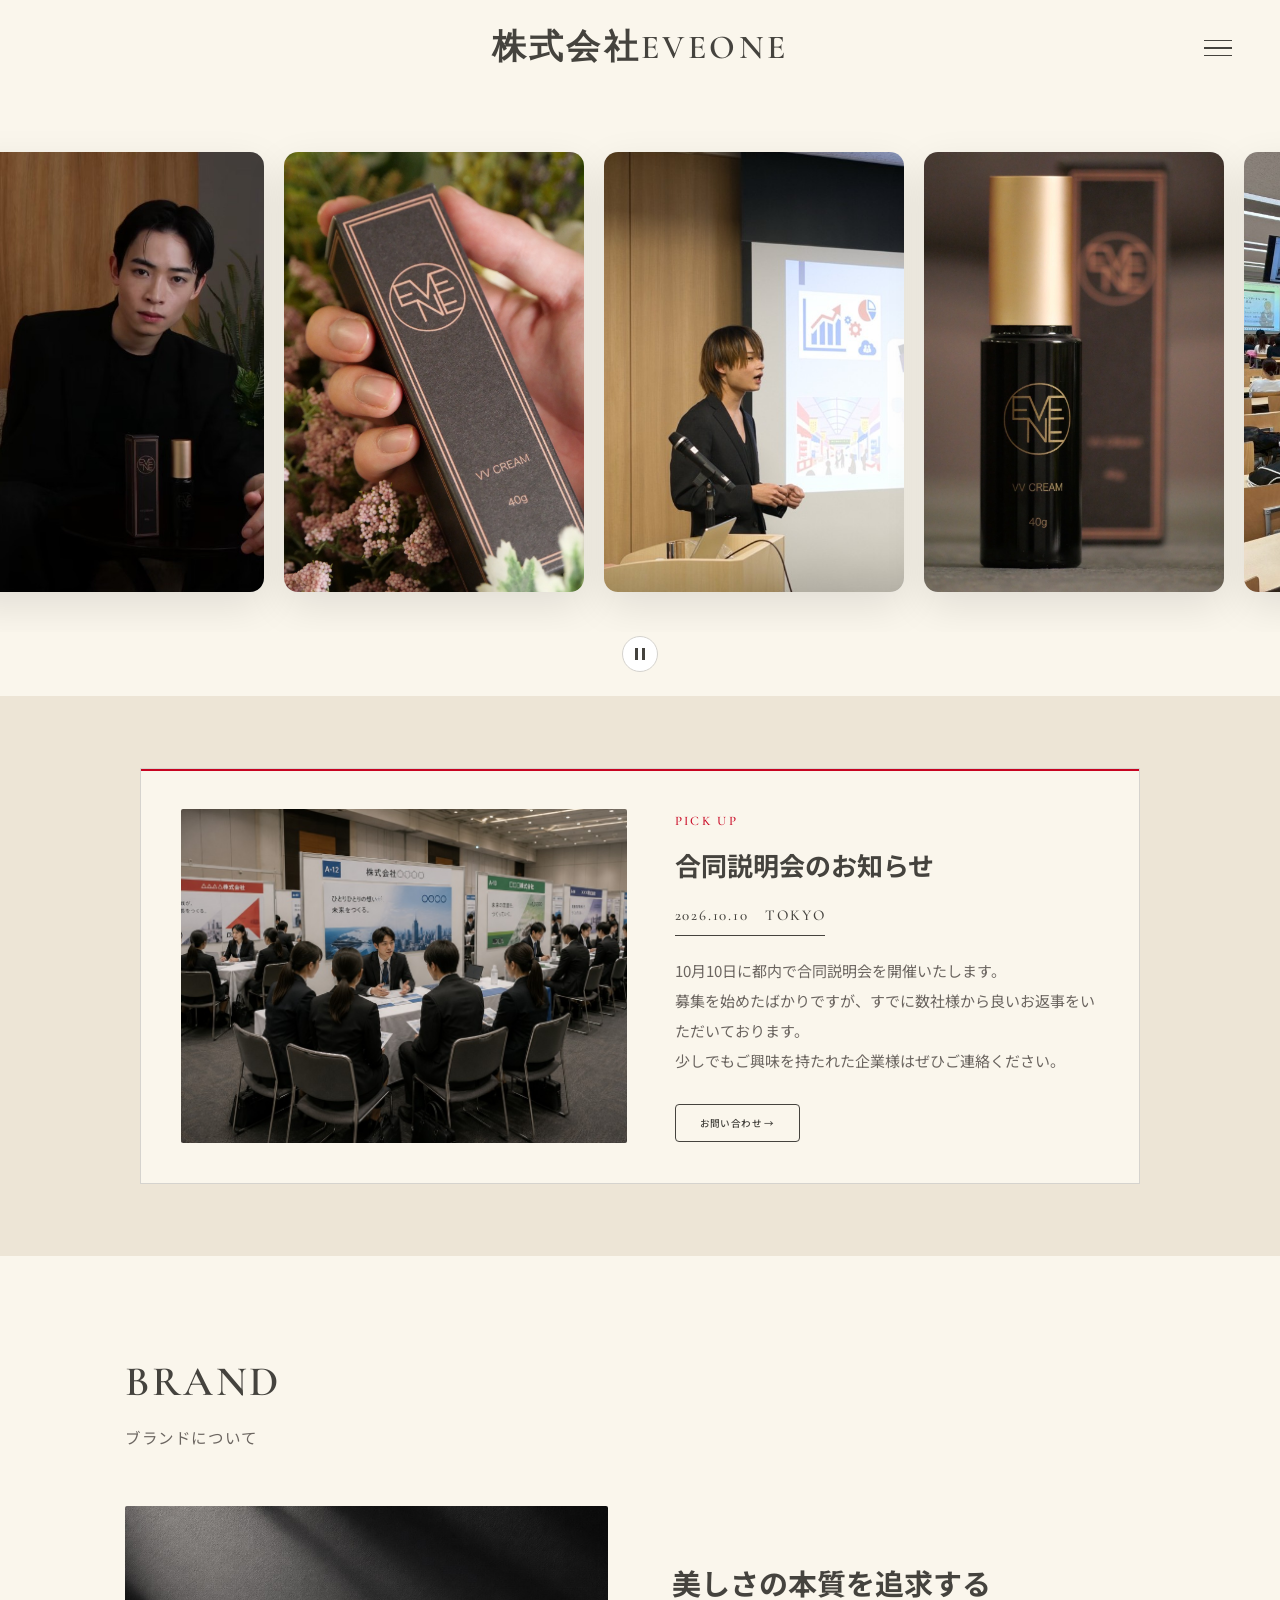
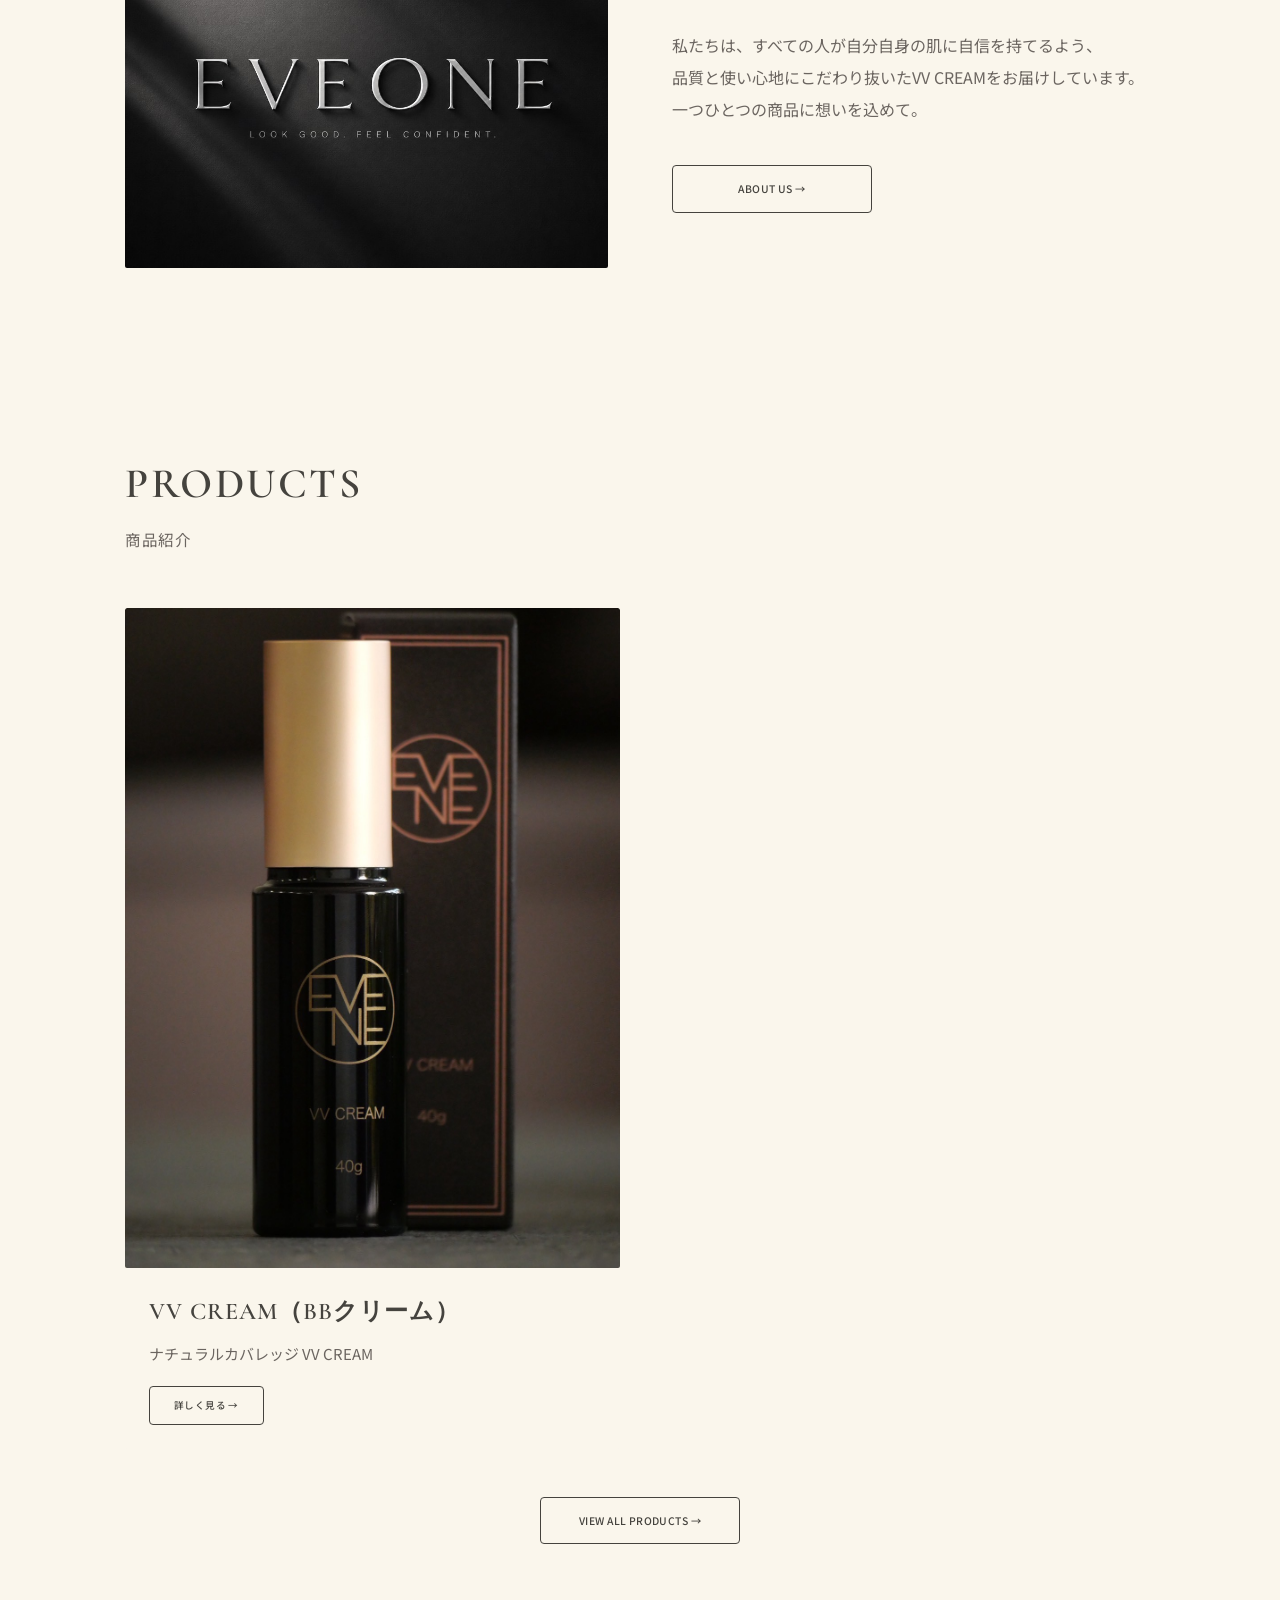
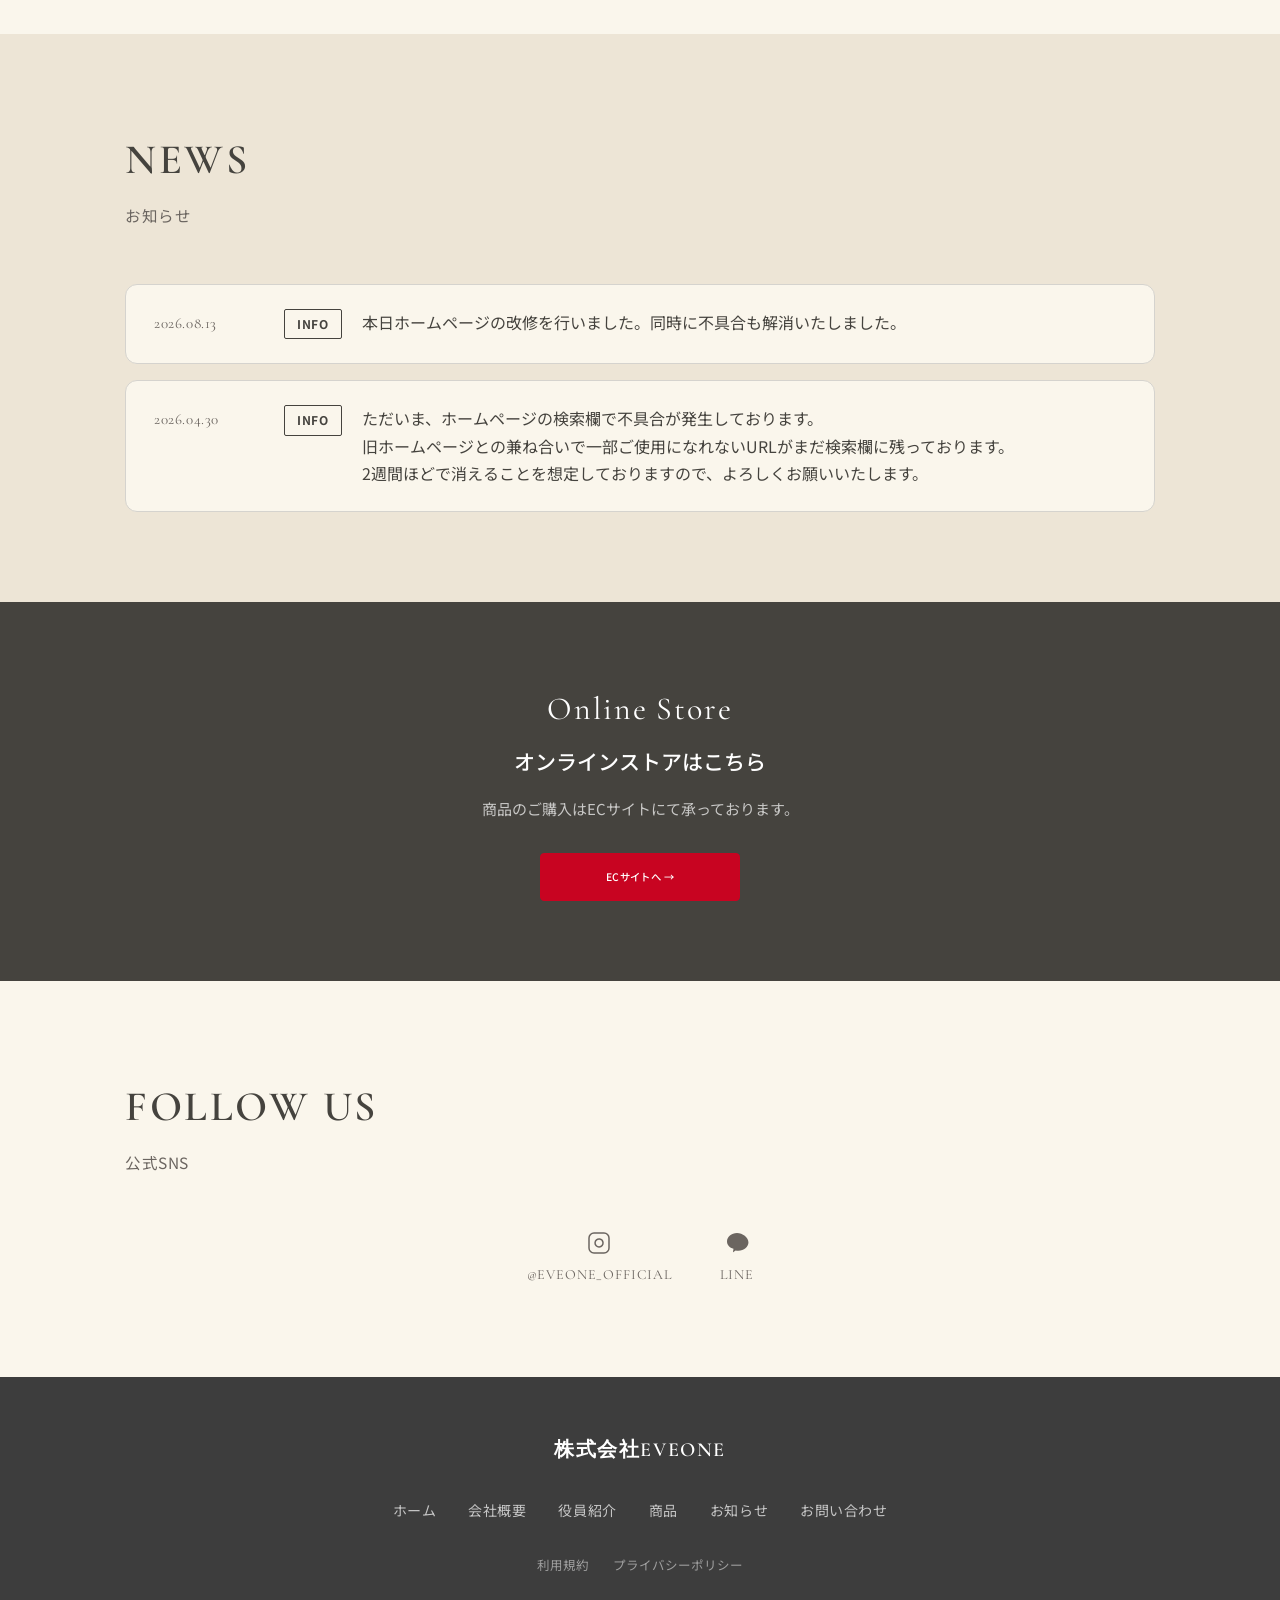
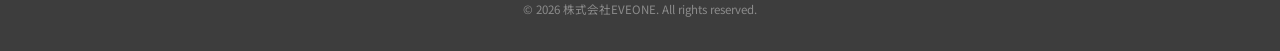
==== commit 795bd636: "営業事項変更" ====
--- a/index.html
+++ b/index.html
@@ -21,15 +21,15 @@
 <head>
   <meta charset="UTF-8" />
   <meta name="viewport" content="width=device-width, initial-scale=1.0" />
-  <title>株式会社EVEONE | EVEONE VV CREAM</title>
-  <meta name="description" content="こだわり抜いたVV CREAMで、あなたの美しさを引き出す。株式会社EVEONE 公式サイト。" />
+  <title>株式会社EVEONE｜VV CREAM（BBクリーム）</title>
+  <meta name="description" content="株式会社EVEONE公式サイト。VV CREAM（BBクリーム）の紹介、会社概要、お知らせ、お問い合わせをご案内します。" />
   <meta property="og:site_name" content="株式会社EVEONE" />
-  <meta property="og:title" content="株式会社EVEONE | EVEONE VV CREAM" />
-  <meta property="og:description" content="こだわり抜いたVV CREAMで、あなたの美しさを引き出す。株式会社EVEONE 公式サイト。" />
+  <meta property="og:title" content="株式会社EVEONE｜VV CREAM（BBクリーム）" />
+  <meta property="og:description" content="株式会社EVEONE公式サイト。VV CREAM（BBクリーム）の紹介、会社概要、お知らせ、お問い合わせをご案内します。" />
   <meta property="og:type" content="website" />
   <meta name="twitter:card" content="summary" />
-  <meta name="twitter:title" content="株式会社EVEONE | EVEONE VV CREAM" />
-  <meta name="twitter:description" content="こだわり抜いたVV CREAMで、あなたの美しさを引き出す。株式会社EVEONE 公式サイト。" />
+  <meta name="twitter:title" content="株式会社EVEONE｜VV CREAM（BBクリーム）" />
+  <meta name="twitter:description" content="株式会社EVEONE公式サイト。VV CREAM（BBクリーム）の紹介、会社概要、お知らせ、お問い合わせをご案内します。" />
   <link rel="icon" href="favicon.ico" sizes="48x48" />
   <link rel="icon" type="image/png" sizes="48x48" href="assets/images/favicon-48.png" />
   <link rel="icon" type="image/png" sizes="192x192" href="assets/images/favicon-192.png" />
@@ -48,7 +48,7 @@
             "https://www.instagram.com/eveone_official/",
             "https://lin.ee/yaQwguZ"
           ],
-          "description": "こだわり抜いたVV CREAMで、あなたの美しさを引き出す。株式会社EVEONE 公式サイト。"
+          "description": "株式会社EVEONE公式サイト。VV CREAM（BBクリーム）の紹介、会社概要、お知らせ、お問い合わせをご案内します。"
         },
         {
           "@type": "WebSite",
@@ -70,7 +70,7 @@
   <header id="header">
     <div class="header-wrap">
       <a href="index.html" class="header-logo" aria-label="株式会社EVEONE トップへ">
-        <span class="logo-text">株式会社EVEONE</span>
+        <h1 class="logo-text">株式会社EVEONE</h1>
       </a>
       <button class="menu-toggle" id="menuToggle" aria-label="メニューを開く" aria-expanded="false">
         <span class="menu-bar"></span>
@@ -168,8 +168,10 @@
   <section class="section section-brand">
     <div class="container">
       <div class="section-header">
-        <h2 class="section-title-en">BRAND</h2>
-        <p class="section-title-ja">ブランドについて</p>
+        <h2 class="section-heading">
+          <span class="section-title-en">BRAND</span>
+          <span class="section-title-ja">ブランドについて</span>
+        </h2>
       </div>
       <div class="brand-content reveal">
         <div class="brand-image">
@@ -192,8 +194,10 @@
   <section class="section section-products">
     <div class="container">
       <div class="section-header">
-        <h2 class="section-title-en">PRODUCTS</h2>
-        <p class="section-title-ja">商品紹介</p>
+        <h2 class="section-heading">
+          <span class="section-title-en">PRODUCTS</span>
+          <span class="section-title-ja">商品紹介</span>
+        </h2>
       </div>
       <div class="products-grid reveal">
         <div class="product-card">
@@ -201,7 +205,7 @@
             <img src="assets/images/LINE_ALBUM_20260314_260411_111.jpg" alt="EVENE VV CREAM 商品写真" loading="lazy" />
           </div>
           <div class="product-info">
-            <h3 class="product-name">VV CREAM</h3>
+            <h3 class="product-name">VV CREAM（BBクリーム）</h3>
             <p class="product-desc">ナチュラルカバレッジ VV CREAM</p>
             <a href="products.html" class="btn btn-outline btn-sm">詳しく見る →</a>
           </div>
@@ -217,8 +221,10 @@
   <section class="section section-news section-muted">
     <div class="container">
       <div class="section-header">
-        <h2 class="section-title-en">NEWS</h2>
-        <p class="section-title-ja">お知らせ</p>
+        <h2 class="section-heading">
+          <span class="section-title-en">NEWS</span>
+          <span class="section-title-ja">お知らせ</span>
+        </h2>
       </div>
       <ul class="news-list reveal">
         <li class="news-item">
@@ -251,8 +257,10 @@
   <section class="section section-sns">
     <div class="container">
       <div class="section-header">
-        <h2 class="section-title-en">FOLLOW US</h2>
-        <p class="section-title-ja">公式SNS</p>
+        <h2 class="section-heading">
+          <span class="section-title-en">FOLLOW US</span>
+          <span class="section-title-ja">公式SNS</span>
+        </h2>
       </div>
       <div class="sns-links reveal">
         <a href="https://www.instagram.com/eveone_official/" class="sns-link" target="_blank" rel="noopener noreferrer" aria-label="Instagram">
--- a/assets/css/style.css
+++ b/assets/css/style.css
@@ -94,7 +94,17 @@
   margin-bottom: 56px;
 }
 
+.section-heading {
+  font-size: unset;
+  font-weight: inherit;
+  font-family: inherit;
+  line-height: inherit;
+  color: inherit;
+  letter-spacing: inherit;
+}
+
 .section-title-en {
+  display: block;
   font-family: var(--font-en);
   font-size: 4.2rem;
   font-weight: 600;
@@ -104,6 +114,7 @@
 }
 
 .section-title-ja {
+  display: block;
   font-size: 1.55rem;
   font-weight: 400;
   color: var(--color-text-light);
@@ -845,6 +856,11 @@
 
 .news-title {
   font-size: 1.6rem;
+  font-weight: 400;
+  font-family: inherit;
+  line-height: inherit;
+  flex: 1;
+  min-width: 0;
   transition: color 0.3s;
 }
 
